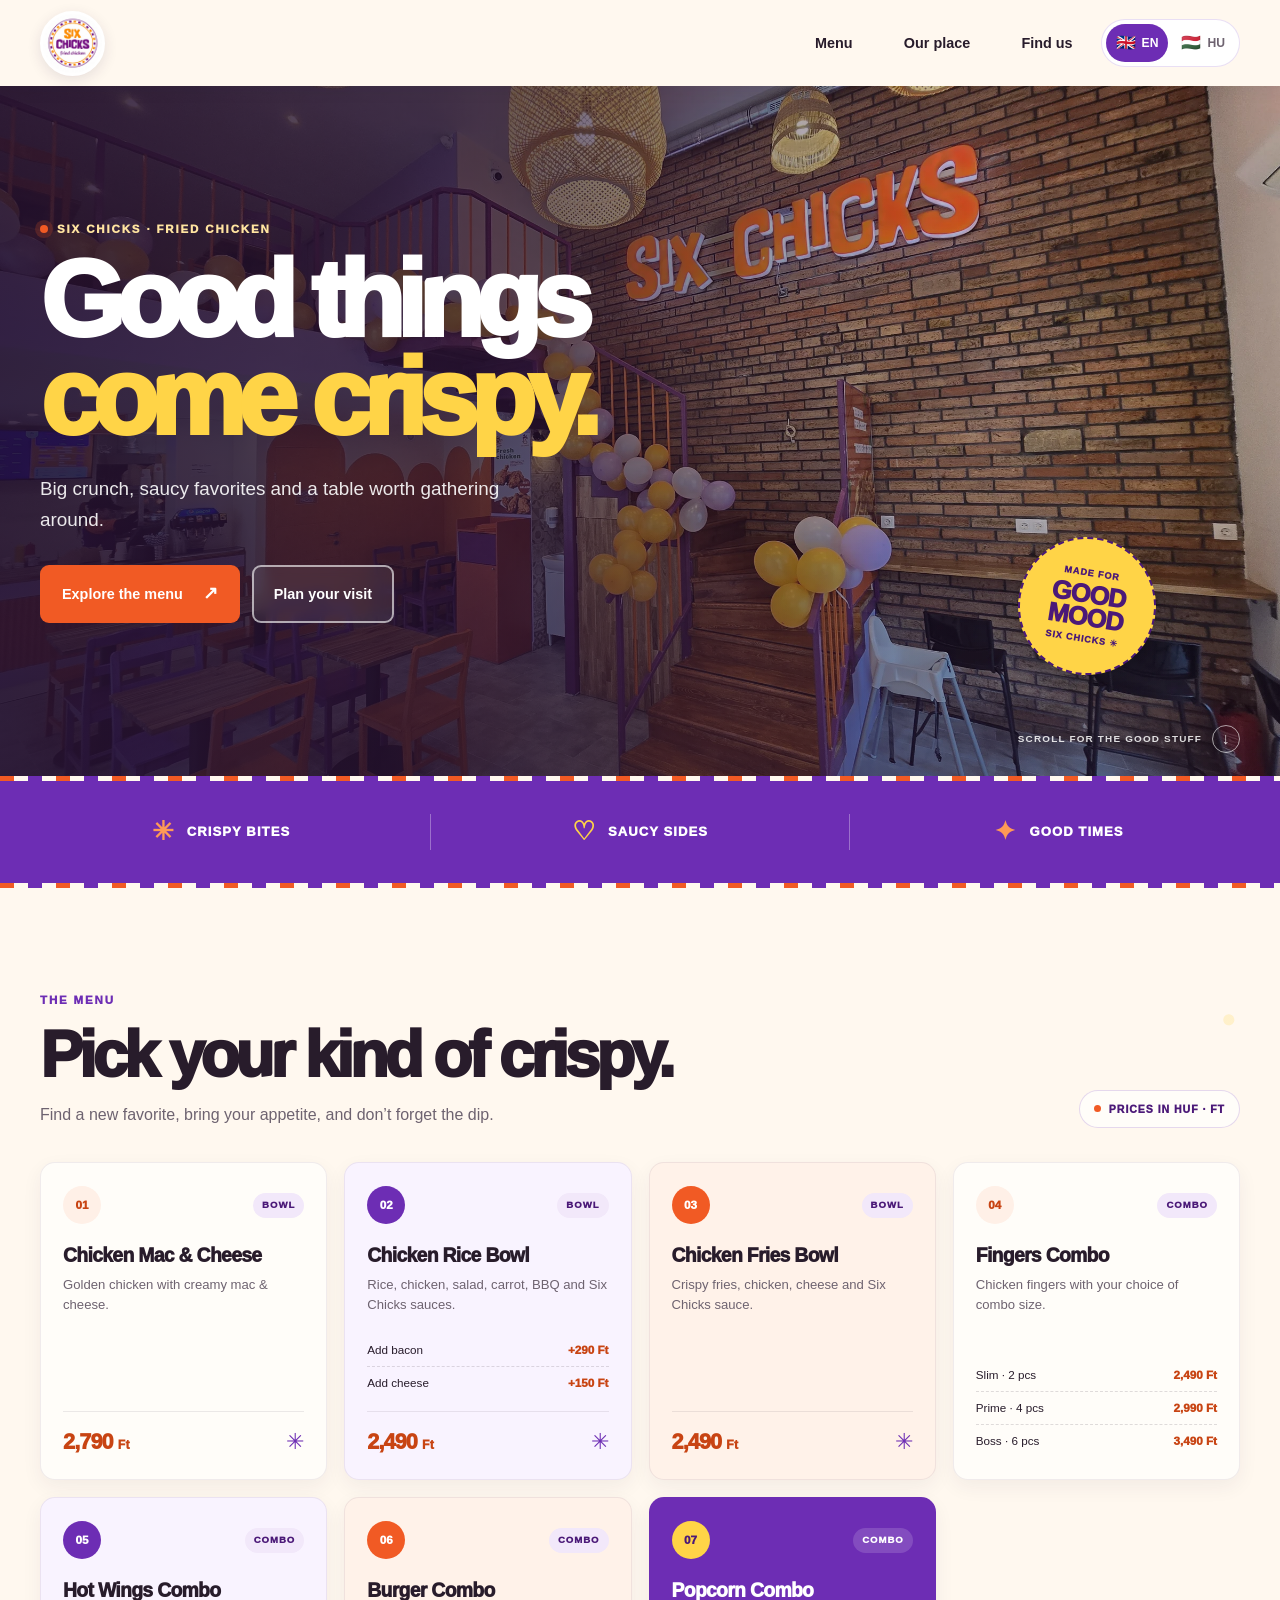
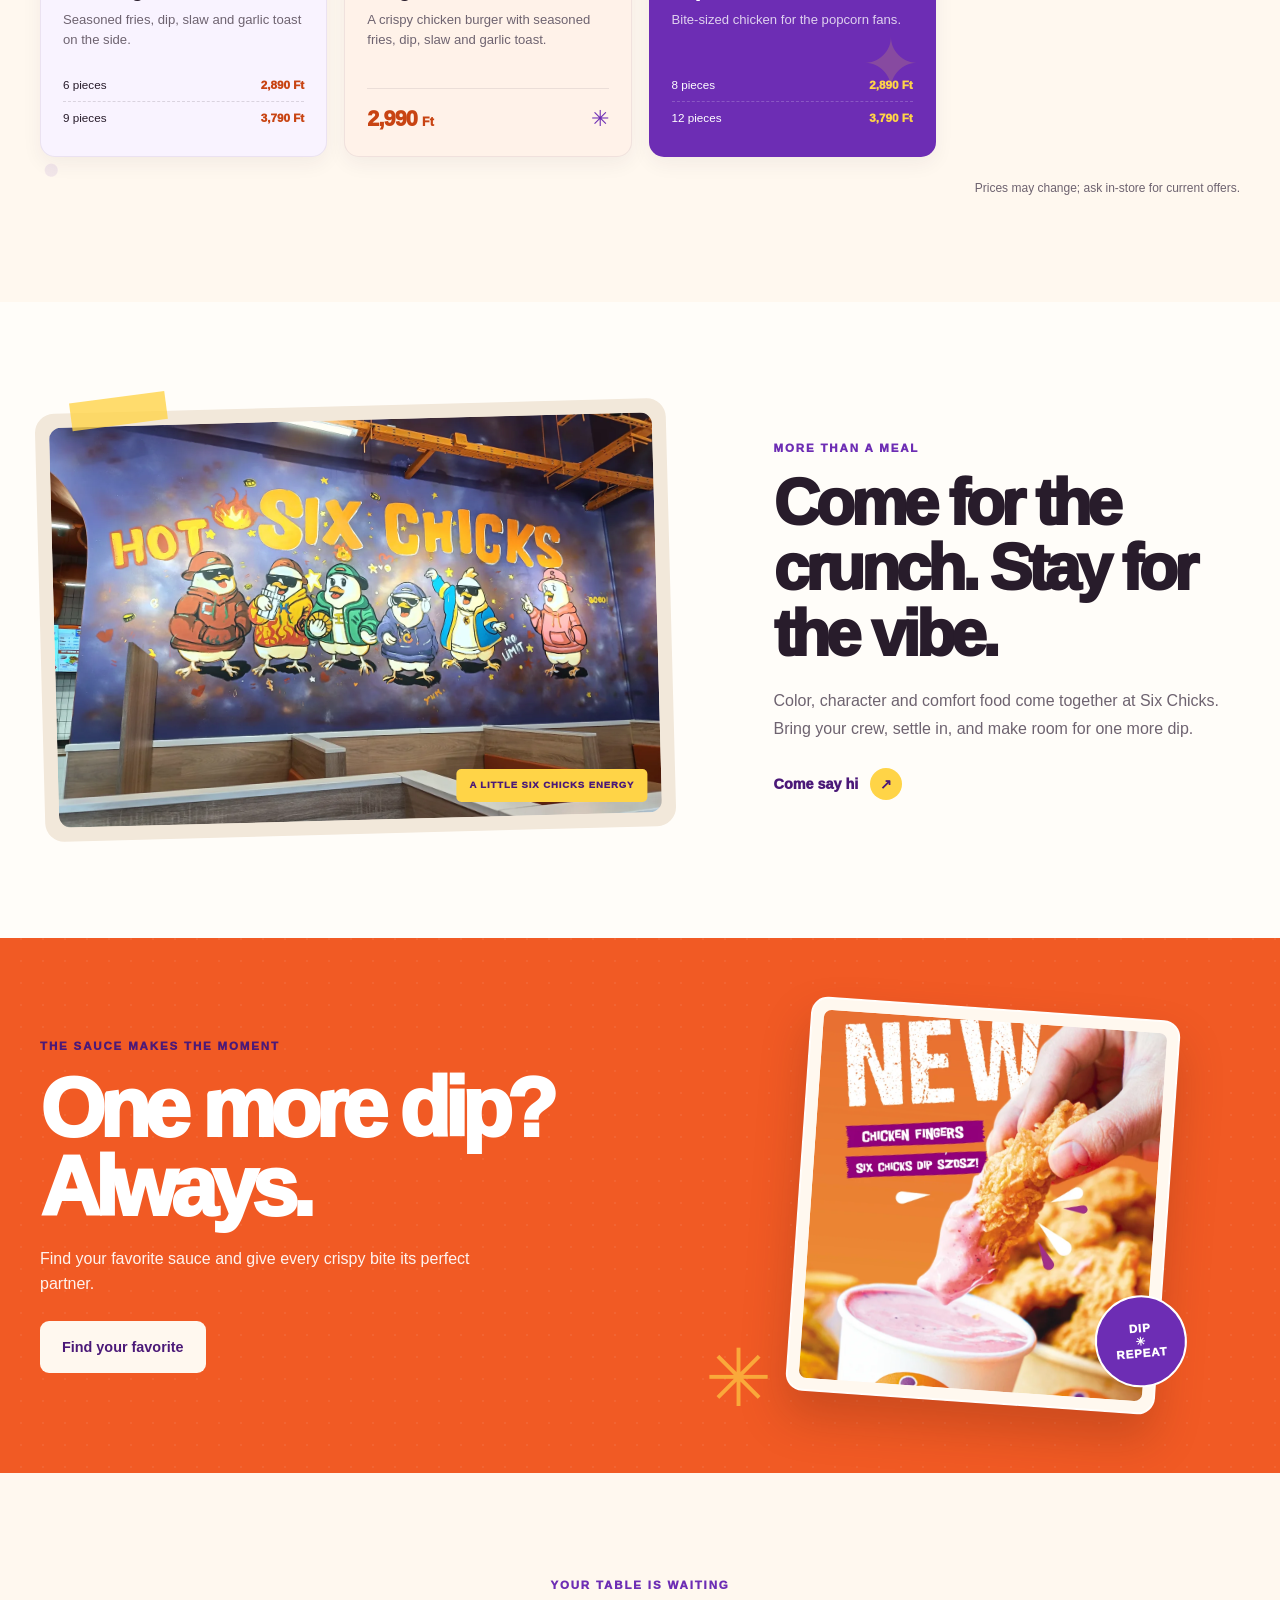
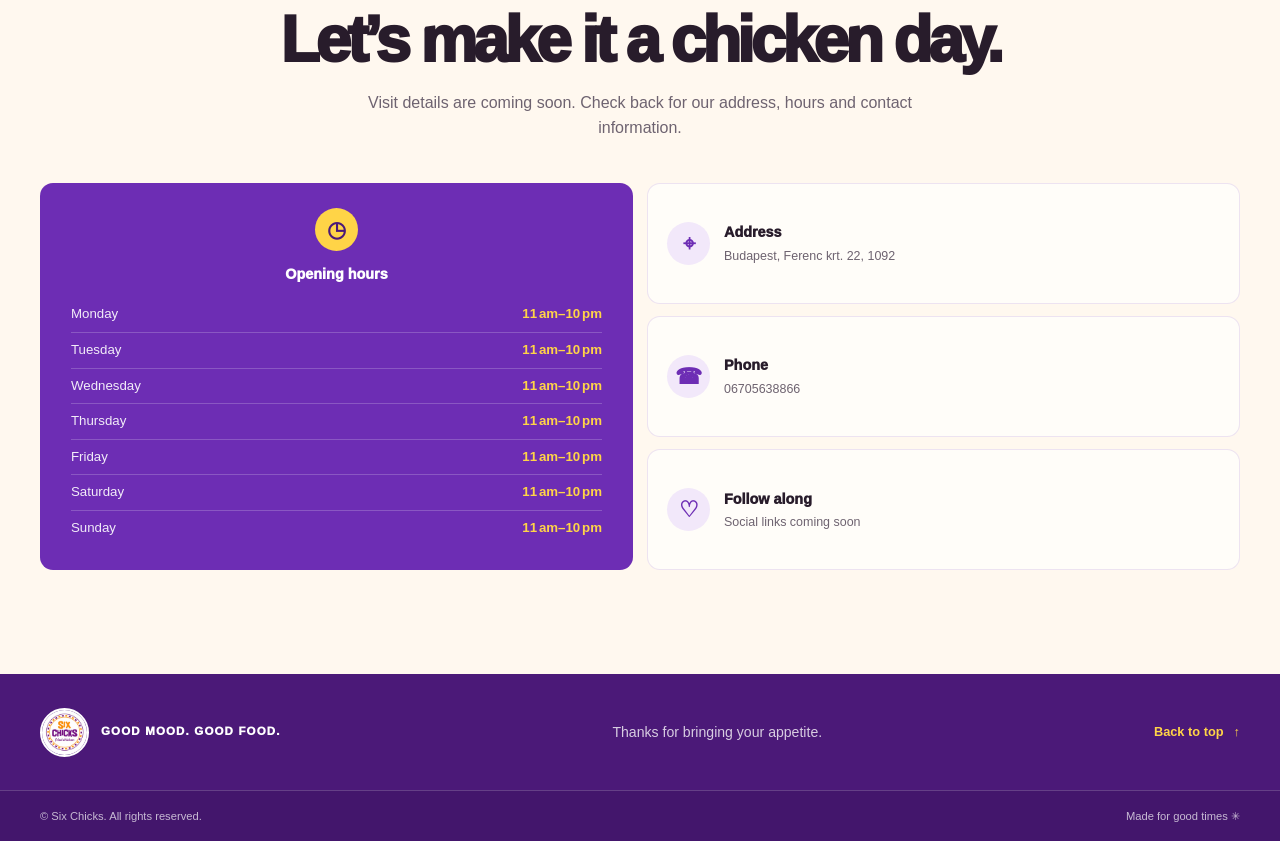
==== index.html @ 90fae73b "Add Six chicks' static website" ====
<!doctype html>
<html lang="en">
  <head>
    <meta charset="utf-8">
    <meta name="viewport" content="width=device-width, initial-scale=1">
    <meta
      name="description"
      content="Crispy chicken, saucy favorites and good times at Six Chicks. Explore our menu and plan your visit."
      data-i18n-content="metaDescription"
    >
    <meta name="theme-color" content="#fff8ef">
    <link rel="icon" href="favicon.ico" type="image/x-icon">
    <title data-i18n="pageTitle">Six Chicks — Fried chicken &amp; good times</title>
    <link rel="stylesheet" href="styles.css">
    <script src="script.js" defer></script>
  </head>
  <body>
    <a class="skip-link" href="#main" data-i18n="skipLink">Skip to content</a>

    <header class="site-header">
      <div class="header-inner page-width">
        <a class="brand" href="#home" aria-label="Six Chicks — home" data-i18n-aria="brandHome">
          <img src="logo_1.jpg" alt="Six Chicks fried chicken circular logo" data-i18n-alt="logoAlt">
        </a>

        <button
          class="nav-toggle"
          type="button"
          aria-controls="primary-nav"
          aria-expanded="false"
          aria-label="Open navigation"
          data-i18n-aria="openNavigation"
        >
          <span></span>
          <span></span>
          <span></span>
        </button>

        <nav class="primary-nav" id="primary-nav" aria-label="Main navigation" data-i18n-aria="mainNavigation">
          <a href="#menu" data-i18n="navMenu">Menu</a>
          <a href="#story" data-i18n="navStory">Our place</a>
          <a href="#visit" data-i18n="navVisit">Find us</a>
        </nav>

        <div class="language-switch" role="group" aria-label="Choose language" data-i18n-aria="languageGroup">
          <button class="language-button is-active" type="button" data-language="en" aria-pressed="true" aria-label="Switch language to English" data-i18n-aria="englishLabel">
            <span aria-hidden="true">🇬🇧</span>
            <span>EN</span>
          </button>
          <button class="language-button" type="button" data-language="hu" aria-pressed="false" aria-label="Váltás magyar nyelvre" data-i18n-aria="hungarianLabel">
            <span aria-hidden="true">🇭🇺</span>
            <span>HU</span>
          </button>
        </div>
      </div>
    </header>

    <main id="main">
      <section class="hero" id="home" aria-labelledby="hero-title">
        <img class="hero-photo" src="six-chicks-hero.webp" alt="" aria-hidden="true" fetchpriority="high">
        <div class="hero-shade" aria-hidden="true"></div>
        <div class="hero-content page-width">
          <p class="eyebrow hero-eyebrow">
            <span class="eyebrow-dot" aria-hidden="true"></span>
            <span data-i18n="heroEyebrow">SIX CHICKS · FRIED CHICKEN</span>
          </p>
          <h1 id="hero-title">
            <span data-i18n="heroTitleOne">Good things</span>
            <span class="hero-title-accent" data-i18n="heroTitleTwo">come crispy.</span>
          </h1>
          <p class="hero-description" data-i18n="heroDescription">
            Big crunch, saucy favorites and a table worth gathering around.
          </p>
          <div class="hero-actions">
            <a class="button button-orange" href="#menu">
              <span data-i18n="heroMenuButton">Explore the menu</span>
              <span class="button-arrow" aria-hidden="true">↗</span>
            </a>
            <a class="button button-glass" href="#visit" data-i18n="heroVisitButton">Plan your visit</a>
          </div>
          <div class="hero-stamp" aria-hidden="true">
            <span class="stamp-top" data-i18n="stampTop">MADE FOR</span>
            <span class="stamp-main" data-i18n="stampMain">GOOD<br>MOOD</span>
            <span class="stamp-bottom">SIX CHICKS ✳</span>
          </div>
        </div>
        <a class="hero-scroll" href="#highlights" aria-label="Scroll to highlights" data-i18n-aria="scrollHighlights">
          <span data-i18n="scrollText">SCROLL FOR THE GOOD STUFF</span>
          <span aria-hidden="true">↓</span>
        </a>
      </section>

      <section class="highlights" id="highlights" aria-label="Six Chicks highlights" data-i18n-aria="highlightsLabel">
        <div class="highlights-inner page-width">
          <div class="highlight-item">
            <span class="highlight-mark highlight-mark-orange" aria-hidden="true">✳</span>
            <span data-i18n="highlightOne">CRISPY BITES</span>
          </div>
          <span class="highlight-divider" aria-hidden="true"></span>
          <div class="highlight-item">
            <span class="highlight-mark" aria-hidden="true">♡</span>
            <span data-i18n="highlightTwo">SAUCY SIDES</span>
          </div>
          <span class="highlight-divider" aria-hidden="true"></span>
          <div class="highlight-item">
            <span class="highlight-mark highlight-mark-orange" aria-hidden="true">✦</span>
            <span data-i18n="highlightThree">GOOD TIMES</span>
          </div>
        </div>
      </section>

      <section class="menu-section section-pad" id="menu" aria-labelledby="menu-title">
        <div class="page-width">
          <div class="section-heading">
            <div>
              <p class="eyebrow eyebrow-purple" data-i18n="menuEyebrow">THE MENU</p>
              <h2 id="menu-title" data-i18n="menuTitle">Pick your kind of crispy.</h2>
              <p class="section-intro" data-i18n="menuIntro">Find a new favorite, bring your appetite, and don’t forget the dip.</p>
            </div>
            <span class="menu-price-note" data-i18n="priceNote">PRICES IN HUF · FT</span>
          </div>

          <div class="menu-grid">
            <article class="menu-card">
              <div class="menu-card-top">
                <span class="menu-card-number">01</span>
                <span class="menu-card-tag" data-i18n="bowlTag">BOWL</span>
              </div>
              <h3 data-i18n="macTitle">Chicken Mac &amp; Cheese</h3>
              <p class="menu-card-description" data-i18n="macDescription">Golden chicken with creamy mac &amp; cheese.</p>
              <div class="menu-card-bottom">
                <span class="menu-price">2,790 <small>Ft</small></span>
                <span class="menu-card-spark" aria-hidden="true">✳</span>
              </div>
            </article>

            <article class="menu-card menu-card-purple">
              <div class="menu-card-top">
                <span class="menu-card-number">02</span>
                <span class="menu-card-tag" data-i18n="bowlTag">BOWL</span>
              </div>
              <h3 data-i18n="riceTitle">Chicken Rice Bowl</h3>
              <p class="menu-card-description" data-i18n="riceDescription">Rice, chicken, salad, carrot and Six Chicks sauces.</p>
              <ul class="menu-extras" aria-label="Optional extras" data-i18n-aria="extrasLabel">
                <li><span data-i18n="baconExtra">Add bacon</span><strong>+290 Ft</strong></li>
                <li><span data-i18n="cheeseExtra">Add cheese</span><strong>+150 Ft</strong></li>
              </ul>
              <div class="menu-card-bottom">
                <span class="menu-price">2,490 <small>Ft</small></span>
                <span class="menu-card-spark" aria-hidden="true">✳</span>
              </div>
            </article>

            <article class="menu-card menu-card-orange">
              <div class="menu-card-top">
                <span class="menu-card-number">03</span>
                <span class="menu-card-tag" data-i18n="bowlTag">BOWL</span>
              </div>
              <h3 data-i18n="friesTitle">Chicken Fries Bowl</h3>
              <p class="menu-card-description" data-i18n="friesDescription">Crispy fries, chicken, cheese and Six Chicks sauce.</p>
              <div class="menu-card-bottom">
                <span class="menu-price">2,490 <small>Ft</small></span>
                <span class="menu-card-spark" aria-hidden="true">✳</span>
              </div>
            </article>

            <article class="menu-card">
              <div class="menu-card-top">
                <span class="menu-card-number">04</span>
                <span class="menu-card-tag" data-i18n="comboTag">COMBO</span>
              </div>
              <h3 data-i18n="fingersTitle">Fingers Combo</h3>
              <p class="menu-card-description" data-i18n="fingersDescription">Chicken fingers with your choice of combo size.</p>
              <ul class="menu-price-list">
                <li><span data-i18n="slimCombo">Slim · 2 pcs</span><strong>2,490 Ft</strong></li>
                <li><span data-i18n="primeCombo">Prime · 4 pcs</span><strong>2,990 Ft</strong></li>
                <li><span data-i18n="bossCombo">Boss · 6 pcs</span><strong>3,490 Ft</strong></li>
              </ul>
            </article>

            <article class="menu-card menu-card-purple">
              <div class="menu-card-top">
                <span class="menu-card-number">05</span>
                <span class="menu-card-tag" data-i18n="comboTag">COMBO</span>
              </div>
              <h3 data-i18n="wingsTitle">Hot Wings Combo</h3>
              <p class="menu-card-description" data-i18n="wingsDescription">Seasoned fries, dip, slaw and garlic toast on the side.</p>
              <ul class="menu-price-list">
                <li><span data-i18n="wingsSix">6 pieces</span><strong>2,890 Ft</strong></li>
                <li><span data-i18n="wingsNine">9 pieces</span><strong>3,790 Ft</strong></li>
              </ul>
            </article>

            <article class="menu-card menu-card-orange">
              <div class="menu-card-top">
                <span class="menu-card-number">06</span>
                <span class="menu-card-tag" data-i18n="comboTag">COMBO</span>
              </div>
              <h3 data-i18n="burgerTitle">Burger Combo</h3>
              <p class="menu-card-description" data-i18n="burgerDescription">A crispy chicken burger with seasoned fries, dip, slaw and garlic toast.</p>
              <div class="menu-card-bottom">
                <span class="menu-price">2,990 <small>Ft</small></span>
                <span class="menu-card-spark" aria-hidden="true">✳</span>
              </div>
            </article>

            <article class="menu-card menu-card-featured">
              <div class="menu-card-top">
                <span class="menu-card-number">07</span>
                <span class="menu-card-tag" data-i18n="comboTag">COMBO</span>
              </div>
              <h3 data-i18n="popcornTitle">Popcorn Combo</h3>
              <p class="menu-card-description" data-i18n="popcornDescription">Bite-sized chicken for the popcorn fans.</p>
              <ul class="menu-price-list">
                <li><span data-i18n="popcornEight">8 pieces</span><strong>2,890 Ft</strong></li>
                <li><span data-i18n="popcornTwelve">12 pieces</span><strong>3,790 Ft</strong></li>
              </ul>
              <span class="featured-star" aria-hidden="true">✦</span>
            </article>
          </div>
          <p class="menu-footnote" data-i18n="menuFootnote">Menu and prices are based on the supplied menu image and may change.</p>
        </div>
      </section>

      <section class="story-section section-pad" id="story" aria-labelledby="story-title">
        <div class="story-layout page-width">
          <div class="story-image-wrap">
            <img class="story-image" src="six-chicks-wallpaper.webp" alt="The Six Chicks character mural inside the restaurant" data-i18n-alt="storyImageAlt" loading="lazy">
            <span class="story-image-label" data-i18n="storyImageLabel">A LITTLE SIX CHICKS ENERGY</span>
          </div>
          <div class="story-copy">
            <p class="eyebrow eyebrow-purple" data-i18n="storyEyebrow">MORE THAN A MEAL</p>
            <h2 id="story-title" data-i18n="storyTitle">Come for the crunch. Stay for the vibe.</h2>
            <p data-i18n="storyDescription">Color, character and comfort food come together at Six Chicks. Bring your crew, settle in, and make room for one more dip.</p>
            <a class="text-link" href="#visit">
              <span data-i18n="storyLink">Come say hi</span>
              <span aria-hidden="true">↗</span>
            </a>
          </div>
        </div>
      </section>

      <section class="dip-section" aria-labelledby="dip-title">
        <div class="dip-inner page-width">
          <div class="dip-copy">
            <p class="eyebrow dip-eyebrow" data-i18n="dipEyebrow">THE SAUCE MAKES THE MOMENT</p>
            <h2 id="dip-title" data-i18n="dipTitle">One more dip?<br>Always.</h2>
            <p data-i18n="dipDescription">Find your favorite sauce and give every crispy bite its perfect partner.</p>
            <a class="button button-light" href="#menu" data-i18n="dipButton">Find your favorite</a>
          </div>
          <div class="dip-image-frame">
            <img src="six-chicks-dip.webp" alt="A crispy chicken finger dipped into sauce" data-i18n-alt="dipImageAlt" loading="lazy">
            <span class="dip-image-badge" aria-hidden="true">DIP<br>✳<br>REPEAT</span>
          </div>
          <span class="dip-decoration" aria-hidden="true">✳</span>
        </div>
      </section>

      <section class="visit-section section-pad" id="visit" aria-labelledby="visit-title">
        <div class="page-width">
          <div class="visit-heading">
            <p class="eyebrow eyebrow-purple" data-i18n="visitEyebrow">YOUR TABLE IS WAITING</p>
            <h2 id="visit-title" data-i18n="visitTitle">Let’s make it a chicken day.</h2>
            <p data-i18n="visitDescription">We’re getting the details ready. Check back soon or update these placeholders with your restaurant info.</p>
          </div>
          <div class="visit-grid">
            <article class="visit-card visit-card-highlight hours-card">
              <span class="visit-icon" aria-hidden="true">◷</span>
              <h3 data-i18n="hoursTitle">Opening hours</h3>
              <ul class="hours-list" aria-label="Opening hours" data-i18n-aria="hoursTitle">
                <li><span data-i18n="dayMonday">Monday</span><span data-i18n="dailyHours">11 am–10 pm</span></li>
                <li><span data-i18n="dayTuesday">Tuesday</span><span data-i18n="dailyHours">11 am–10 pm</span></li>
                <li><span data-i18n="dayWednesday">Wednesday</span><span data-i18n="dailyHours">11 am–10 pm</span></li>
                <li><span data-i18n="dayThursday">Thursday</span><span data-i18n="dailyHours">11 am–10 pm</span></li>
                <li><span data-i18n="dayFriday">Friday</span><span data-i18n="dailyHours">11 am–10 pm</span></li>
                <li><span data-i18n="daySaturday">Saturday</span><span data-i18n="dailyHours">11 am–10 pm</span></li>
                <li><span data-i18n="daySunday">Sunday</span><span data-i18n="dailyHours">11 am–10 pm</span></li>
              </ul>
            </article>
            <div class="visit-details">
              <article class="visit-card">
                <span class="visit-icon" aria-hidden="true">⌖</span>
                <h3 data-i18n="addressTitle">Address</h3>
                <p data-i18n="addressPlaceholder">Budapest, Ferenc krt. 22, 1092</p>
              </article>
              <article class="visit-card">
                <span class="visit-icon" aria-hidden="true">☎</span>
                <h3 data-i18n="phoneTitle">Phone</h3>
                <p><a class="contact-link" href="tel:+36705638866" data-i18n="phonePlaceholder">06705638866</a></p>
              </article>
              <article class="visit-card">
                <span class="visit-icon" aria-hidden="true">♡</span>
                <h3 data-i18n="socialTitle">Follow along</h3>
                <p data-i18n="socialPlaceholder">Social links coming soon</p>
              </article>
            </div>
          </div>
        </div>
      </section>
    </main>

    <footer class="site-footer">
      <div class="footer-main page-width">
        <a class="footer-brand" href="#home" aria-label="Six Chicks — back to top" data-i18n-aria="footerBrandHome">
          <img src="logo_1.jpg" alt="" aria-hidden="true" loading="lazy">
          <span data-i18n="footerBrand">GOOD MOOD. GOOD FOOD.</span>
        </a>
        <p data-i18n="footerMessage">Thanks for bringing your appetite.</p>
        <a class="back-to-top" href="#home"><span data-i18n="backToTop">Back to top</span><span aria-hidden="true">↑</span></a>
      </div>
      <div class="footer-bottom">
        <div class="page-width footer-bottom-inner">
          <span data-i18n="copyright">© Six Chicks. All rights reserved.</span>
          <span data-i18n="footerMadeWith">Made for good times ✳</span>
        </div>
      </div>
    </footer>
  </body>
</html>
---- styles.css ----
:root {
  color-scheme: light;
  --cream: #fff8ef;
  --cream-deep: #f2e8da;
  --paper: #fffdf9;
  --orange: #f15a24;
  --orange-deep: #c84413;
  --purple: #6d2db4;
  --purple-deep: #4b1978;
  --ink: #281c2b;
  --muted: #6e6370;
  --gold: #ffd447;
  --white: #fff;
  --shadow: 0 18px 48px rgb(62 34 55 / 10%);
  --page-width: 1200px;
}

* {
  box-sizing: border-box;
}

html {
  scroll-behavior: smooth;
  scroll-padding-top: 94px;
}

body {
  margin: 0;
  background: var(--cream);
  color: var(--ink);
  font-family: "Trebuchet MS", Arial, sans-serif;
  line-height: 1.55;
  -webkit-font-smoothing: antialiased;
}

img {
  display: block;
  max-width: 100%;
}

a {
  color: inherit;
}

button,
a {
  -webkit-tap-highlight-color: transparent;
}

button {
  font: inherit;
}

::selection {
  background: var(--gold);
  color: var(--ink);
}

.page-width {
  width: min(var(--page-width), calc(100% - 48px));
  margin-inline: auto;
}

.skip-link {
  position: fixed;
  z-index: 20;
  top: 12px;
  left: 12px;
  padding: 10px 16px;
  transform: translateY(-160%);
  border-radius: 999px;
  background: var(--purple-deep);
  color: var(--white);
  font-weight: 800;
  text-decoration: none;
}

.skip-link:focus {
  transform: translateY(0);
}

:focus-visible {
  outline: 3px solid var(--orange);
  outline-offset: 4px;
}

.site-header {
  position: sticky;
  z-index: 10;
  top: 0;
  background: rgb(255 248 239 / 95%);
  box-shadow: 0 2px 18px rgb(40 28 43 / 7%);
  backdrop-filter: blur(14px);
}

.header-inner {
  display: flex;
  min-height: 86px;
  align-items: center;
  justify-content: space-between;
  gap: 28px;
}

.brand {
  display: inline-flex;
  width: 65px;
  height: 65px;
  flex: 0 0 auto;
  overflow: hidden;
  align-items: center;
  justify-content: center;
  border: 3px solid var(--white);
  border-radius: 50%;
  background: var(--white);
  box-shadow: 0 4px 14px rgb(61 31 76 / 12%);
}

.brand img {
  width: 100%;
  height: 100%;
  border-radius: 50%;
  object-fit: cover;
}

.primary-nav {
  display: flex;
  align-items: center;
  gap: clamp(24px, 4vw, 54px);
  margin-left: auto;
}

.primary-nav a {
  position: relative;
  padding-block: 9px;
  color: var(--ink);
  font-size: 0.9rem;
  font-weight: 800;
  text-decoration: none;
  transition: color 160ms ease;
}

.primary-nav a::after {
  position: absolute;
  right: 0;
  bottom: 2px;
  left: 0;
  height: 2px;
  transform: scaleX(0);
  transform-origin: left;
  background: var(--orange);
  content: "";
  transition: transform 160ms ease;
}

.primary-nav a:hover {
  color: var(--purple);
}

.primary-nav a:hover::after {
  transform: scaleX(1);
}

.language-switch {
  display: flex;
  flex: 0 0 auto;
  align-items: center;
  gap: 3px;
  padding: 4px;
  border: 1px solid rgb(109 45 180 / 15%);
  border-radius: 999px;
  background: var(--white);
}

.language-button {
  display: inline-flex;
  min-width: 58px;
  min-height: 38px;
  align-items: center;
  justify-content: center;
  gap: 6px;
  padding: 6px 10px;
  border: 0;
  border-radius: 999px;
  background: transparent;
  color: var(--muted);
  cursor: pointer;
  font-size: 0.76rem;
  font-weight: 900;
  transition: background 160ms ease, color 160ms ease, transform 160ms ease;
}

.language-button > span:first-child {
  font-size: 1rem;
  line-height: 1;
}

.language-button:hover {
  color: var(--purple-deep);
}

.language-button.is-active {
  background: var(--purple);
  color: var(--white);
}

.language-button:active {
  transform: scale(0.96);
}

.nav-toggle {
  display: none;
}

.hero {
  position: relative;
  display: flex;
  min-height: min(690px, calc(100svh - 86px));
  overflow: hidden;
  align-items: center;
  background: var(--purple-deep);
  color: var(--white);
  isolation: isolate;
}

.hero-photo,
.hero-shade {
  position: absolute;
  z-index: -1;
  inset: 0;
  width: 100%;
  height: 100%;
}

.hero-photo {
  object-fit: cover;
  object-position: center 52%;
}

.hero-shade {
  background:
    linear-gradient(90deg, rgb(37 17 47 / 88%) 0%, rgb(37 17 47 / 75%) 34%, rgb(37 17 47 / 28%) 70%, rgb(37 17 47 / 8%) 100%),
    linear-gradient(0deg, rgb(37 17 47 / 35%), transparent 45%);
}

.hero-content {
  position: relative;
  padding-block: 112px 130px;
}

.eyebrow {
  margin: 0 0 15px;
  color: var(--orange-deep);
  font-size: 0.72rem;
  font-weight: 1000;
  letter-spacing: 0.16em;
  line-height: 1.4;
  text-transform: uppercase;
}

.hero-eyebrow {
  display: flex;
  align-items: center;
  gap: 9px;
  color: #ffe4a0;
}

.eyebrow-dot {
  width: 8px;
  height: 8px;
  border-radius: 50%;
  background: var(--orange);
  box-shadow: 0 0 0 5px rgb(241 90 36 / 20%);
}

.hero h1 {
  max-width: 740px;
  margin: 0;
  font-size: clamp(3.4rem, 8.4vw, 7.2rem);
  font-weight: 1000;
  letter-spacing: -0.075em;
  line-height: 0.91;
}

.hero h1 > span {
  display: block;
}

.hero-title-accent {
  color: var(--gold);
}

.hero-description {
  max-width: 465px;
  margin: 25px 0 0;
  color: rgb(255 255 255 / 90%);
  font-size: clamp(1rem, 1.6vw, 1.18rem);
  line-height: 1.65;
}

.hero-actions {
  display: flex;
  flex-wrap: wrap;
  gap: 12px;
  margin-top: 30px;
}

.button {
  display: inline-flex;
  min-height: 52px;
  align-items: center;
  justify-content: center;
  gap: 20px;
  padding: 13px 20px;
  border: 2px solid transparent;
  border-radius: 9px;
  font-size: 0.9rem;
  font-weight: 900;
  text-decoration: none;
  transition: transform 160ms ease, box-shadow 160ms ease, background 160ms ease;
}

.button:hover {
  transform: translateY(-2px);
  box-shadow: 0 10px 22px rgb(25 10 37 / 20%);
}

.button-orange {
  background: var(--orange);
  color: var(--white);
}

.button-orange:hover {
  background: var(--orange-deep);
}

.button-arrow {
  font-size: 1.1rem;
}

.button-glass {
  border-color: rgb(255 255 255 / 60%);
  background: rgb(255 255 255 / 8%);
  color: var(--white);
  backdrop-filter: blur(6px);
}

.button-glass:hover {
  background: rgb(255 255 255 / 18%);
}

.hero-stamp {
  position: absolute;
  right: 7%;
  bottom: 78px;
  display: flex;
  width: 138px;
  height: 138px;
  transform: rotate(9deg);
  flex-direction: column;
  align-items: center;
  justify-content: center;
  border: 2px dashed var(--purple-deep);
  border-radius: 50%;
  background: var(--gold);
  color: var(--purple-deep);
  text-align: center;
  box-shadow: 0 8px 25px rgb(0 0 0 / 20%);
}

.stamp-top,
.stamp-bottom {
  font-size: 0.57rem;
  font-weight: 1000;
  letter-spacing: 0.1em;
}

.stamp-main {
  margin: 3px 0;
  font-size: 1.6rem;
  font-weight: 1000;
  letter-spacing: -0.04em;
  line-height: 0.9;
  white-space: pre-line;
}

.hero-scroll {
  position: absolute;
  right: max(24px, calc((100vw - var(--page-width)) / 2));
  bottom: 23px;
  display: flex;
  align-items: center;
  gap: 10px;
  color: rgb(255 255 255 / 85%);
  font-size: 0.62rem;
  font-weight: 900;
  letter-spacing: 0.12em;
  text-decoration: none;
}

.hero-scroll span:last-child {
  display: grid;
  width: 28px;
  height: 28px;
  place-items: center;
  border: 1px solid rgb(255 255 255 / 60%);
  border-radius: 50%;
  font-size: 1rem;
}

.highlights {
  position: relative;
  background: var(--purple);
  color: var(--white);
}

.highlights::before,
.highlights::after {
  position: absolute;
  right: 0;
  left: 0;
  height: 5px;
  background: repeating-linear-gradient(90deg, var(--orange) 0 14px, var(--cream) 14px 28px, var(--purple) 28px 42px, var(--cream) 42px 56px);
  content: "";
}

.highlights::before {
  top: 0;
}

.highlights::after {
  bottom: 0;
}

.highlights-inner {
  display: grid;
  min-height: 112px;
  grid-template-columns: 1fr auto 1fr auto 1fr;
  align-items: center;
  gap: 28px;
  padding-block: 16px;
}

.highlight-item {
  display: flex;
  align-items: center;
  justify-content: center;
  gap: 12px;
  font-size: 0.82rem;
  font-weight: 1000;
  letter-spacing: 0.08em;
}

.highlight-mark {
  color: var(--gold);
  font-size: 1.6rem;
  line-height: 1;
}

.highlight-mark-orange {
  color: #ff9a56;
}

.highlight-divider {
  width: 1px;
  height: 36px;
  background: rgb(255 255 255 / 32%);
}

.section-pad {
  padding-block: 104px;
}

.menu-section {
  position: relative;
  overflow: hidden;
  background:
    radial-gradient(circle at 96% 13%, rgb(255 212 71 / 22%) 0 5px, transparent 6px),
    radial-gradient(circle at 4% 87%, rgb(109 45 180 / 9%) 0 6px, transparent 7px),
    var(--cream);
}

.section-heading {
  display: flex;
  align-items: end;
  justify-content: space-between;
  gap: 30px;
  margin-bottom: 34px;
}

.eyebrow-purple {
  color: var(--purple);
}

.section-heading h2,
.story-copy h2,
.visit-heading h2 {
  margin: 0;
  font-size: clamp(2.3rem, 5vw, 4.2rem);
  font-weight: 1000;
  letter-spacing: -0.065em;
  line-height: 1.02;
}

.section-intro {
  max-width: 530px;
  margin: 15px 0 0;
  color: var(--muted);
  font-size: 1rem;
}

.menu-price-note {
  display: inline-flex;
  flex: 0 0 auto;
  align-items: center;
  gap: 8px;
  padding: 10px 14px;
  border: 1px solid rgb(109 45 180 / 18%);
  border-radius: 999px;
  background: var(--paper);
  color: var(--purple-deep);
  font-size: 0.66rem;
  font-weight: 1000;
  letter-spacing: 0.09em;
}

.menu-price-note::before {
  width: 7px;
  height: 7px;
  border-radius: 50%;
  background: var(--orange);
  content: "";
}

.menu-grid {
  display: grid;
  grid-template-columns: repeat(4, minmax(0, 1fr));
  align-items: stretch;
  gap: 17px;
}

.menu-card {
  position: relative;
  display: flex;
  min-height: 260px;
  overflow: hidden;
  flex-direction: column;
  padding: 23px 22px 20px;
  border: 1px solid rgb(71 33 82 / 8%);
  border-radius: 15px;
  background: var(--paper);
  box-shadow: 0 7px 20px rgb(58 31 66 / 6%);
  transition: transform 180ms ease, box-shadow 180ms ease;
}

.menu-card:hover {
  transform: translateY(-5px);
  box-shadow: var(--shadow);
}

.menu-card-top {
  display: flex;
  align-items: center;
  justify-content: space-between;
  gap: 12px;
}

.menu-card-number {
  display: grid;
  width: 38px;
  height: 38px;
  place-items: center;
  border-radius: 50%;
  background: #fff0e7;
  color: var(--orange-deep);
  font-size: 0.73rem;
  font-weight: 1000;
}

.menu-card-tag {
  padding: 5px 9px;
  border-radius: 999px;
  background: #f2e8fa;
  color: var(--purple-deep);
  font-size: 0.6rem;
  font-weight: 1000;
  letter-spacing: 0.1em;
}

.menu-card h3 {
  margin: 21px 0 8px;
  font-size: 1.21rem;
  font-weight: 1000;
  letter-spacing: -0.035em;
  line-height: 1.12;
}

.menu-card-description {
  margin: 0 0 18px;
  color: var(--muted);
  font-size: 0.82rem;
  line-height: 1.55;
}

.menu-card-bottom {
  display: flex;
  align-items: center;
  justify-content: space-between;
  gap: 10px;
  margin-top: auto;
  padding-top: 13px;
  border-top: 1px solid rgb(40 28 43 / 9%);
}

.menu-price {
  color: var(--orange-deep);
  font-size: 1.35rem;
  font-weight: 1000;
  letter-spacing: -0.04em;
}

.menu-price small {
  font-size: 0.77rem;
  letter-spacing: 0;
}

.menu-card-spark {
  color: var(--purple);
  font-size: 1.4rem;
}

.menu-extras,
.menu-price-list {
  display: grid;
  gap: 0;
  margin: 0 0 2px;
  padding: 0;
  list-style: none;
}

.menu-extras {
  margin-top: auto;
  padding-bottom: 10px;
}

.menu-extras li,
.menu-price-list li {
  display: flex;
  align-items: baseline;
  justify-content: space-between;
  gap: 8px;
  padding-block: 7px;
  border-bottom: 1px dashed rgb(40 28 43 / 15%);
  font-size: 0.73rem;
}

.menu-extras li:last-child,
.menu-price-list li:last-child {
  border-bottom: 0;
}

.menu-extras strong,
.menu-price-list strong {
  flex: 0 0 auto;
  color: var(--orange-deep);
  font-size: 0.73rem;
  font-weight: 1000;
}

.menu-price-list {
  margin-top: auto;
}

.menu-card-purple {
  background: #f9f3ff;
}

.menu-card-purple .menu-card-number {
  background: var(--purple);
  color: var(--white);
}

.menu-card-orange {
  background: #fff2e9;
}

.menu-card-orange .menu-card-number {
  background: var(--orange);
  color: var(--white);
}

.menu-card-featured {
  border-color: rgb(109 45 180 / 20%);
  background: var(--purple);
  color: var(--white);
}

.menu-card-featured .menu-card-number {
  background: var(--gold);
  color: var(--purple-deep);
}

.menu-card-featured .menu-card-tag {
  background: rgb(255 255 255 / 15%);
  color: var(--white);
}

.menu-card-featured .menu-card-description {
  color: rgb(255 255 255 / 78%);
}

.menu-card-featured .menu-price-list li {
  border-color: rgb(255 255 255 / 20%);
}

.menu-card-featured .menu-price-list strong {
  color: var(--gold);
}

.featured-star {
  position: absolute;
  right: 15px;
  bottom: 57px;
  color: rgb(255 212 71 / 18%);
  font-size: 4.3rem;
  line-height: 1;
}

.menu-footnote {
  margin: 22px 0 0;
  color: var(--muted);
  font-size: 0.75rem;
  text-align: right;
}

.story-section {
  position: relative;
  background: var(--paper);
}

.story-layout {
  display: grid;
  grid-template-columns: minmax(0, 1.15fr) minmax(280px, 0.85fr);
  align-items: center;
  gap: clamp(40px, 8vw, 106px);
}

.story-image-wrap {
  position: relative;
  min-height: 400px;
  padding: 14px;
  border-radius: 19px;
  background: var(--cream-deep);
  transform: rotate(-1.5deg);
}

.story-image-wrap::before {
  position: absolute;
  z-index: 0;
  top: -15px;
  left: 36px;
  width: 96px;
  height: 28px;
  transform: rotate(-6deg);
  background: rgb(255 212 71 / 78%);
  content: "";
}

.story-image {
  width: 100%;
  height: 400px;
  border-radius: 12px;
  object-fit: cover;
  object-position: center;
}

.story-image-label {
  position: absolute;
  right: 28px;
  bottom: 27px;
  padding: 9px 13px;
  border-radius: 5px;
  background: var(--gold);
  color: var(--purple-deep);
  font-size: 0.6rem;
  font-weight: 1000;
  letter-spacing: 0.09em;
  transform: rotate(1.5deg);
}

.story-copy h2 {
  max-width: 560px;
  color: var(--ink);
}

.story-copy > p:not(.eyebrow) {
  max-width: 520px;
  margin: 20px 0 0;
  color: var(--muted);
  font-size: 1rem;
  line-height: 1.75;
}

.text-link {
  display: inline-flex;
  align-items: center;
  gap: 12px;
  margin-top: 25px;
  color: var(--purple-deep);
  font-size: 0.9rem;
  font-weight: 1000;
  text-decoration: none;
}

.text-link span:last-child {
  display: grid;
  width: 32px;
  height: 32px;
  place-items: center;
  border-radius: 50%;
  background: var(--gold);
  transition: transform 160ms ease;
}

.text-link:hover span:last-child {
  transform: translate(3px, -3px);
}

.dip-section {
  position: relative;
  overflow: hidden;
  background: var(--orange);
  color: var(--white);
}

.dip-section::before {
  position: absolute;
  inset: 0;
  background-image: radial-gradient(rgb(255 255 255 / 14%) 1.4px, transparent 1.4px);
  background-position: 10px 12px;
  background-size: 22px 22px;
  content: "";
  opacity: 0.45;
  pointer-events: none;
}

.dip-inner {
  position: relative;
  display: grid;
  min-height: 450px;
  grid-template-columns: 1fr 0.82fr;
  align-items: center;
  gap: 60px;
  padding-block: 70px;
}

.dip-copy {
  position: relative;
  z-index: 1;
  max-width: 540px;
}

.dip-eyebrow {
  color: var(--purple-deep);
}

.dip-copy h2 {
  margin: 0;
  color: var(--white);
  font-size: clamp(3rem, 6.5vw, 5.5rem);
  font-weight: 1000;
  letter-spacing: -0.07em;
  line-height: 0.95;
  white-space: pre-line;
}

.dip-copy > p:not(.eyebrow) {
  max-width: 440px;
  margin: 20px 0 24px;
  color: rgb(255 255 255 / 93%);
  font-size: 1rem;
}

.button-light {
  background: var(--cream);
  color: var(--purple-deep);
}

.button-light:hover {
  background: var(--white);
}

.dip-image-frame {
  position: relative;
  width: min(100%, 370px);
  height: 395px;
  justify-self: center;
  padding: 11px;
  transform: rotate(4deg);
  border: 2px solid rgb(255 255 255 / 75%);
  border-radius: 17px;
  background: var(--cream);
  box-shadow: 0 25px 45px rgb(95 31 15 / 25%);
}

.dip-image-frame img {
  width: 100%;
  height: 100%;
  border-radius: 8px;
  object-fit: cover;
  object-position: center 43%;
}

.dip-image-badge {
  position: absolute;
  right: -30px;
  bottom: 25px;
  display: grid;
  width: 92px;
  height: 92px;
  place-content: center;
  transform: rotate(-9deg);
  border: 2px solid var(--white);
  border-radius: 50%;
  background: var(--purple);
  color: var(--white);
  font-size: 0.72rem;
  font-weight: 1000;
  letter-spacing: 0.08em;
  line-height: 1.1;
  text-align: center;
}

.dip-decoration {
  position: absolute;
  right: 39%;
  bottom: 32px;
  color: rgb(255 212 71 / 65%);
  font-size: 5rem;
}

.visit-section {
  background: var(--cream);
}

.visit-heading {
  max-width: 770px;
  margin: 0 auto 42px;
  text-align: center;
}

.visit-heading h2 {
  color: var(--ink);
}

.visit-heading > p:last-child {
  max-width: 580px;
  margin: 18px auto 0;
  color: var(--muted);
}

.visit-grid {
  display: grid;
  grid-template-columns: minmax(0, 1fr) minmax(0, 1fr);
  gap: 14px;
}

.visit-details {
  display: grid;
  grid-template-columns: 1fr;
  gap: 12px;
}

.visit-details .visit-card {
  display: grid;
  min-height: 94px;
  grid-template-columns: 43px minmax(0, 1fr);
  grid-template-rows: auto auto;
  align-content: center;
  align-items: center;
  column-gap: 14px;
  padding: 16px 19px;
  text-align: left;
}

.visit-details .visit-icon {
  grid-row: 1 / span 2;
  margin: 0;
}

.visit-details .visit-card h3 {
  align-self: end;
}

.visit-details .visit-card p {
  align-self: start;
  margin-top: 3px;
}

.visit-card {
  min-height: 110px;
  padding: 24px 21px;
  border: 1px solid rgb(109 45 180 / 12%);
  border-radius: 13px;
  background: var(--paper);
  text-align: center;
}

.visit-card-highlight {
  background: var(--purple);
  color: var(--white);
}

.visit-icon {
  display: grid;
  width: 43px;
  height: 43px;
  margin: 0 auto 12px;
  place-items: center;
  border-radius: 50%;
  background: #f2e8fa;
  color: var(--purple);
  font-size: 1.35rem;
  font-weight: 900;
}

.visit-card-highlight .visit-icon {
  background: var(--gold);
  color: var(--purple-deep);
}

.visit-card h3 {
  margin: 0;
  font-size: 0.9rem;
  font-weight: 1000;
}

.visit-card p {
  margin: 8px 0 0;
  color: var(--muted);
  font-size: 0.78rem;
}

.contact-link {
  color: inherit;
  text-decoration-color: transparent;
  text-underline-offset: 3px;
  transition: text-decoration-color 160ms ease;
}

.contact-link:hover {
  text-decoration-color: currentColor;
}

.visit-card-highlight p {
  color: rgb(255 255 255 / 82%);
}

.hours-card {
  padding: 24px 30px;
}

.hours-list {
  display: grid;
  gap: 0;
  margin: 12px 0 0;
  padding: 0;
  list-style: none;
}

.hours-list li {
  display: flex;
  align-items: center;
  justify-content: space-between;
  gap: 14px;
  padding: 7px 0;
  border-bottom: 1px solid rgb(255 255 255 / 20%);
  color: rgb(255 255 255 / 91%);
  font-size: 0.83rem;
}

.hours-list li:last-child {
  border-bottom: 0;
}

.hours-list li span:last-child {
  flex: 0 0 auto;
  color: var(--gold);
  font-weight: 900;
}

.site-footer {
  background: var(--purple-deep);
  color: var(--white);
}

.footer-main {
  display: flex;
  min-height: 116px;
  align-items: center;
  justify-content: space-between;
  gap: 24px;
  padding-block: 20px;
}

.footer-brand {
  display: inline-flex;
  align-items: center;
  gap: 12px;
  color: var(--white);
  font-size: 0.72rem;
  font-weight: 1000;
  letter-spacing: 0.1em;
  text-decoration: none;
}

.footer-brand img {
  width: 49px;
  height: 49px;
  border: 2px solid var(--white);
  border-radius: 50%;
  background: var(--white);
  object-fit: cover;
}

.footer-main > p {
  margin: 0;
  color: rgb(255 255 255 / 78%);
  font-size: 0.88rem;
}

.back-to-top {
  display: inline-flex;
  align-items: center;
  gap: 10px;
  color: var(--gold);
  font-size: 0.8rem;
  font-weight: 900;
  text-decoration: none;
}

.footer-bottom {
  border-top: 1px solid rgb(255 255 255 / 18%);
  background: rgb(0 0 0 / 10%);
}

.footer-bottom-inner {
  display: flex;
  min-height: 50px;
  align-items: center;
  justify-content: space-between;
  gap: 16px;
  color: rgb(255 255 255 / 70%);
  font-size: 0.7rem;
}

@media (max-width: 1000px) {
  .menu-grid {
    grid-template-columns: repeat(3, minmax(0, 1fr));
  }

  .visit-grid {
    grid-template-columns: repeat(2, minmax(0, 1fr));
  }

  .hero-stamp {
    right: 3%;
  }
}

@media (max-width: 760px) {
  html {
    scroll-padding-top: 78px;
  }

  .page-width {
    width: min(100% - 36px, var(--page-width));
  }

  .header-inner {
    min-height: 72px;
    gap: 12px;
  }

  .brand {
    width: 54px;
    height: 54px;
  }

  .nav-toggle {
    display: flex;
    width: 42px;
    height: 42px;
    flex: 0 0 auto;
    flex-direction: column;
    align-items: center;
    justify-content: center;
    gap: 5px;
    margin-left: auto;
    padding: 0;
    border: 0;
    border-radius: 50%;
    background: transparent;
    cursor: pointer;
  }

  .nav-toggle span {
    width: 20px;
    height: 2px;
    border-radius: 2px;
    background: var(--purple-deep);
    transition: transform 160ms ease, opacity 160ms ease;
  }

  .site-header.is-menu-open .nav-toggle span:first-child {
    transform: translateY(7px) rotate(45deg);
  }

  .site-header.is-menu-open .nav-toggle span:nth-child(2) {
    opacity: 0;
  }

  .site-header.is-menu-open .nav-toggle span:last-child {
    transform: translateY(-7px) rotate(-45deg);
  }

  .primary-nav {
    position: absolute;
    top: 100%;
    right: 0;
    left: 0;
    display: none;
    align-items: stretch;
    gap: 0;
    margin: 0;
    padding: 8px 18px 17px;
    border-top: 1px solid rgb(109 45 180 / 12%);
    background: var(--cream);
    box-shadow: 0 15px 20px rgb(40 28 43 / 8%);
  }

  .site-header.is-menu-open .primary-nav {
    display: flex;
    flex-direction: column;
  }

  .primary-nav a {
    padding: 13px 10px;
    border-bottom: 1px solid rgb(109 45 180 / 10%);
  }

  .primary-nav a::after {
    display: none;
  }

  .language-switch {
    gap: 1px;
    padding: 3px;
  }

  .language-button {
    min-width: 49px;
    min-height: 36px;
    gap: 4px;
    padding-inline: 7px;
    font-size: 0.69rem;
  }

  .hero {
    min-height: 630px;
    min-height: min(730px, calc(100svh - 72px));
    align-items: flex-end;
  }

  .hero-photo {
    object-position: 60% center;
  }

  .hero-shade {
    background:
      linear-gradient(0deg, rgb(37 17 47 / 91%) 0%, rgb(37 17 47 / 79%) 45%, rgb(37 17 47 / 28%) 100%),
      linear-gradient(90deg, rgb(37 17 47 / 20%), transparent 75%);
  }

  .hero-content {
    padding-top: 180px;
    padding-bottom: 104px;
  }

  .hero h1 {
    max-width: 600px;
    font-size: clamp(3.4rem, 12vw, 6rem);
  }

  .hero-description {
    max-width: 430px;
    margin-top: 19px;
    font-size: 1rem;
  }

  .hero-stamp {
    top: 34px;
    right: 26px;
    bottom: auto;
    width: 108px;
    height: 108px;
  }

  .stamp-main {
    font-size: 1.25rem;
  }

  .stamp-top,
  .stamp-bottom {
    font-size: 0.48rem;
  }

  .hero-scroll {
    right: 18px;
    bottom: 15px;
    font-size: 0.54rem;
  }

  .highlights-inner {
    min-height: 90px;
    gap: 14px;
  }

  .highlight-item {
    flex-direction: column;
    gap: 5px;
    font-size: 0.62rem;
    text-align: center;
  }

  .highlight-mark {
    font-size: 1.25rem;
  }

  .highlight-divider {
    height: 43px;
  }

  .section-pad {
    padding-block: 76px;
  }

  .section-heading {
    align-items: flex-start;
    flex-direction: column;
    gap: 18px;
    margin-bottom: 25px;
  }

  .section-heading h2,
  .story-copy h2,
  .visit-heading h2 {
    font-size: clamp(2.35rem, 9vw, 3.6rem);
  }

  .menu-grid {
    grid-template-columns: repeat(2, minmax(0, 1fr));
    gap: 12px;
  }

  .menu-card {
    min-height: 250px;
    padding: 17px 15px 16px;
    border-radius: 12px;
  }

  .menu-card h3 {
    margin-top: 17px;
    font-size: 1.05rem;
  }

  .menu-card-description {
    font-size: 0.76rem;
  }

  .menu-card-number {
    width: 33px;
    height: 33px;
    font-size: 0.65rem;
  }

  .menu-card-tag {
    padding: 5px 7px;
    font-size: 0.54rem;
  }

  .menu-price {
    font-size: 1.2rem;
  }

  .menu-extras li,
  .menu-price-list li {
    font-size: 0.68rem;
  }

  .menu-extras strong,
  .menu-price-list strong {
    font-size: 0.66rem;
  }

  .menu-footnote {
    text-align: left;
  }

  .story-layout {
    grid-template-columns: 1fr;
    gap: 43px;
  }

  .story-image-wrap {
    min-height: 300px;
  }

  .story-image {
    height: clamp(260px, 70vw, 430px);
  }

  .story-copy {
    padding-inline: 2px;
  }

  .dip-inner {
    min-height: auto;
    grid-template-columns: 1fr 0.8fr;
    gap: 18px;
    padding-block: 66px;
  }

  .dip-copy h2 {
    font-size: clamp(2.8rem, 10vw, 4.7rem);
  }

  .dip-copy > p:not(.eyebrow) {
    font-size: 0.9rem;
  }

  .dip-image-frame {
    width: min(100%, 280px);
    height: 320px;
  }

  .dip-image-badge {
    right: -12px;
    width: 75px;
    height: 75px;
    font-size: 0.62rem;
  }

  .dip-decoration {
    right: 36%;
    bottom: 14px;
    font-size: 3.5rem;
  }

  .visit-heading {
    margin-bottom: 30px;
  }

  .visit-grid {
    grid-template-columns: 1fr;
    gap: 10px;
  }

  .visit-details {
    grid-template-columns: repeat(3, minmax(0, 1fr));
  }

  .visit-card {
    min-height: 110px;
    padding: 19px 13px;
  }

  .hours-card {
    padding: 20px 26px;
  }
}

@media (max-width: 520px) {
  .page-width {
    width: calc(100% - 30px);
  }

  .hero {
    min-height: min(690px, calc(100svh - 72px));
  }

  .hero-content {
    padding-top: 155px;
    padding-bottom: 96px;
  }

  .hero h1 {
    font-size: clamp(3.1rem, 13.4vw, 4.6rem);
  }

  .hero-actions {
    align-items: stretch;
    flex-direction: column;
    max-width: 310px;
    margin-top: 23px;
  }

  .button {
    min-height: 49px;
  }

  .hero-stamp {
    top: 23px;
    right: 17px;
    width: 92px;
    height: 92px;
  }

  .stamp-main {
    font-size: 1.05rem;
  }

  .stamp-top,
  .stamp-bottom {
    font-size: 0.42rem;
  }

  .hero-scroll {
    right: 15px;
    bottom: 13px;
    gap: 6px;
    font-size: 0.48rem;
  }

  .hero-scroll span:last-child {
    width: 24px;
    height: 24px;
  }

  .highlight-item {
    font-size: 0.52rem;
    letter-spacing: 0.04em;
  }

  .highlights-inner {
    width: calc(100% - 24px);
    gap: 8px;
  }

  .menu-grid {
    grid-template-columns: 1fr;
  }

  .menu-card {
    min-height: 0;
    padding: 19px;
  }

  .menu-card h3 {
    margin-top: 15px;
    font-size: 1.16rem;
  }

  .menu-card-description {
    max-width: 370px;
    margin-bottom: 13px;
    font-size: 0.82rem;
  }

  .menu-card-bottom {
    padding-top: 10px;
  }

  .menu-extras li,
  .menu-price-list li {
    padding-block: 8px;
    font-size: 0.76rem;
  }

  .menu-extras strong,
  .menu-price-list strong {
    font-size: 0.74rem;
  }

  .story-image-wrap {
    min-height: 250px;
    padding: 10px;
  }

  .story-image {
    height: 270px;
  }

  .story-image-label {
    right: 20px;
    bottom: 20px;
    font-size: 0.52rem;
  }

  .dip-inner {
    grid-template-columns: 1fr;
    gap: 34px;
  }

  .dip-copy {
    max-width: 420px;
  }

  .dip-image-frame {
    width: min(78%, 300px);
    height: 340px;
    justify-self: center;
  }

  .dip-decoration {
    right: 17px;
    bottom: 21px;
  }

  .visit-grid {
    grid-template-columns: 1fr;
  }

  .visit-details {
    grid-template-columns: repeat(2, minmax(0, 1fr));
  }

  .visit-card {
    min-height: 160px;
    padding: 16px 10px;
  }

  .visit-card h3 {
    font-size: 0.82rem;
  }

  .visit-card p {
    font-size: 0.72rem;
  }

  .visit-details .visit-card:last-child {
    grid-column: 1 / -1;
  }

  .hours-card {
    padding: 20px 18px;
  }

  .hours-list li {
    font-size: 0.78rem;
  }

  .visit-details .visit-card {
    padding: 14px 12px;
    column-gap: 9px;
  }

  .footer-main {
    min-height: 0;
    flex-wrap: wrap;
    justify-content: space-between;
    gap: 15px;
    padding-block: 24px;
  }

  .footer-main > p {
    order: 3;
    width: 100%;
    font-size: 0.8rem;
  }

  .footer-brand {
    font-size: 0.59rem;
  }

  .footer-brand img {
    width: 43px;
    height: 43px;
  }

  .back-to-top {
    font-size: 0.72rem;
  }

  .footer-bottom-inner {
    min-height: 55px;
    flex-wrap: wrap;
    justify-content: center;
    gap: 2px 14px;
    padding-block: 9px;
    text-align: center;
  }
}

@media (max-width: 380px) {
  .visit-details {
    grid-template-columns: 1fr;
  }

  .visit-details .visit-card:last-child {
    grid-column: auto;
  }
}

@media (prefers-reduced-motion: reduce) {
  *,
  *::before,
  *::after {
    scroll-behavior: auto !important;
    transition-duration: 0.01ms !important;
    animation-duration: 0.01ms !important;
    animation-iteration-count: 1 !important;
  }
}
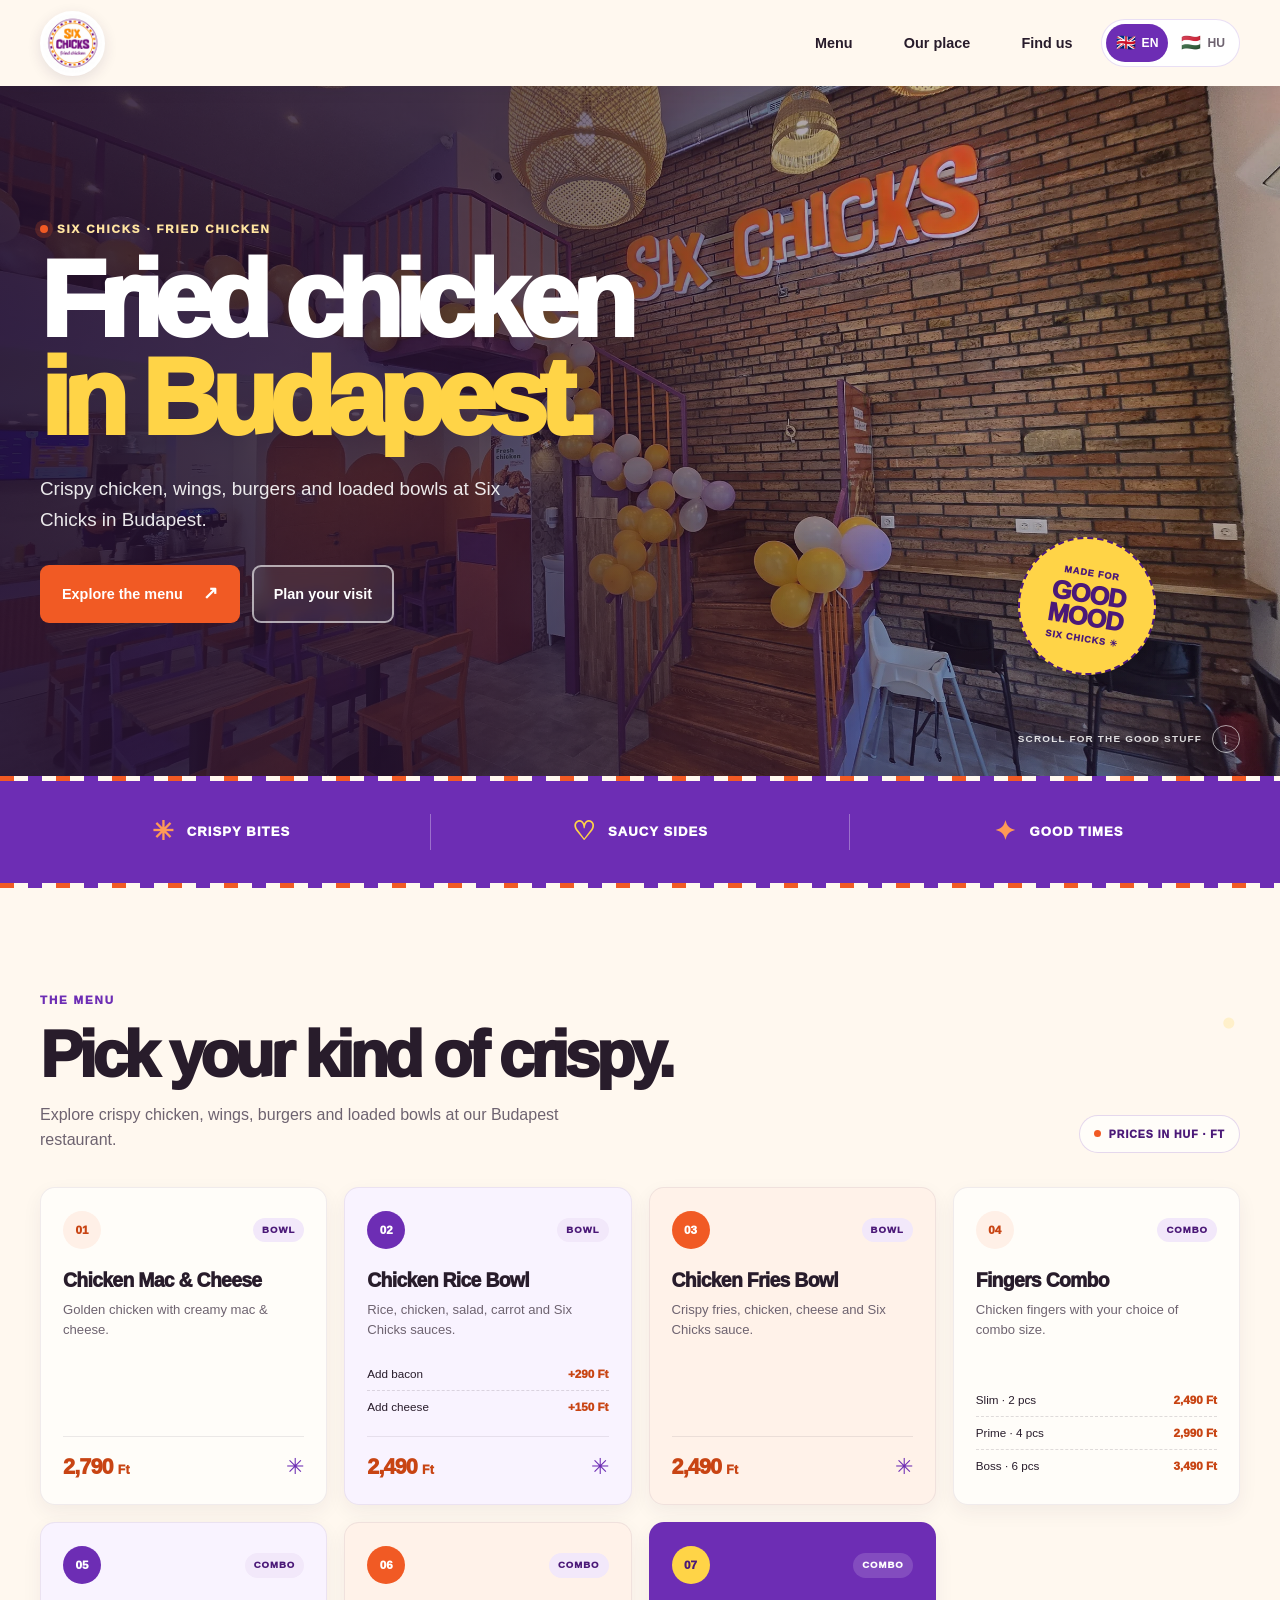
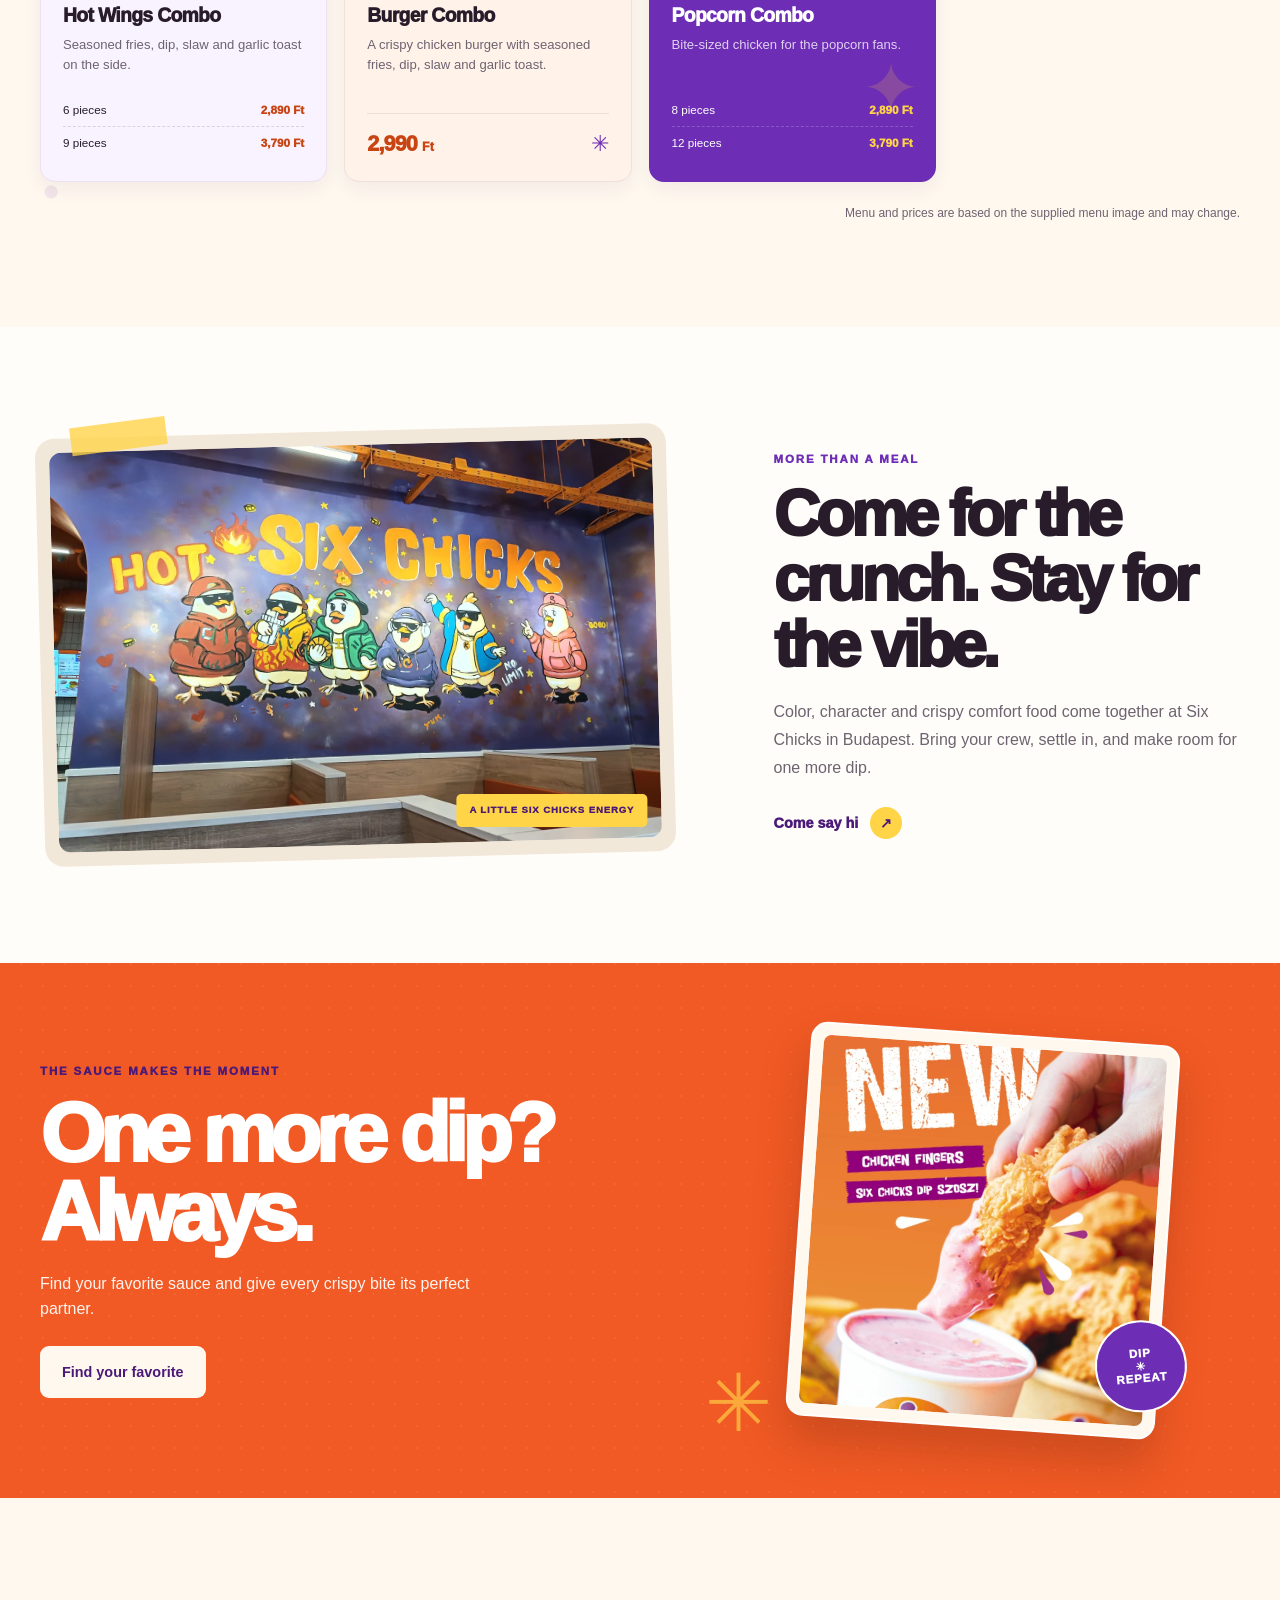
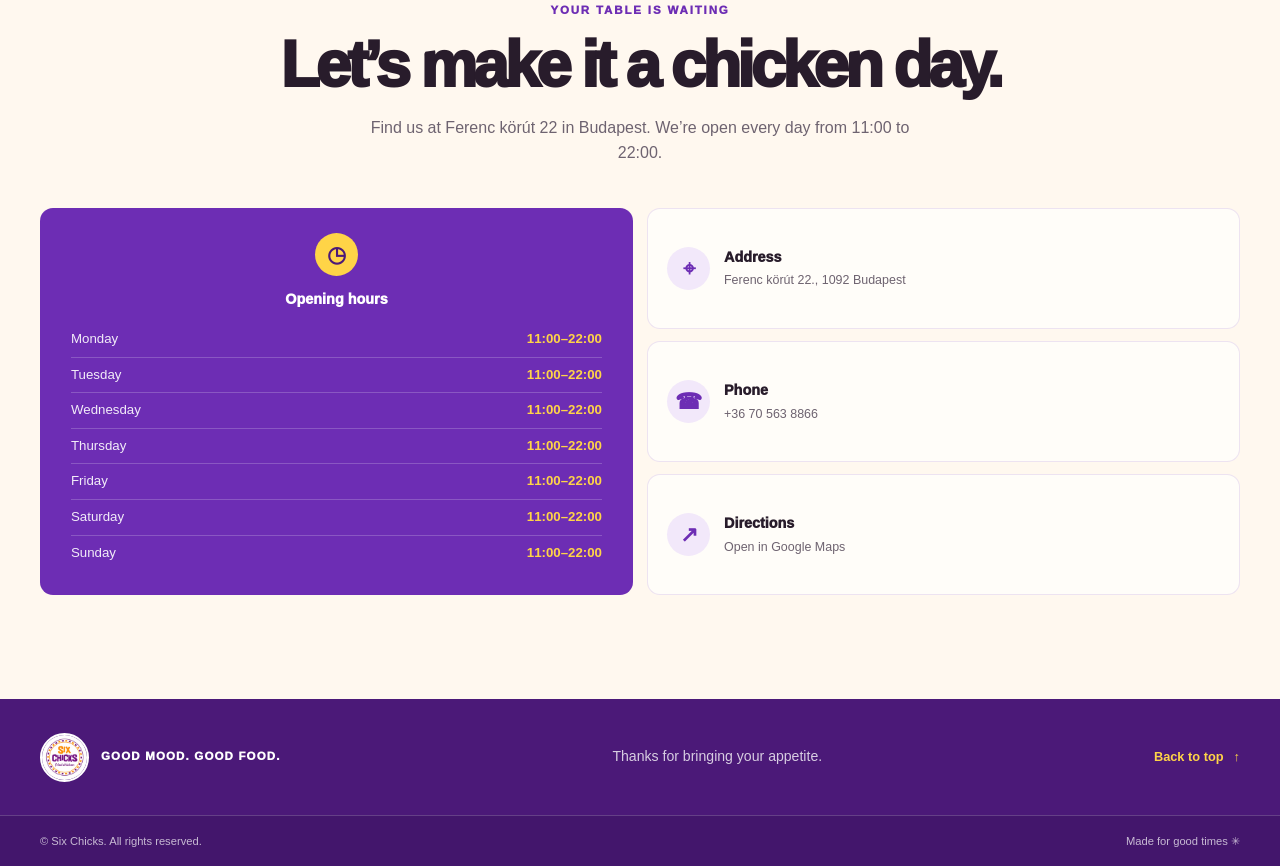
==== commit 2f2043c3: "Improve SEO with localized pages and structured data" ====
--- a/index.html
+++ b/index.html
@@ -5,12 +5,68 @@
     <meta name="viewport" content="width=device-width, initial-scale=1">
     <meta
       name="description"
-      content="Crispy chicken, saucy favorites and good times at Six Chicks. Explore our menu and plan your visit."
+      content="Enjoy crispy chicken, wings, burgers and loaded bowls at Six Chicks in Budapest. Explore the menu, check daily 11:00–22:00 hours and get directions."
       data-i18n-content="metaDescription"
     >
     <meta name="theme-color" content="#fff8ef">
     <link rel="icon" href="favicon.ico" type="image/x-icon">
-    <title data-i18n="pageTitle">Six Chicks — Fried chicken &amp; good times</title>
+    <title data-i18n="pageTitle">Six Chicks | Fried Chicken Restaurant in Budapest</title>
+    <link rel="canonical" href="https://sixchicks.hu/">
+    <link rel="alternate" hreflang="en" href="https://sixchicks.hu/">
+    <link rel="alternate" hreflang="hu" href="https://sixchicks.hu/hu/">
+    <link rel="alternate" hreflang="x-default" href="https://sixchicks.hu/">
+    <meta property="og:type" content="website">
+    <meta property="og:site_name" content="Six Chicks">
+    <meta property="og:locale" content="en_GB">
+    <meta property="og:locale:alternate" content="hu_HU">
+    <meta property="og:title" content="Six Chicks | Fried Chicken Restaurant in Budapest">
+    <meta property="og:description" content="Enjoy crispy chicken, wings, burgers and loaded bowls at Six Chicks in Budapest. Explore the menu, check daily 11:00–22:00 hours and get directions.">
+    <meta property="og:url" content="https://sixchicks.hu/">
+    <meta property="og:image" content="https://sixchicks.hu/six-chicks-hero.webp">
+    <meta property="og:image:type" content="image/webp">
+    <meta property="og:image:width" content="2400">
+    <meta property="og:image:height" content="1351">
+    <meta property="og:image:alt" content="Six Chicks fried chicken restaurant in Budapest">
+    <meta name="twitter:card" content="summary_large_image">
+    <meta name="twitter:title" content="Six Chicks | Fried Chicken Restaurant in Budapest">
+    <meta name="twitter:description" content="Enjoy crispy chicken, wings, burgers and loaded bowls at Six Chicks in Budapest.">
+    <meta name="twitter:image" content="https://sixchicks.hu/six-chicks-hero.webp">
+    <meta name="twitter:image:alt" content="Six Chicks fried chicken restaurant in Budapest">
+    <script type="application/ld+json">
+      {
+        "@context": "https://schema.org",
+        "@type": "Restaurant",
+        "name": "Six Chicks",
+        "url": "https://sixchicks.hu/",
+        "image": "https://sixchicks.hu/six-chicks-hero.webp",
+        "logo": "https://sixchicks.hu/logo_1.jpg",
+        "inLanguage": "en",
+        "servesCuisine": "Fried chicken",
+        "priceRange": "Ft 2,490–3,790",
+        "telephone": "+36705638866",
+        "address": {
+          "@type": "PostalAddress",
+          "streetAddress": "Ferenc körút 22.",
+          "addressLocality": "Budapest",
+          "postalCode": "1092",
+          "addressCountry": "HU"
+        },
+        "openingHoursSpecification": {
+          "@type": "OpeningHoursSpecification",
+          "dayOfWeek": [
+            "https://schema.org/Monday",
+            "https://schema.org/Tuesday",
+            "https://schema.org/Wednesday",
+            "https://schema.org/Thursday",
+            "https://schema.org/Friday",
+            "https://schema.org/Saturday",
+            "https://schema.org/Sunday"
+          ],
+          "opens": "11:00",
+          "closes": "22:00"
+        }
+      }
+    </script>
     <link rel="stylesheet" href="styles.css">
     <script src="script.js" defer></script>
   </head>
@@ -29,6 +85,8 @@
           aria-controls="primary-nav"
           aria-expanded="false"
           aria-label="Open navigation"
+          data-open-label="Open navigation"
+          data-close-label="Close navigation"
           data-i18n-aria="openNavigation"
         >
           <span></span>
@@ -43,14 +101,14 @@
         </nav>
 
         <div class="language-switch" role="group" aria-label="Choose language" data-i18n-aria="languageGroup">
-          <button class="language-button is-active" type="button" data-language="en" aria-pressed="true" aria-label="Switch language to English" data-i18n-aria="englishLabel">
+          <a class="language-button is-active" href="./" lang="en" aria-current="page" aria-label="English">
             <span aria-hidden="true">🇬🇧</span>
             <span>EN</span>
-          </button>
-          <button class="language-button" type="button" data-language="hu" aria-pressed="false" aria-label="Váltás magyar nyelvre" data-i18n-aria="hungarianLabel">
+          </a>
+          <a class="language-button" href="hu/" lang="hu" hreflang="hu" aria-label="Magyar">
             <span aria-hidden="true">🇭🇺</span>
             <span>HU</span>
-          </button>
+          </a>
         </div>
       </div>
     </header>
@@ -65,11 +123,11 @@
             <span data-i18n="heroEyebrow">SIX CHICKS · FRIED CHICKEN</span>
           </p>
           <h1 id="hero-title">
-            <span data-i18n="heroTitleOne">Good things</span>
-            <span class="hero-title-accent" data-i18n="heroTitleTwo">come crispy.</span>
+            <span data-i18n="heroTitleOne">Fried chicken</span>
+            <span class="hero-title-accent" data-i18n="heroTitleTwo">in Budapest.</span>
           </h1>
           <p class="hero-description" data-i18n="heroDescription">
-            Big crunch, saucy favorites and a table worth gathering around.
+            Crispy chicken, wings, burgers and loaded bowls at Six Chicks in Budapest.
           </p>
           <div class="hero-actions">
             <a class="button button-orange" href="#menu">
@@ -115,7 +173,7 @@
             <div>
               <p class="eyebrow eyebrow-purple" data-i18n="menuEyebrow">THE MENU</p>
               <h2 id="menu-title" data-i18n="menuTitle">Pick your kind of crispy.</h2>
-              <p class="section-intro" data-i18n="menuIntro">Find a new favorite, bring your appetite, and don’t forget the dip.</p>
+              <p class="section-intro" data-i18n="menuIntro">Explore crispy chicken, wings, burgers and loaded bowls at our Budapest restaurant.</p>
             </div>
             <span class="menu-price-note" data-i18n="priceNote">PRICES IN HUF · FT</span>
           </div>
@@ -231,7 +289,7 @@
           <div class="story-copy">
             <p class="eyebrow eyebrow-purple" data-i18n="storyEyebrow">MORE THAN A MEAL</p>
             <h2 id="story-title" data-i18n="storyTitle">Come for the crunch. Stay for the vibe.</h2>
-            <p data-i18n="storyDescription">Color, character and comfort food come together at Six Chicks. Bring your crew, settle in, and make room for one more dip.</p>
+            <p data-i18n="storyDescription">Color, character and crispy comfort food come together at Six Chicks in Budapest. Bring your crew, settle in, and make room for one more dip.</p>
             <a class="text-link" href="#visit">
               <span data-i18n="storyLink">Come say hi</span>
               <span aria-hidden="true">↗</span>
@@ -261,37 +319,37 @@
           <div class="visit-heading">
             <p class="eyebrow eyebrow-purple" data-i18n="visitEyebrow">YOUR TABLE IS WAITING</p>
             <h2 id="visit-title" data-i18n="visitTitle">Let’s make it a chicken day.</h2>
-            <p data-i18n="visitDescription">We’re getting the details ready. Check back soon or update these placeholders with your restaurant info.</p>
+            <p data-i18n="visitDescription">Find us at Ferenc körút 22 in Budapest. We’re open every day from 11:00 to 22:00.</p>
           </div>
           <div class="visit-grid">
             <article class="visit-card visit-card-highlight hours-card">
               <span class="visit-icon" aria-hidden="true">◷</span>
               <h3 data-i18n="hoursTitle">Opening hours</h3>
               <ul class="hours-list" aria-label="Opening hours" data-i18n-aria="hoursTitle">
-                <li><span data-i18n="dayMonday">Monday</span><span data-i18n="dailyHours">11 am–10 pm</span></li>
-                <li><span data-i18n="dayTuesday">Tuesday</span><span data-i18n="dailyHours">11 am–10 pm</span></li>
-                <li><span data-i18n="dayWednesday">Wednesday</span><span data-i18n="dailyHours">11 am–10 pm</span></li>
-                <li><span data-i18n="dayThursday">Thursday</span><span data-i18n="dailyHours">11 am–10 pm</span></li>
-                <li><span data-i18n="dayFriday">Friday</span><span data-i18n="dailyHours">11 am–10 pm</span></li>
-                <li><span data-i18n="daySaturday">Saturday</span><span data-i18n="dailyHours">11 am–10 pm</span></li>
-                <li><span data-i18n="daySunday">Sunday</span><span data-i18n="dailyHours">11 am–10 pm</span></li>
+                <li><span data-i18n="dayMonday">Monday</span><span data-i18n="dailyHours">11:00–22:00</span></li>
+                <li><span data-i18n="dayTuesday">Tuesday</span><span data-i18n="dailyHours">11:00–22:00</span></li>
+                <li><span data-i18n="dayWednesday">Wednesday</span><span data-i18n="dailyHours">11:00–22:00</span></li>
+                <li><span data-i18n="dayThursday">Thursday</span><span data-i18n="dailyHours">11:00–22:00</span></li>
+                <li><span data-i18n="dayFriday">Friday</span><span data-i18n="dailyHours">11:00–22:00</span></li>
+                <li><span data-i18n="daySaturday">Saturday</span><span data-i18n="dailyHours">11:00–22:00</span></li>
+                <li><span data-i18n="daySunday">Sunday</span><span data-i18n="dailyHours">11:00–22:00</span></li>
               </ul>
             </article>
             <div class="visit-details">
               <article class="visit-card">
                 <span class="visit-icon" aria-hidden="true">⌖</span>
                 <h3 data-i18n="addressTitle">Address</h3>
-                <p data-i18n="addressPlaceholder">Budapest, Ferenc krt. 22, 1092</p>
+                <p data-i18n="addressPlaceholder">Ferenc körút 22., 1092 Budapest</p>
               </article>
               <article class="visit-card">
                 <span class="visit-icon" aria-hidden="true">☎</span>
                 <h3 data-i18n="phoneTitle">Phone</h3>
-                <p><a class="contact-link" href="tel:+36705638866" data-i18n="phonePlaceholder">06705638866</a></p>
+                <p><a class="contact-link" href="tel:+36705638866" data-i18n="phonePlaceholder">+36 70 563 8866</a></p>
               </article>
               <article class="visit-card">
-                <span class="visit-icon" aria-hidden="true">♡</span>
-                <h3 data-i18n="socialTitle">Follow along</h3>
-                <p data-i18n="socialPlaceholder">Social links coming soon</p>
+                <span class="visit-icon" aria-hidden="true">↗</span>
+                <h3 data-i18n="directionsTitle">Directions</h3>
+                <p><a class="contact-link" href="https://www.google.com/maps/dir/?api=1&amp;destination=Six+Chicks%2C+Ferenc+k%C3%B6r%C3%BAt+22%2C+1092+Budapest%2C+Hungary" target="_blank" rel="noopener noreferrer" data-i18n="directionsLink">Open in Google Maps</a></p>
               </article>
             </div>
           </div>
--- a/styles.css
+++ b/styles.css
@@ -186,6 +186,7 @@
   cursor: pointer;
   font-size: 0.76rem;
   font-weight: 900;
+  text-decoration: none;
   transition: background 160ms ease, color 160ms ease, transform 160ms ease;
 }
 
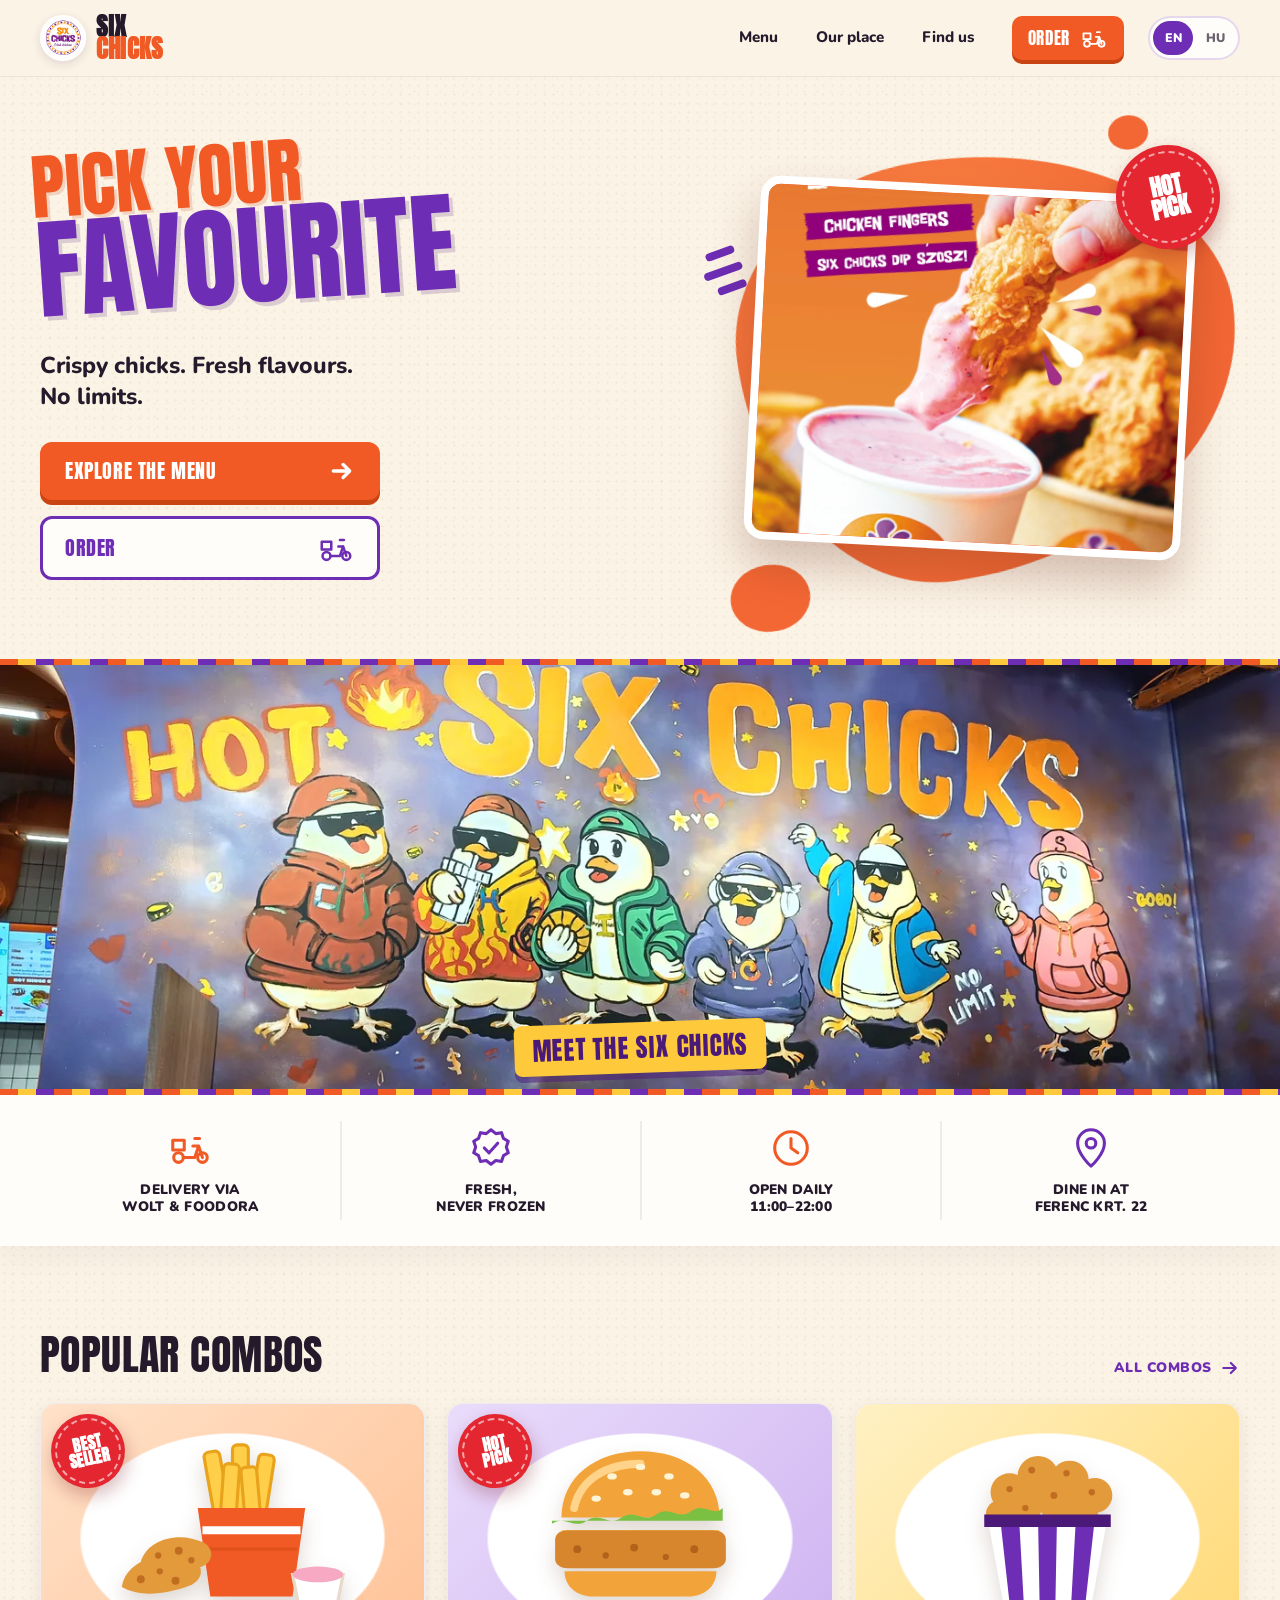
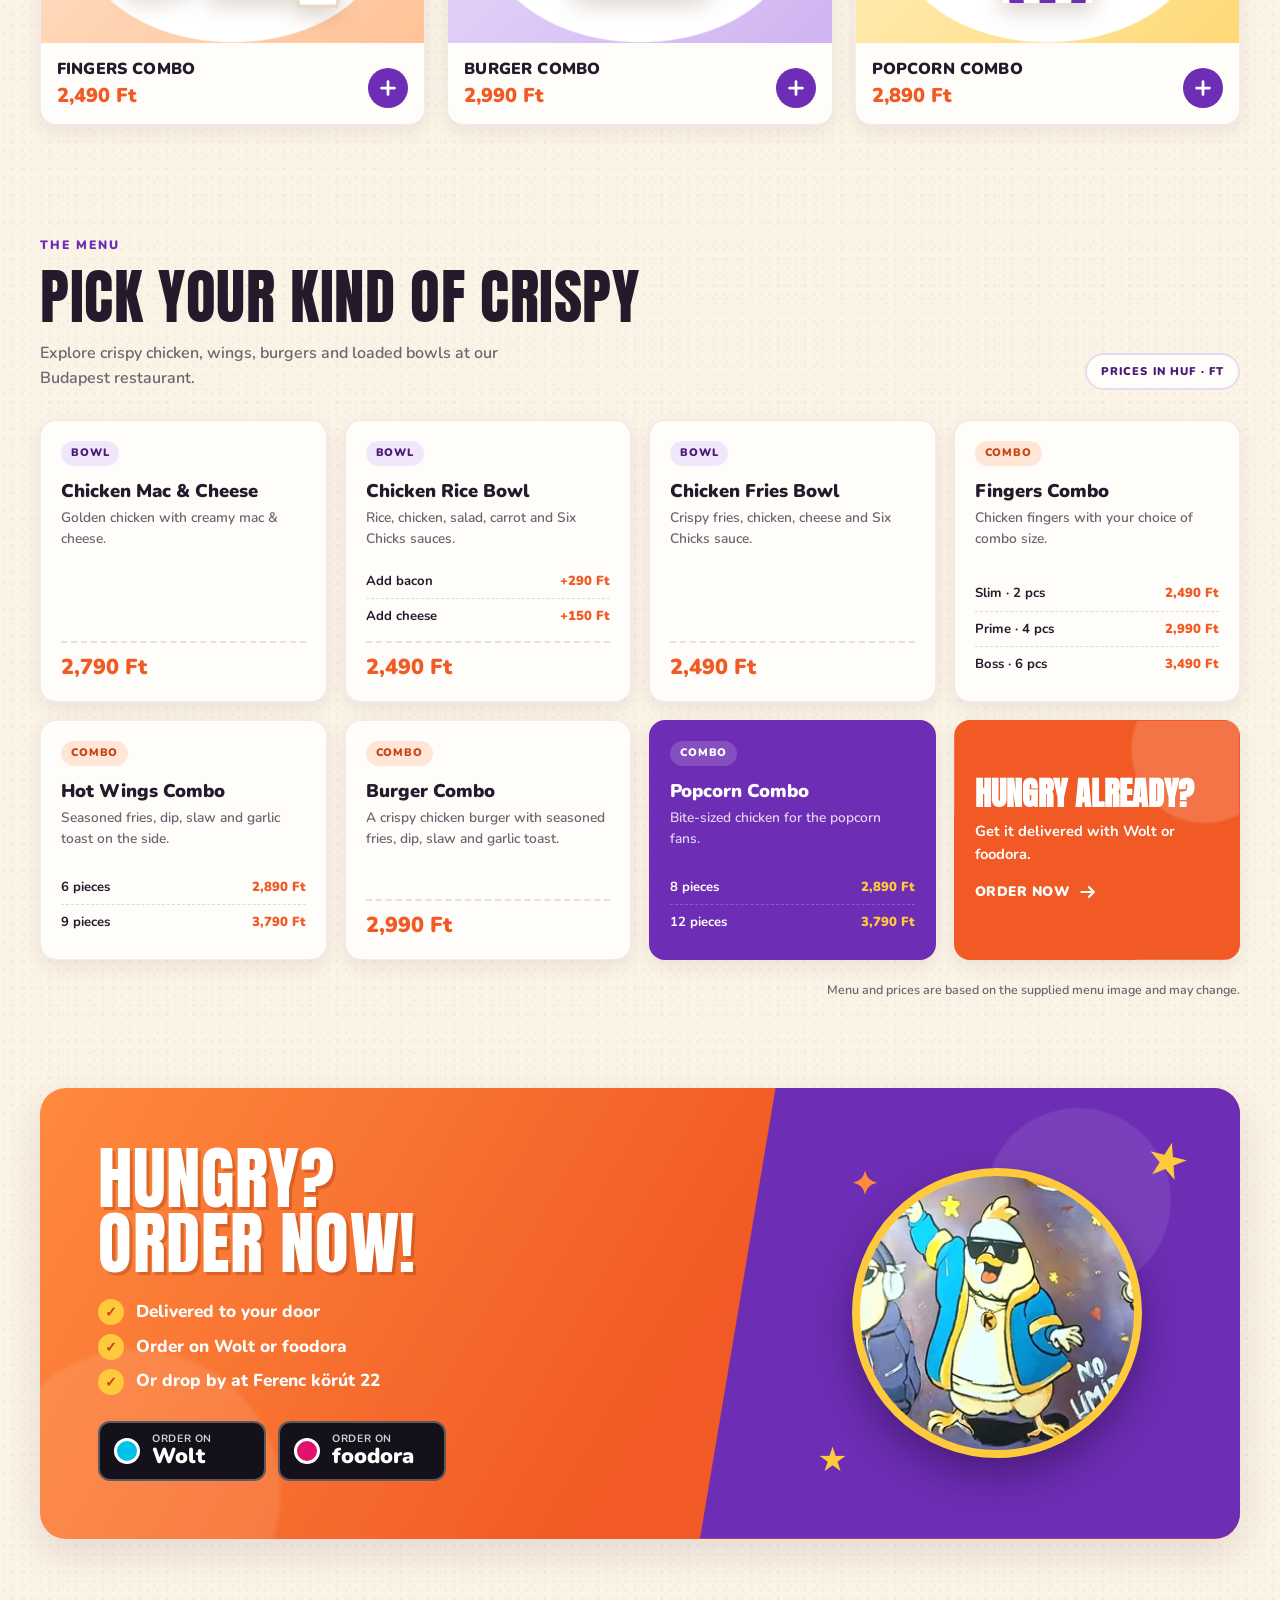
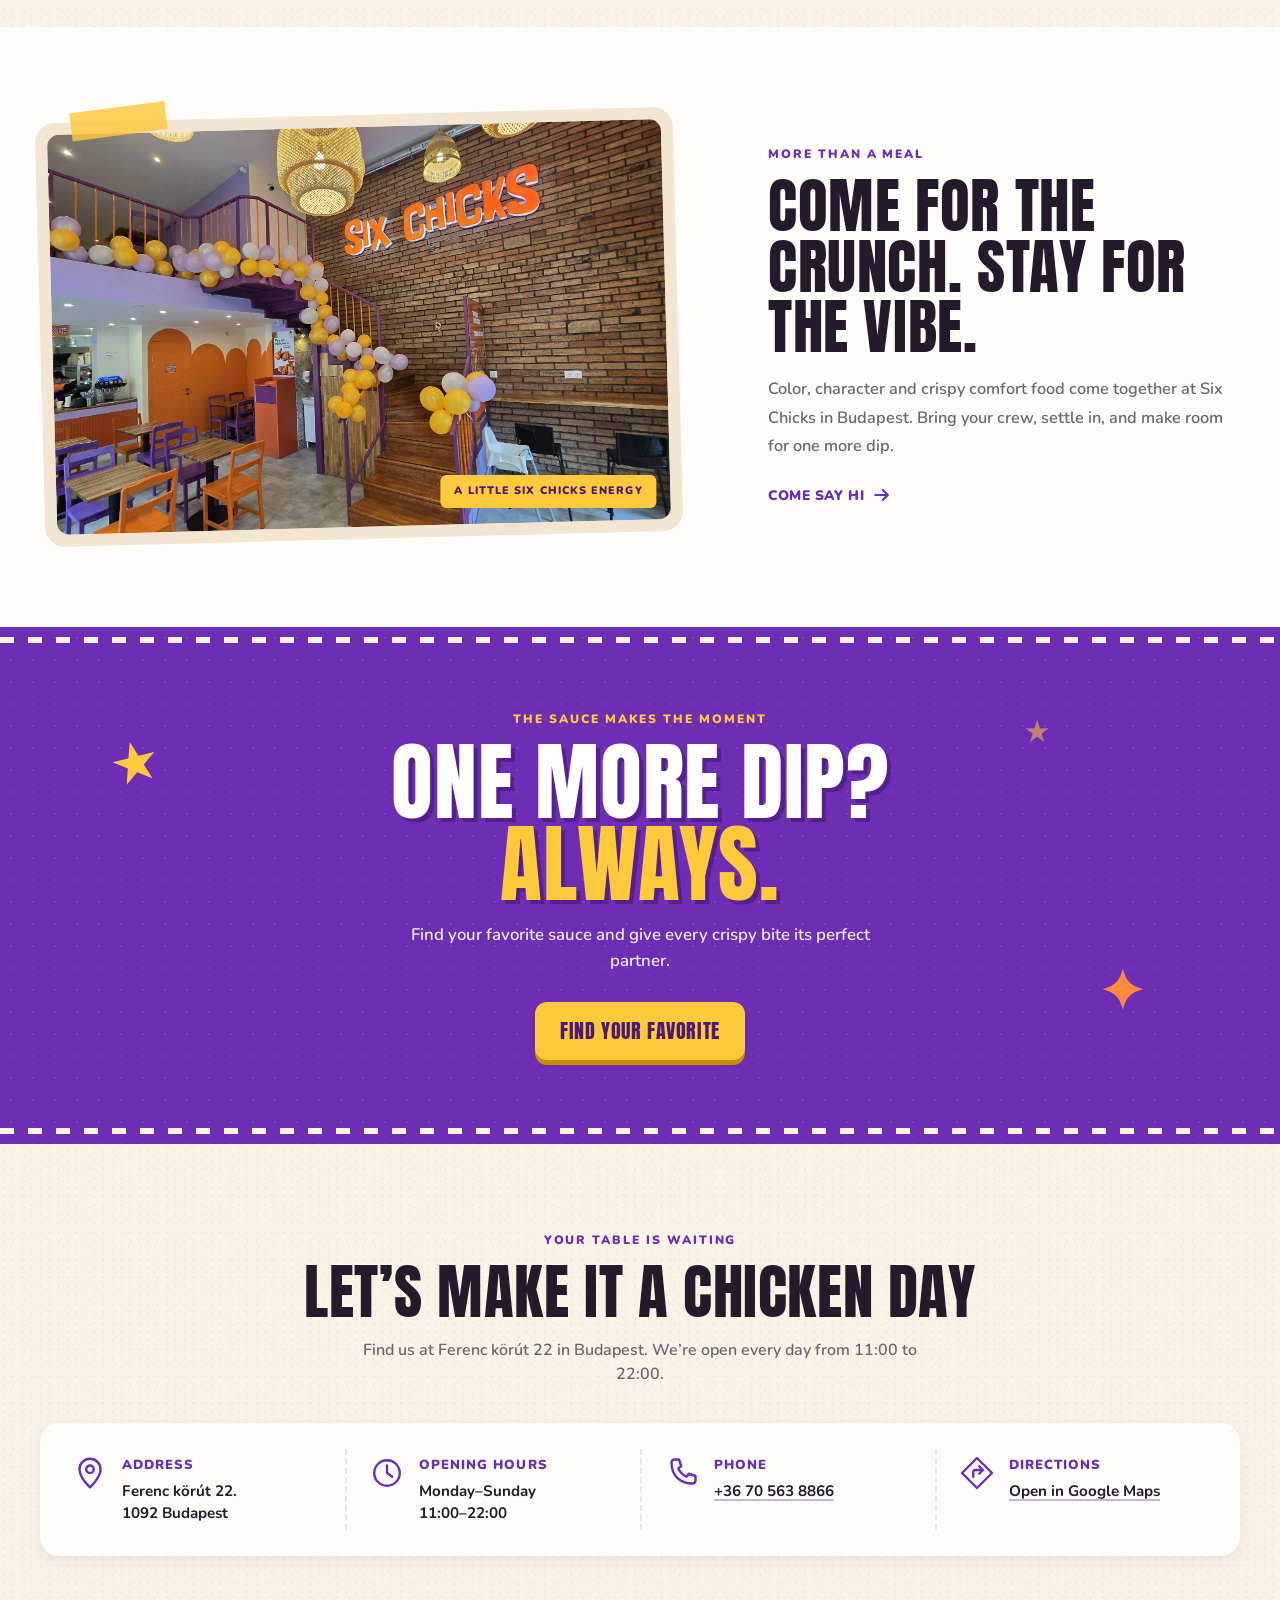
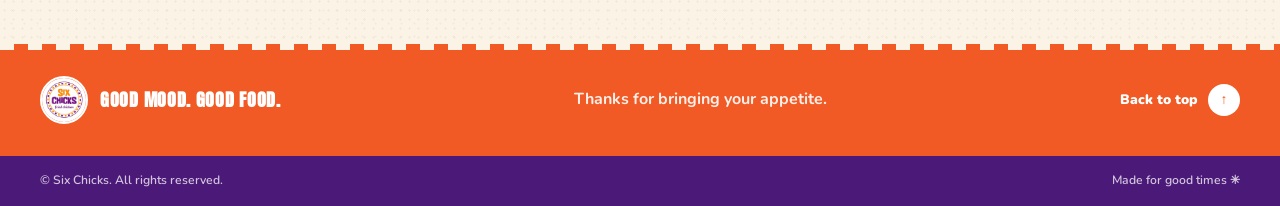
==== commit f91955e7: "Redesign landing page based on the app main menu concept - New cream/orange/purple look with Anton +" ====
--- a/index.html
+++ b/index.html
@@ -6,11 +6,10 @@
     <meta
       name="description"
       content="Enjoy crispy chicken, wings, burgers and loaded bowls at Six Chicks in Budapest. Explore the menu, check daily 11:00–22:00 hours and get directions."
-      data-i18n-content="metaDescription"
     >
     <meta name="theme-color" content="#fff8ef">
     <link rel="icon" href="favicon.ico" type="image/x-icon">
-    <title data-i18n="pageTitle">Six Chicks | Fried Chicken Restaurant in Budapest</title>
+    <title>Six Chicks | Fried Chicken Restaurant in Budapest</title>
     <link rel="canonical" href="https://sixchicks.hu/">
     <link rel="alternate" hreflang="en" href="https://sixchicks.hu/">
     <link rel="alternate" hreflang="hu" href="https://sixchicks.hu/hu/">
@@ -64,20 +63,55 @@
           ],
           "opens": "11:00",
           "closes": "22:00"
+        },
+        "hasMenu": "https://sixchicks.hu/#menu",
+        "potentialAction": {
+          "@type": "OrderAction",
+          "target": [
+            {
+              "@type": "EntryPoint",
+              "urlTemplate": "https://wolt.com/en/hun/budapest/restaurant/six-chicks",
+              "actionPlatform": ["https://schema.org/DesktopWebPlatform", "https://schema.org/MobileWebPlatform"]
+            },
+            {
+              "@type": "EntryPoint",
+              "urlTemplate": "https://www.foodora.hu/restaurant/c2vm/six-chicks",
+              "actionPlatform": ["https://schema.org/DesktopWebPlatform", "https://schema.org/MobileWebPlatform"]
+            }
+          ]
         }
       }
     </script>
+    <link rel="preconnect" href="https://fonts.googleapis.com">
+    <link rel="preconnect" href="https://fonts.gstatic.com" crossorigin>
+    <link rel="stylesheet" href="https://fonts.googleapis.com/css2?family=Anton&amp;family=Nunito:wght@600;700;800;900&amp;display=swap">
     <link rel="stylesheet" href="styles.css">
     <script src="script.js" defer></script>
   </head>
   <body>
-    <a class="skip-link" href="#main" data-i18n="skipLink">Skip to content</a>
+    <a class="skip-link" href="#main">Skip to content</a>
 
     <header class="site-header">
       <div class="header-inner page-width">
-        <a class="brand" href="#home" aria-label="Six Chicks — home" data-i18n-aria="brandHome">
-          <img src="logo_1.jpg" alt="Six Chicks fried chicken circular logo" data-i18n-alt="logoAlt">
+        <a class="brand" href="#home" aria-label="Six Chicks — home">
+          <img class="brand-logo" src="logo_1.jpg" alt="Six Chicks fried chicken circular logo" width="48" height="48">
+          <span class="brand-word" aria-hidden="true"><span>Six</span><span>Chicks</span></span>
         </a>
+
+        <nav class="primary-nav" id="primary-nav" aria-label="Main navigation">
+          <a href="#menu">Menu</a>
+          <a href="#story">Our place</a>
+          <a href="#visit">Find us</a>
+          <a class="nav-order" href="#order">
+            <span>Order</span>
+            <svg viewBox="0 0 48 48" aria-hidden="true"><circle cx="12" cy="34" r="5"/><circle cx="37" cy="34" r="5"/><path d="M17 34h12l4-12h-6M33 22l4 12M6 16h12v10H6zM29 14h5"/></svg>
+          </a>
+        </nav>
+
+        <div class="language-switch" role="group" aria-label="Choose language">
+          <a class="language-button is-active" href="./" lang="en" aria-current="page" aria-label="English">EN</a>
+          <a class="language-button" href="hu/" lang="hu" hreflang="hu" aria-label="Magyar">HU</a>
+        </div>
 
         <button
           class="nav-toggle"
@@ -87,82 +121,176 @@
           aria-label="Open navigation"
           data-open-label="Open navigation"
           data-close-label="Close navigation"
-          data-i18n-aria="openNavigation"
         >
           <span></span>
           <span></span>
           <span></span>
         </button>
-
-        <nav class="primary-nav" id="primary-nav" aria-label="Main navigation" data-i18n-aria="mainNavigation">
-          <a href="#menu" data-i18n="navMenu">Menu</a>
-          <a href="#story" data-i18n="navStory">Our place</a>
-          <a href="#visit" data-i18n="navVisit">Find us</a>
-        </nav>
-
-        <div class="language-switch" role="group" aria-label="Choose language" data-i18n-aria="languageGroup">
-          <a class="language-button is-active" href="./" lang="en" aria-current="page" aria-label="English">
-            <span aria-hidden="true">🇬🇧</span>
-            <span>EN</span>
-          </a>
-          <a class="language-button" href="hu/" lang="hu" hreflang="hu" aria-label="Magyar">
-            <span aria-hidden="true">🇭🇺</span>
-            <span>HU</span>
-          </a>
-        </div>
       </div>
     </header>
 
     <main id="main">
       <section class="hero" id="home" aria-labelledby="hero-title">
-        <img class="hero-photo" src="six-chicks-hero.webp" alt="" aria-hidden="true" fetchpriority="high">
-        <div class="hero-shade" aria-hidden="true"></div>
-        <div class="hero-content page-width">
-          <p class="eyebrow hero-eyebrow">
-            <span class="eyebrow-dot" aria-hidden="true"></span>
-            <span data-i18n="heroEyebrow">SIX CHICKS · FRIED CHICKEN</span>
-          </p>
-          <h1 id="hero-title">
-            <span data-i18n="heroTitleOne">Fried chicken</span>
-            <span class="hero-title-accent" data-i18n="heroTitleTwo">in Budapest.</span>
-          </h1>
-          <p class="hero-description" data-i18n="heroDescription">
-            Crispy chicken, wings, burgers and loaded bowls at Six Chicks in Budapest.
-          </p>
-          <div class="hero-actions">
-            <a class="button button-orange" href="#menu">
-              <span data-i18n="heroMenuButton">Explore the menu</span>
-              <span class="button-arrow" aria-hidden="true">↗</span>
+        <div class="hero-inner page-width">
+          <div class="hero-copy">
+            <h1 id="hero-title">
+              <span class="hero-line-small">Pick your</span>
+              <span class="hero-line-big">favourite</span>
+            </h1>
+            <p class="hero-description">Crispy chicks. Fresh flavours.<br>No limits.</p>
+            <div class="hero-actions">
+              <a class="button button-orange" href="#menu">
+                <span>Explore the menu</span>
+                <svg class="button-icon" viewBox="0 0 24 24" aria-hidden="true"><path d="M4 12h15M13 6l6 6-6 6"/></svg>
+              </a>
+              <a class="button button-outline" href="#order">
+                <span>Order</span>
+                <svg class="button-icon button-icon-wide" viewBox="0 0 48 48" aria-hidden="true"><circle cx="12" cy="34" r="5"/><circle cx="37" cy="34" r="5"/><path d="M17 34h12l4-12h-6M33 22l4 12M6 16h12v10H6zM29 14h5"/></svg>
+              </a>
+            </div>
+          </div>
+
+          <div class="hero-visual">
+            <span class="hero-splash" aria-hidden="true"></span>
+            <span class="hero-dashes" aria-hidden="true"><span></span><span></span><span></span></span>
+            <div class="hero-frame">
+              <img src="six-chicks-dip.webp" alt="A crispy chicken finger dipped into Six Chicks sauce" width="850" height="1420" fetchpriority="high">
+            </div>
+            <span class="sticker sticker-hot hero-sticker" aria-hidden="true">Hot<br>pick</span>
+          </div>
+        </div>
+      </section>
+
+      <section class="chicks-banner" aria-labelledby="chicks-title">
+        <img src="six-chicks-wallpaper.webp" alt="The six Six Chicks characters painted on the restaurant wall" width="1400" height="1050" loading="lazy">
+        <h2 class="chicks-caption" id="chicks-title">Meet the six chicks</h2>
+      </section>
+
+      <section class="features" aria-label="Why Six Chicks">
+        <ul class="features-list page-width">
+          <li class="feature">
+            <svg class="feature-icon" viewBox="0 0 48 48" aria-hidden="true"><circle cx="12" cy="34" r="5"/><circle cx="37" cy="34" r="5"/><path d="M17 34h12l4-12h-6M33 22l4 12M6 16h12v10H6zM29 14h5"/></svg>
+            <span>Delivery via<br>Wolt &amp; foodora</span>
+          </li>
+          <li class="feature feature-purple">
+            <svg class="feature-icon" viewBox="0 0 48 48" aria-hidden="true"><path d="M24 5l5 4 6-1 2 6 5 3-2 6 2 6-5 3-2 6-6-1-5 4-5-4-6 1-2-6-5-3 2-6-2-6 5-3 2-6 6 1z"/><path d="M17 24l5 5 9-10"/></svg>
+            <span>Fresh,<br>never frozen</span>
+          </li>
+          <li class="feature">
+            <svg class="feature-icon" viewBox="0 0 48 48" aria-hidden="true"><circle cx="24" cy="24" r="17"/><path d="M24 14v10l7 5"/></svg>
+            <span>Open daily<br>11:00–22:00</span>
+          </li>
+          <li class="feature feature-purple">
+            <svg class="feature-icon" viewBox="0 0 48 48" aria-hidden="true"><path d="M24 43s14-12.5 14-24a14 14 0 0 0-28 0c0 11.5 14 24 14 24z"/><circle cx="24" cy="19" r="5"/></svg>
+            <span>Dine in at<br>Ferenc krt. 22</span>
+          </li>
+        </ul>
+      </section>
+
+      <section class="combos section-pad" id="combos" aria-labelledby="combos-title">
+        <div class="page-width">
+          <div class="combos-heading">
+            <h2 id="combos-title">Popular combos</h2>
+            <a class="link-arrow" href="#menu">
+              <span>All combos</span>
+              <svg viewBox="0 0 24 24" aria-hidden="true"><path d="M4 12h15M13 6l6 6-6 6"/></svg>
             </a>
-            <a class="button button-glass" href="#visit" data-i18n="heroVisitButton">Plan your visit</a>
-          </div>
-          <div class="hero-stamp" aria-hidden="true">
-            <span class="stamp-top" data-i18n="stampTop">MADE FOR</span>
-            <span class="stamp-main" data-i18n="stampMain">GOOD<br>MOOD</span>
-            <span class="stamp-bottom">SIX CHICKS ✳</span>
-          </div>
-        </div>
-        <a class="hero-scroll" href="#highlights" aria-label="Scroll to highlights" data-i18n-aria="scrollHighlights">
-          <span data-i18n="scrollText">SCROLL FOR THE GOOD STUFF</span>
-          <span aria-hidden="true">↓</span>
-        </a>
-      </section>
-
-      <section class="highlights" id="highlights" aria-label="Six Chicks highlights" data-i18n-aria="highlightsLabel">
-        <div class="highlights-inner page-width">
-          <div class="highlight-item">
-            <span class="highlight-mark highlight-mark-orange" aria-hidden="true">✳</span>
-            <span data-i18n="highlightOne">CRISPY BITES</span>
-          </div>
-          <span class="highlight-divider" aria-hidden="true"></span>
-          <div class="highlight-item">
-            <span class="highlight-mark" aria-hidden="true">♡</span>
-            <span data-i18n="highlightTwo">SAUCY SIDES</span>
-          </div>
-          <span class="highlight-divider" aria-hidden="true"></span>
-          <div class="highlight-item">
-            <span class="highlight-mark highlight-mark-orange" aria-hidden="true">✦</span>
-            <span data-i18n="highlightThree">GOOD TIMES</span>
+          </div>
+
+          <ul class="combo-track" data-carousel>
+            <li class="combo-card">
+              <div class="combo-media combo-media-orange">
+                <svg class="combo-art" viewBox="0 0 160 120" aria-hidden="true">
+                  <g fill="#ffcf4a" stroke="#e8a21c" stroke-width="2">
+                    <rect x="66" y="14" width="10" height="52" rx="3" transform="rotate(-10 71 40)"/>
+                    <rect x="80" y="10" width="10" height="56" rx="3"/>
+                    <rect x="93" y="16" width="10" height="50" rx="3" transform="rotate(9 98 41)"/>
+                    <rect x="73" y="22" width="10" height="46" rx="3" transform="rotate(4 78 45)"/>
+                    <rect x="87" y="24" width="10" height="44" rx="3" transform="rotate(-5 92 46)"/>
+                  </g>
+                  <path d="M58 50h68l-8 56H66z" fill="#f15a24"/>
+                  <path d="M61 64h62" stroke="#fff" stroke-width="5"/>
+                  <path d="M63 76h58" stroke="#c84413" stroke-width="2" opacity=".4"/>
+                  <g fill="#e39a3b">
+                    <path d="M10 100c2-15 22-24 42-19 10 3 11 14 1 18-13 5-31 8-43 1z"/>
+                    <path d="M22 84c4-14 24-20 40-12 8 5 5 15-5 16-12 2-25 4-35-4z"/>
+                  </g>
+                  <g fill="#c06d22">
+                    <circle cx="22" cy="95" r="2.5"/><circle cx="34" cy="90" r="2"/><circle cx="44" cy="96" r="2.5"/>
+                    <circle cx="33" cy="80" r="2"/><circle cx="46" cy="77" r="2.5"/><circle cx="54" cy="83" r="2"/>
+                  </g>
+                  <path d="M118 92h32l-4 20h-24z" fill="#fff" stroke="#e8d9c8" stroke-width="2"/>
+                  <ellipse cx="134" cy="92" rx="16" ry="5" fill="#f7a8c2"/>
+                </svg>
+                <span class="sticker sticker-hot combo-sticker" aria-hidden="true">Best<br>seller</span>
+              </div>
+              <div class="combo-body">
+                <h3>Fingers Combo</h3>
+                <p class="combo-price">2,490 Ft</p>
+                <a class="combo-add" href="#order" aria-label="Order the Fingers Combo">
+                  <svg viewBox="0 0 24 24" aria-hidden="true"><path d="M12 5v14M5 12h14"/></svg>
+                </a>
+              </div>
+            </li>
+            <li class="combo-card">
+              <div class="combo-media combo-media-purple">
+                <svg class="combo-art" viewBox="0 0 160 120" aria-hidden="true">
+                  <path d="M30 56c0-26 22-42 50-42s50 16 50 42z" fill="#f2a33a"/>
+                  <path d="M38 50c4-18 20-28 42-28" stroke="#ffd48a" stroke-width="5" stroke-linecap="round" fill="none"/>
+                  <g fill="#fff4d6">
+                    <ellipse cx="62" cy="30" rx="3" ry="2"/><ellipse cx="80" cy="24" rx="3" ry="2"/><ellipse cx="98" cy="30" rx="3" ry="2"/>
+                    <ellipse cx="72" cy="40" rx="3" ry="2"/><ellipse cx="90" cy="40" rx="3" ry="2"/><ellipse cx="108" cy="42" rx="3" ry="2"/>
+                    <ellipse cx="52" cy="44" rx="3" ry="2"/>
+                  </g>
+                  <path d="M24 60c8-6 14 4 22-2s14 4 22-2 14 4 22-2 14 4 22-2 14 4 20-2v8H24z" fill="#7bc043"/>
+                  <path d="M30 64h100l-6 10H36z" fill="#ffc93c"/>
+                  <path d="M26 70c0-4 4-6 8-6h92c4 0 8 2 8 6v12c0 4-4 6-8 6H34c-4 0-8-2-8-6z" fill="#d8862e"/>
+                  <g fill="#b2621b">
+                    <circle cx="40" cy="76" r="2.5"/><circle cx="58" cy="80" r="2"/><circle cx="76" cy="75" r="2.5"/>
+                    <circle cx="96" cy="81" r="2"/><circle cx="114" cy="76" r="2.5"/>
+                  </g>
+                  <path d="M32 90h96c0 10-8 16-18 16H50c-10 0-18-6-18-16z" fill="#f2a33a"/>
+                </svg>
+                <span class="sticker sticker-hot combo-sticker" aria-hidden="true">Hot<br>pick</span>
+              </div>
+              <div class="combo-body">
+                <h3>Burger Combo</h3>
+                <p class="combo-price">2,990 Ft</p>
+                <a class="combo-add" href="#order" aria-label="Order the Burger Combo">
+                  <svg viewBox="0 0 24 24" aria-hidden="true"><path d="M12 5v14M5 12h14"/></svg>
+                </a>
+              </div>
+            </li>
+            <li class="combo-card">
+              <div class="combo-media combo-media-gold">
+                <svg class="combo-art" viewBox="0 0 160 120" aria-hidden="true">
+                  <g fill="#e39a3b">
+                    <circle cx="56" cy="40" r="12"/><circle cx="74" cy="30" r="13"/><circle cx="94" cy="32" r="12"/>
+                    <circle cx="110" cy="42" r="11"/><circle cx="66" cy="48" r="11"/><circle cx="86" cy="46" r="12"/>
+                    <circle cx="102" cy="52" r="10"/><circle cx="50" cy="54" r="9"/>
+                  </g>
+                  <g fill="#c06d22">
+                    <circle cx="70" cy="26" r="2.2"/><circle cx="92" cy="28" r="2"/><circle cx="56" cy="38" r="2"/>
+                    <circle cx="84" cy="42" r="2.2"/><circle cx="108" cy="40" r="2"/><circle cx="66" cy="50" r="2"/>
+                  </g>
+                  <path d="M42 56h76l-10 54H52z" fill="#fff"/>
+                  <path d="M50 56h12l3 54h-9zM74 56h12l-1 54h-10zM98 56h12l-6 54h-9z" fill="#6d2db4"/>
+                  <path d="M40 54h80v8H40z" fill="#4b1978"/>
+                </svg>
+              </div>
+              <div class="combo-body">
+                <h3>Popcorn Combo</h3>
+                <p class="combo-price">2,890 Ft</p>
+                <a class="combo-add" href="#order" aria-label="Order the Popcorn Combo">
+                  <svg viewBox="0 0 24 24" aria-hidden="true"><path d="M12 5v14M5 12h14"/></svg>
+                </a>
+              </div>
+            </li>
+          </ul>
+          <div class="combo-dots" data-carousel-dots>
+            <button type="button" aria-label="Show combo 1" aria-current="true"></button>
+            <button type="button" aria-label="Show combo 2"></button>
+            <button type="button" aria-label="Show combo 3"></button>
           </div>
         </div>
       </section>
@@ -171,128 +299,134 @@
         <div class="page-width">
           <div class="section-heading">
             <div>
-              <p class="eyebrow eyebrow-purple" data-i18n="menuEyebrow">THE MENU</p>
-              <h2 id="menu-title" data-i18n="menuTitle">Pick your kind of crispy.</h2>
-              <p class="section-intro" data-i18n="menuIntro">Explore crispy chicken, wings, burgers and loaded bowls at our Budapest restaurant.</p>
+              <p class="eyebrow">The menu</p>
+              <h2 id="menu-title">Pick your kind of crispy</h2>
+              <p class="section-intro">Explore crispy chicken, wings, burgers and loaded bowls at our Budapest restaurant.</p>
             </div>
-            <span class="menu-price-note" data-i18n="priceNote">PRICES IN HUF · FT</span>
+            <span class="menu-price-note">Prices in HUF · Ft</span>
           </div>
 
           <div class="menu-grid">
             <article class="menu-card">
-              <div class="menu-card-top">
-                <span class="menu-card-number">01</span>
-                <span class="menu-card-tag" data-i18n="bowlTag">BOWL</span>
-              </div>
-              <h3 data-i18n="macTitle">Chicken Mac &amp; Cheese</h3>
-              <p class="menu-card-description" data-i18n="macDescription">Golden chicken with creamy mac &amp; cheese.</p>
-              <div class="menu-card-bottom">
-                <span class="menu-price">2,790 <small>Ft</small></span>
-                <span class="menu-card-spark" aria-hidden="true">✳</span>
-              </div>
-            </article>
-
-            <article class="menu-card menu-card-purple">
-              <div class="menu-card-top">
-                <span class="menu-card-number">02</span>
-                <span class="menu-card-tag" data-i18n="bowlTag">BOWL</span>
-              </div>
-              <h3 data-i18n="riceTitle">Chicken Rice Bowl</h3>
-              <p class="menu-card-description" data-i18n="riceDescription">Rice, chicken, salad, carrot and Six Chicks sauces.</p>
-              <ul class="menu-extras" aria-label="Optional extras" data-i18n-aria="extrasLabel">
-                <li><span data-i18n="baconExtra">Add bacon</span><strong>+290 Ft</strong></li>
-                <li><span data-i18n="cheeseExtra">Add cheese</span><strong>+150 Ft</strong></li>
+              <span class="menu-card-tag">Bowl</span>
+              <h3>Chicken Mac &amp; Cheese</h3>
+              <p class="menu-card-description">Golden chicken with creamy mac &amp; cheese.</p>
+              <p class="menu-price">2,790 Ft</p>
+            </article>
+
+            <article class="menu-card">
+              <span class="menu-card-tag">Bowl</span>
+              <h3>Chicken Rice Bowl</h3>
+              <p class="menu-card-description">Rice, chicken, salad, carrot and Six Chicks sauces.</p>
+              <ul class="menu-price-list" aria-label="Optional extras">
+                <li><span>Add bacon</span><strong>+290 Ft</strong></li>
+                <li><span>Add cheese</span><strong>+150 Ft</strong></li>
               </ul>
-              <div class="menu-card-bottom">
-                <span class="menu-price">2,490 <small>Ft</small></span>
-                <span class="menu-card-spark" aria-hidden="true">✳</span>
-              </div>
-            </article>
-
-            <article class="menu-card menu-card-orange">
-              <div class="menu-card-top">
-                <span class="menu-card-number">03</span>
-                <span class="menu-card-tag" data-i18n="bowlTag">BOWL</span>
-              </div>
-              <h3 data-i18n="friesTitle">Chicken Fries Bowl</h3>
-              <p class="menu-card-description" data-i18n="friesDescription">Crispy fries, chicken, cheese and Six Chicks sauce.</p>
-              <div class="menu-card-bottom">
-                <span class="menu-price">2,490 <small>Ft</small></span>
-                <span class="menu-card-spark" aria-hidden="true">✳</span>
-              </div>
+              <p class="menu-price">2,490 Ft</p>
             </article>
 
             <article class="menu-card">
-              <div class="menu-card-top">
-                <span class="menu-card-number">04</span>
-                <span class="menu-card-tag" data-i18n="comboTag">COMBO</span>
-              </div>
-              <h3 data-i18n="fingersTitle">Fingers Combo</h3>
-              <p class="menu-card-description" data-i18n="fingersDescription">Chicken fingers with your choice of combo size.</p>
+              <span class="menu-card-tag">Bowl</span>
+              <h3>Chicken Fries Bowl</h3>
+              <p class="menu-card-description">Crispy fries, chicken, cheese and Six Chicks sauce.</p>
+              <p class="menu-price">2,490 Ft</p>
+            </article>
+
+            <article class="menu-card">
+              <span class="menu-card-tag menu-card-tag-orange">Combo</span>
+              <h3>Fingers Combo</h3>
+              <p class="menu-card-description">Chicken fingers with your choice of combo size.</p>
               <ul class="menu-price-list">
-                <li><span data-i18n="slimCombo">Slim · 2 pcs</span><strong>2,490 Ft</strong></li>
-                <li><span data-i18n="primeCombo">Prime · 4 pcs</span><strong>2,990 Ft</strong></li>
-                <li><span data-i18n="bossCombo">Boss · 6 pcs</span><strong>3,490 Ft</strong></li>
+                <li><span>Slim · 2 pcs</span><strong>2,490 Ft</strong></li>
+                <li><span>Prime · 4 pcs</span><strong>2,990 Ft</strong></li>
+                <li><span>Boss · 6 pcs</span><strong>3,490 Ft</strong></li>
               </ul>
             </article>
 
-            <article class="menu-card menu-card-purple">
-              <div class="menu-card-top">
-                <span class="menu-card-number">05</span>
-                <span class="menu-card-tag" data-i18n="comboTag">COMBO</span>
-              </div>
-              <h3 data-i18n="wingsTitle">Hot Wings Combo</h3>
-              <p class="menu-card-description" data-i18n="wingsDescription">Seasoned fries, dip, slaw and garlic toast on the side.</p>
+            <article class="menu-card">
+              <span class="menu-card-tag menu-card-tag-orange">Combo</span>
+              <h3>Hot Wings Combo</h3>
+              <p class="menu-card-description">Seasoned fries, dip, slaw and garlic toast on the side.</p>
               <ul class="menu-price-list">
-                <li><span data-i18n="wingsSix">6 pieces</span><strong>2,890 Ft</strong></li>
-                <li><span data-i18n="wingsNine">9 pieces</span><strong>3,790 Ft</strong></li>
+                <li><span>6 pieces</span><strong>2,890 Ft</strong></li>
+                <li><span>9 pieces</span><strong>3,790 Ft</strong></li>
               </ul>
             </article>
 
-            <article class="menu-card menu-card-orange">
-              <div class="menu-card-top">
-                <span class="menu-card-number">06</span>
-                <span class="menu-card-tag" data-i18n="comboTag">COMBO</span>
-              </div>
-              <h3 data-i18n="burgerTitle">Burger Combo</h3>
-              <p class="menu-card-description" data-i18n="burgerDescription">A crispy chicken burger with seasoned fries, dip, slaw and garlic toast.</p>
-              <div class="menu-card-bottom">
-                <span class="menu-price">2,990 <small>Ft</small></span>
-                <span class="menu-card-spark" aria-hidden="true">✳</span>
-              </div>
+            <article class="menu-card">
+              <span class="menu-card-tag menu-card-tag-orange">Combo</span>
+              <h3>Burger Combo</h3>
+              <p class="menu-card-description">A crispy chicken burger with seasoned fries, dip, slaw and garlic toast.</p>
+              <p class="menu-price">2,990 Ft</p>
             </article>
 
             <article class="menu-card menu-card-featured">
-              <div class="menu-card-top">
-                <span class="menu-card-number">07</span>
-                <span class="menu-card-tag" data-i18n="comboTag">COMBO</span>
-              </div>
-              <h3 data-i18n="popcornTitle">Popcorn Combo</h3>
-              <p class="menu-card-description" data-i18n="popcornDescription">Bite-sized chicken for the popcorn fans.</p>
+              <span class="menu-card-tag">Combo</span>
+              <h3>Popcorn Combo</h3>
+              <p class="menu-card-description">Bite-sized chicken for the popcorn fans.</p>
               <ul class="menu-price-list">
-                <li><span data-i18n="popcornEight">8 pieces</span><strong>2,890 Ft</strong></li>
-                <li><span data-i18n="popcornTwelve">12 pieces</span><strong>3,790 Ft</strong></li>
+                <li><span>8 pieces</span><strong>2,890 Ft</strong></li>
+                <li><span>12 pieces</span><strong>3,790 Ft</strong></li>
               </ul>
-              <span class="featured-star" aria-hidden="true">✦</span>
-            </article>
-          </div>
-          <p class="menu-footnote" data-i18n="menuFootnote">Menu and prices are based on the supplied menu image and may change.</p>
+            </article>
+
+            <a class="menu-card menu-card-cta" href="#order">
+              <span class="menu-card-cta-title">Hungry already?</span>
+              <span class="menu-card-cta-text">Get it delivered with Wolt or foodora.</span>
+              <span class="link-arrow">
+                <span>Order now</span>
+                <svg viewBox="0 0 24 24" aria-hidden="true"><path d="M4 12h15M13 6l6 6-6 6"/></svg>
+              </span>
+            </a>
+          </div>
+          <p class="menu-footnote">Menu and prices are based on the supplied menu image and may change.</p>
+        </div>
+      </section>
+
+      <section class="order-section" id="order" aria-labelledby="order-title">
+        <div class="page-width">
+          <div class="order-banner">
+            <div class="order-copy">
+              <h2 id="order-title">Hungry?<br>Order now!</h2>
+              <ul class="order-checks">
+                <li>Delivered to your door</li>
+                <li>Order on Wolt or foodora</li>
+                <li>Or drop by at Ferenc körút 22</li>
+              </ul>
+              <div class="order-buttons">
+                <a class="store-button" href="https://wolt.com/en/hun/budapest/restaurant/six-chicks" target="_blank" rel="noopener noreferrer">
+                  <span class="store-dot store-dot-wolt" aria-hidden="true"></span>
+                  <span class="store-text"><small>Order on</small><strong>Wolt</strong></span>
+                </a>
+                <a class="store-button" href="https://www.foodora.hu/restaurant/c2vm/six-chicks" target="_blank" rel="noopener noreferrer">
+                  <span class="store-dot store-dot-foodora" aria-hidden="true"></span>
+                  <span class="store-text"><small>Order on</small><strong>foodora</strong></span>
+                </a>
+              </div>
+            </div>
+            <div class="order-art" aria-hidden="true">
+              <span class="order-star order-star-1">★</span>
+              <span class="order-star order-star-2">★</span>
+              <span class="order-star order-star-3">✦</span>
+              <span class="order-chick"></span>
+            </div>
+          </div>
         </div>
       </section>
 
       <section class="story-section section-pad" id="story" aria-labelledby="story-title">
         <div class="story-layout page-width">
           <div class="story-image-wrap">
-            <img class="story-image" src="six-chicks-wallpaper.webp" alt="The Six Chicks character mural inside the restaurant" data-i18n-alt="storyImageAlt" loading="lazy">
-            <span class="story-image-label" data-i18n="storyImageLabel">A LITTLE SIX CHICKS ENERGY</span>
+            <img class="story-image" src="six-chicks-hero.webp" alt="Inside Six Chicks: purple and orange chairs, a brick wall and the Six Chicks sign" width="2400" height="1351" loading="lazy">
+            <span class="story-image-label">A little Six Chicks energy</span>
           </div>
           <div class="story-copy">
-            <p class="eyebrow eyebrow-purple" data-i18n="storyEyebrow">MORE THAN A MEAL</p>
-            <h2 id="story-title" data-i18n="storyTitle">Come for the crunch. Stay for the vibe.</h2>
-            <p data-i18n="storyDescription">Color, character and crispy comfort food come together at Six Chicks in Budapest. Bring your crew, settle in, and make room for one more dip.</p>
-            <a class="text-link" href="#visit">
-              <span data-i18n="storyLink">Come say hi</span>
-              <span aria-hidden="true">↗</span>
+            <p class="eyebrow">More than a meal</p>
+            <h2 id="story-title">Come for the crunch. Stay for the vibe.</h2>
+            <p>Color, character and crispy comfort food come together at Six Chicks in Budapest. Bring your crew, settle in, and make room for one more dip.</p>
+            <a class="link-arrow" href="#visit">
+              <span>Come say hi</span>
+              <svg viewBox="0 0 24 24" aria-hidden="true"><path d="M4 12h15M13 6l6 6-6 6"/></svg>
             </a>
           </div>
         </div>
@@ -300,78 +434,77 @@
 
       <section class="dip-section" aria-labelledby="dip-title">
         <div class="dip-inner page-width">
-          <div class="dip-copy">
-            <p class="eyebrow dip-eyebrow" data-i18n="dipEyebrow">THE SAUCE MAKES THE MOMENT</p>
-            <h2 id="dip-title" data-i18n="dipTitle">One more dip?<br>Always.</h2>
-            <p data-i18n="dipDescription">Find your favorite sauce and give every crispy bite its perfect partner.</p>
-            <a class="button button-light" href="#menu" data-i18n="dipButton">Find your favorite</a>
-          </div>
-          <div class="dip-image-frame">
-            <img src="six-chicks-dip.webp" alt="A crispy chicken finger dipped into sauce" data-i18n-alt="dipImageAlt" loading="lazy">
-            <span class="dip-image-badge" aria-hidden="true">DIP<br>✳<br>REPEAT</span>
-          </div>
-          <span class="dip-decoration" aria-hidden="true">✳</span>
+          <p class="eyebrow dip-eyebrow">The sauce makes the moment</p>
+          <h2 id="dip-title">One more dip? <span>Always.</span></h2>
+          <p class="dip-text">Find your favorite sauce and give every crispy bite its perfect partner.</p>
+          <a class="button button-light" href="#menu">Find your favorite</a>
+          <span class="dip-star dip-star-1" aria-hidden="true">★</span>
+          <span class="dip-star dip-star-2" aria-hidden="true">✦</span>
+          <span class="dip-star dip-star-3" aria-hidden="true">★</span>
         </div>
       </section>
 
       <section class="visit-section section-pad" id="visit" aria-labelledby="visit-title">
         <div class="page-width">
           <div class="visit-heading">
-            <p class="eyebrow eyebrow-purple" data-i18n="visitEyebrow">YOUR TABLE IS WAITING</p>
-            <h2 id="visit-title" data-i18n="visitTitle">Let’s make it a chicken day.</h2>
-            <p data-i18n="visitDescription">Find us at Ferenc körút 22 in Budapest. We’re open every day from 11:00 to 22:00.</p>
-          </div>
-          <div class="visit-grid">
-            <article class="visit-card visit-card-highlight hours-card">
-              <span class="visit-icon" aria-hidden="true">◷</span>
-              <h3 data-i18n="hoursTitle">Opening hours</h3>
-              <ul class="hours-list" aria-label="Opening hours" data-i18n-aria="hoursTitle">
-                <li><span data-i18n="dayMonday">Monday</span><span data-i18n="dailyHours">11:00–22:00</span></li>
-                <li><span data-i18n="dayTuesday">Tuesday</span><span data-i18n="dailyHours">11:00–22:00</span></li>
-                <li><span data-i18n="dayWednesday">Wednesday</span><span data-i18n="dailyHours">11:00–22:00</span></li>
-                <li><span data-i18n="dayThursday">Thursday</span><span data-i18n="dailyHours">11:00–22:00</span></li>
-                <li><span data-i18n="dayFriday">Friday</span><span data-i18n="dailyHours">11:00–22:00</span></li>
-                <li><span data-i18n="daySaturday">Saturday</span><span data-i18n="dailyHours">11:00–22:00</span></li>
-                <li><span data-i18n="daySunday">Sunday</span><span data-i18n="dailyHours">11:00–22:00</span></li>
-              </ul>
-            </article>
-            <div class="visit-details">
-              <article class="visit-card">
-                <span class="visit-icon" aria-hidden="true">⌖</span>
-                <h3 data-i18n="addressTitle">Address</h3>
-                <p data-i18n="addressPlaceholder">Ferenc körút 22., 1092 Budapest</p>
-              </article>
-              <article class="visit-card">
-                <span class="visit-icon" aria-hidden="true">☎</span>
-                <h3 data-i18n="phoneTitle">Phone</h3>
-                <p><a class="contact-link" href="tel:+36705638866" data-i18n="phonePlaceholder">+36 70 563 8866</a></p>
-              </article>
-              <article class="visit-card">
-                <span class="visit-icon" aria-hidden="true">↗</span>
-                <h3 data-i18n="directionsTitle">Directions</h3>
-                <p><a class="contact-link" href="https://www.google.com/maps/dir/?api=1&amp;destination=Six+Chicks%2C+Ferenc+k%C3%B6r%C3%BAt+22%2C+1092+Budapest%2C+Hungary" target="_blank" rel="noopener noreferrer" data-i18n="directionsLink">Open in Google Maps</a></p>
-              </article>
-            </div>
-          </div>
+            <p class="eyebrow">Your table is waiting</p>
+            <h2 id="visit-title">Let’s make it a chicken day</h2>
+            <p>Find us at Ferenc körút 22 in Budapest. We’re open every day from 11:00 to 22:00.</p>
+          </div>
+          <ul class="info-card">
+            <li class="info-item">
+              <svg class="info-icon" viewBox="0 0 48 48" aria-hidden="true"><path d="M24 43s14-12.5 14-24a14 14 0 0 0-28 0c0 11.5 14 24 14 24z"/><circle cx="24" cy="19" r="5"/></svg>
+              <div>
+                <h3>Address</h3>
+                <p>Ferenc körút 22.<br>1092 Budapest</p>
+              </div>
+            </li>
+            <li class="info-item">
+              <svg class="info-icon" viewBox="0 0 48 48" aria-hidden="true"><circle cx="24" cy="24" r="17"/><path d="M24 14v10l7 5"/></svg>
+              <div>
+                <h3>Opening hours</h3>
+                <p>Monday–Sunday<br>11:00–22:00</p>
+              </div>
+            </li>
+            <li class="info-item">
+              <svg class="info-icon" viewBox="0 0 48 48" aria-hidden="true"><path d="M14 6h6l3 9-4 3a24 24 0 0 0 11 11l3-4 9 3v6a4 4 0 0 1-4 4C21 38 10 27 10 10a4 4 0 0 1 4-4z"/></svg>
+              <div>
+                <h3>Phone</h3>
+                <p><a class="contact-link" href="tel:+36705638866">+36 70 563 8866</a></p>
+              </div>
+            </li>
+            <li class="info-item">
+              <svg class="info-icon" viewBox="0 0 48 48" aria-hidden="true"><path d="M24 4l20 20-20 20L4 24z"/><path d="M19 29v-6a3 3 0 0 1 3-3h9M27 15l5 5-5 5"/></svg>
+              <div>
+                <h3>Directions</h3>
+                <p><a class="contact-link" href="https://www.google.com/maps/dir/?api=1&amp;destination=Six+Chicks%2C+Ferenc+k%C3%B6r%C3%BAt+22%2C+1092+Budapest%2C+Hungary" target="_blank" rel="noopener noreferrer">Open in Google Maps</a></p>
+              </div>
+            </li>
+          </ul>
         </div>
       </section>
     </main>
 
     <footer class="site-footer">
       <div class="footer-main page-width">
-        <a class="footer-brand" href="#home" aria-label="Six Chicks — back to top" data-i18n-aria="footerBrandHome">
-          <img src="logo_1.jpg" alt="" aria-hidden="true" loading="lazy">
-          <span data-i18n="footerBrand">GOOD MOOD. GOOD FOOD.</span>
+        <a class="footer-brand" href="#home" aria-label="Six Chicks — back to top">
+          <img src="logo_1.jpg" alt="" width="48" height="48" loading="lazy">
+          <span>Good mood. Good food.</span>
         </a>
-        <p data-i18n="footerMessage">Thanks for bringing your appetite.</p>
-        <a class="back-to-top" href="#home"><span data-i18n="backToTop">Back to top</span><span aria-hidden="true">↑</span></a>
+        <p>Thanks for bringing your appetite.</p>
+        <a class="back-to-top" href="#home"><span>Back to top</span><span aria-hidden="true">↑</span></a>
       </div>
       <div class="footer-bottom">
         <div class="page-width footer-bottom-inner">
-          <span data-i18n="copyright">© Six Chicks. All rights reserved.</span>
-          <span data-i18n="footerMadeWith">Made for good times ✳</span>
+          <span>© Six Chicks. All rights reserved.</span>
+          <span>Made for good times ✳</span>
         </div>
       </div>
     </footer>
+
+    <a class="sticky-order" href="#order">
+      <span>Order now</span>
+      <svg viewBox="0 0 24 24" aria-hidden="true"><path d="M4 12h15M13 6l6 6-6 6"/></svg>
+    </a>
   </body>
 </html>
--- a/styles.css
+++ b/styles.css
@@ -1,18 +1,24 @@
 :root {
   color-scheme: light;
-  --cream: #fff8ef;
-  --cream-deep: #f2e8da;
+  --cream: #fbf3e6;
+  --cream-deep: #f2e6d3;
   --paper: #fffdf9;
   --orange: #f15a24;
+  --orange-light: #ff8a3d;
   --orange-deep: #c84413;
   --purple: #6d2db4;
+  --purple-light: #f1e7fb;
   --purple-deep: #4b1978;
-  --ink: #281c2b;
+  --red: #e3262f;
+  --ink: #241a2b;
   --muted: #6e6370;
-  --gold: #ffd447;
+  --gold: #ffc93c;
   --white: #fff;
-  --shadow: 0 18px 48px rgb(62 34 55 / 10%);
+  --shadow: 0 14px 34px rgb(62 34 55 / 12%);
+  --shadow-soft: 0 6px 18px rgb(58 31 66 / 8%);
   --page-width: 1200px;
+  --font-display: "Anton", "Impact", "Arial Narrow Bold", sans-serif;
+  --font-body: "Nunito", "Trebuchet MS", Arial, sans-serif;
 }
 
 * {
@@ -21,14 +27,20 @@
 
 html {
   scroll-behavior: smooth;
-  scroll-padding-top: 94px;
+  scroll-padding-top: 84px;
 }
 
 body {
   margin: 0;
-  background: var(--cream);
+  background-color: var(--cream);
+  background-image:
+    radial-gradient(rgb(130 90 40 / 6%) 1px, transparent 1.2px),
+    radial-gradient(rgb(130 90 40 / 4%) 1px, transparent 1.2px);
+  background-position: 0 0, 5px 7px;
+  background-size: 9px 9px, 13px 13px;
   color: var(--ink);
-  font-family: "Trebuchet MS", Arial, sans-serif;
+  font-family: var(--font-body);
+  font-weight: 600;
   line-height: 1.55;
   -webkit-font-smoothing: antialiased;
 }
@@ -51,6 +63,14 @@
   font: inherit;
 }
 
+svg:not(.combo-art) {
+  fill: none;
+  stroke: currentColor;
+  stroke-linecap: round;
+  stroke-linejoin: round;
+  stroke-width: 3.2;
+}
+
 ::selection {
   background: var(--gold);
   color: var(--ink);
@@ -63,7 +83,7 @@
 
 .skip-link {
   position: fixed;
-  z-index: 20;
+  z-index: 30;
   top: 12px;
   left: 12px;
   padding: 10px 16px;
@@ -80,71 +100,212 @@
 }
 
 :focus-visible {
-  outline: 3px solid var(--orange);
+  outline: 3px solid var(--purple);
   outline-offset: 4px;
 }
+
+/* Shared pieces */
+
+.eyebrow {
+  margin: 0 0 12px;
+  color: var(--purple);
+  font-size: 0.76rem;
+  font-weight: 900;
+  letter-spacing: 0.16em;
+  line-height: 1.4;
+  text-transform: uppercase;
+}
+
+.section-pad {
+  padding-block: 88px;
+}
+
+.button {
+  display: inline-flex;
+  min-height: 58px;
+  align-items: center;
+  justify-content: space-between;
+  gap: 18px;
+  padding: 10px 22px;
+  border: 3px solid transparent;
+  border-radius: 12px;
+  font-family: var(--font-display);
+  font-size: 1.25rem;
+  font-weight: 400;
+  letter-spacing: 0.03em;
+  line-height: 1;
+  text-decoration: none;
+  text-transform: uppercase;
+  transition: transform 160ms ease, box-shadow 160ms ease, background 160ms ease;
+}
+
+.button:hover {
+  transform: translateY(-2px);
+}
+
+.button:active {
+  transform: translateY(2px);
+}
+
+.button-orange {
+  background: var(--orange);
+  box-shadow: 0 5px 0 var(--orange-deep);
+  color: var(--white);
+}
+
+.button-orange:hover {
+  box-shadow: 0 7px 0 var(--orange-deep);
+}
+
+.button-outline {
+  border-color: var(--purple);
+  background: var(--paper);
+  color: var(--purple);
+}
+
+.button-outline:hover {
+  background: var(--purple-light);
+}
+
+.button-light {
+  background: var(--gold);
+  box-shadow: 0 5px 0 #c98f00;
+  color: var(--purple-deep);
+}
+
+.button-icon {
+  width: 26px;
+  height: 26px;
+  flex: 0 0 auto;
+  stroke-width: 2.6;
+}
+
+.button-icon-wide {
+  width: 38px;
+  height: 38px;
+  stroke-width: 3;
+}
+
+.link-arrow {
+  display: inline-flex;
+  align-items: center;
+  gap: 8px;
+  color: var(--purple);
+  font-size: 0.86rem;
+  font-weight: 900;
+  letter-spacing: 0.04em;
+  text-decoration: none;
+  text-transform: uppercase;
+  white-space: nowrap;
+}
+
+.link-arrow svg {
+  width: 20px;
+  height: 20px;
+  stroke-width: 2.6;
+  transition: transform 160ms ease;
+}
+
+.link-arrow:hover svg,
+a:hover > .link-arrow svg {
+  transform: translateX(4px);
+}
+
+.sticker {
+  display: grid;
+  width: 104px;
+  height: 104px;
+  place-items: center;
+  border-radius: 50%;
+  background: var(--red);
+  box-shadow: 0 8px 18px rgb(120 10 20 / 28%);
+  color: var(--white);
+  font-family: var(--font-display);
+  font-size: 1.45rem;
+  line-height: 0.95;
+  outline: 2px dashed rgb(255 255 255 / 60%);
+  outline-offset: -8px;
+  text-align: center;
+  text-transform: uppercase;
+  transform: rotate(-12deg);
+}
+
+/* Header */
 
 .site-header {
   position: sticky;
-  z-index: 10;
+  z-index: 20;
   top: 0;
-  background: rgb(255 248 239 / 95%);
-  box-shadow: 0 2px 18px rgb(40 28 43 / 7%);
-  backdrop-filter: blur(14px);
+  border-bottom: 1px solid rgb(75 25 120 / 8%);
+  background: rgb(251 243 230 / 94%);
+  backdrop-filter: blur(12px);
 }
 
 .header-inner {
   display: flex;
-  min-height: 86px;
+  min-height: 76px;
   align-items: center;
-  justify-content: space-between;
-  gap: 28px;
+  gap: 24px;
 }
 
 .brand {
   display: inline-flex;
-  width: 65px;
-  height: 65px;
   flex: 0 0 auto;
-  overflow: hidden;
   align-items: center;
-  justify-content: center;
-  border: 3px solid var(--white);
+  gap: 10px;
+  text-decoration: none;
+}
+
+.brand-logo {
+  width: 46px;
+  height: 46px;
+  border: 2px solid var(--white);
   border-radius: 50%;
-  background: var(--white);
-  box-shadow: 0 4px 14px rgb(61 31 76 / 12%);
-}
-
-.brand img {
-  width: 100%;
-  height: 100%;
-  border-radius: 50%;
+  box-shadow: 0 3px 10px rgb(61 31 76 / 14%);
   object-fit: cover;
+}
+
+.brand-word {
+  display: grid;
+  font-family: var(--font-display);
+  font-size: 1.55rem;
+  letter-spacing: 0.01em;
+  line-height: 0.88;
+  text-transform: uppercase;
+}
+
+.brand-word span:first-child {
+  color: var(--ink);
+}
+
+.brand-word span:last-child {
+  color: var(--orange);
 }
 
 .primary-nav {
   display: flex;
   align-items: center;
-  gap: clamp(24px, 4vw, 54px);
+  gap: clamp(18px, 3vw, 38px);
   margin-left: auto;
 }
 
 .primary-nav a {
   position: relative;
-  padding-block: 9px;
+  padding-block: 8px;
   color: var(--ink);
-  font-size: 0.9rem;
+  font-size: 0.95rem;
   font-weight: 800;
   text-decoration: none;
   transition: color 160ms ease;
 }
 
-.primary-nav a::after {
+.primary-nav a:not(.nav-order)::after {
   position: absolute;
   right: 0;
   bottom: 2px;
   left: 0;
-  height: 2px;
+  height: 3px;
+  border-radius: 3px;
   transform: scaleX(0);
   transform-origin: left;
   background: var(--orange);
@@ -152,47 +313,63 @@
   transition: transform 160ms ease;
 }
 
-.primary-nav a:hover {
+.primary-nav a:not(.nav-order):hover {
   color: var(--purple);
 }
 
-.primary-nav a:hover::after {
+.primary-nav a:not(.nav-order):hover::after {
   transform: scaleX(1);
+}
+
+.primary-nav .nav-order {
+  display: inline-flex;
+  align-items: center;
+  gap: 10px;
+  padding: 8px 16px;
+  border-radius: 10px;
+  background: var(--orange);
+  box-shadow: 0 4px 0 var(--orange-deep);
+  color: var(--white);
+  font-family: var(--font-display);
+  font-size: 1.05rem;
+  font-weight: 400;
+  letter-spacing: 0.04em;
+  text-transform: uppercase;
+  transition: transform 160ms ease;
+}
+
+.primary-nav .nav-order:hover {
+  transform: translateY(-2px);
+}
+
+.nav-order svg {
+  width: 28px;
+  height: 28px;
 }
 
 .language-switch {
   display: flex;
   flex: 0 0 auto;
   align-items: center;
-  gap: 3px;
-  padding: 4px;
-  border: 1px solid rgb(109 45 180 / 15%);
+  gap: 2px;
+  padding: 3px;
+  border: 2px solid rgb(109 45 180 / 18%);
   border-radius: 999px;
-  background: var(--white);
+  background: var(--paper);
 }
 
 .language-button {
-  display: inline-flex;
-  min-width: 58px;
-  min-height: 38px;
-  align-items: center;
-  justify-content: center;
-  gap: 6px;
-  padding: 6px 10px;
-  border: 0;
+  display: inline-grid;
+  min-width: 40px;
+  min-height: 34px;
+  place-items: center;
+  padding: 4px 8px;
   border-radius: 999px;
-  background: transparent;
   color: var(--muted);
-  cursor: pointer;
-  font-size: 0.76rem;
+  font-size: 0.78rem;
   font-weight: 900;
   text-decoration: none;
-  transition: background 160ms ease, color 160ms ease, transform 160ms ease;
-}
-
-.language-button > span:first-child {
-  font-size: 1rem;
-  line-height: 1;
+  transition: background 160ms ease, color 160ms ease;
 }
 
 .language-button:hover {
@@ -204,280 +381,434 @@
   color: var(--white);
 }
 
-.language-button:active {
-  transform: scale(0.96);
-}
-
 .nav-toggle {
   display: none;
 }
 
+/* Hero */
+
 .hero {
   position: relative;
-  display: flex;
-  min-height: min(690px, calc(100svh - 86px));
   overflow: hidden;
+  padding-block: clamp(40px, 6vw, 84px) clamp(48px, 6vw, 84px);
+}
+
+.hero-inner {
+  display: grid;
+  grid-template-columns: minmax(0, 1.05fr) minmax(0, 0.95fr);
   align-items: center;
-  background: var(--purple-deep);
-  color: var(--white);
-  isolation: isolate;
-}
-
-.hero-photo,
-.hero-shade {
+  gap: clamp(28px, 5vw, 64px);
+}
+
+.hero h1 {
+  margin: 0;
+  font-family: var(--font-display);
+  font-weight: 400;
+  letter-spacing: 0.005em;
+  line-height: 0.9;
+  text-transform: uppercase;
+  transform: rotate(-4deg);
+  transform-origin: left bottom;
+}
+
+.hero h1 > span {
+  display: block;
+}
+
+.hero-line-small {
+  color: var(--orange);
+  font-size: clamp(2.6rem, 5.6vw, 4.6rem);
+  text-shadow: 3px 3px 0 rgb(200 68 19 / 18%);
+}
+
+.hero-line-big {
+  color: var(--purple);
+  font-size: clamp(3.6rem, 8.6vw, 7.4rem);
+  text-shadow: 4px 4px 0 rgb(75 25 120 / 18%);
+}
+
+.hero-description {
+  margin: 30px 0 0;
+  color: var(--ink);
+  font-size: clamp(1.15rem, 1.8vw, 1.45rem);
+  font-weight: 800;
+  line-height: 1.35;
+}
+
+.hero-actions {
+  display: grid;
+  max-width: 340px;
+  gap: 16px;
+  margin-top: 30px;
+}
+
+.hero-visual {
+  position: relative;
+  width: min(100%, 480px);
+  justify-self: center;
+  padding: 6% 4%;
+}
+
+.hero-splash {
   position: absolute;
-  z-index: -1;
-  inset: 0;
+  z-index: 0;
+  inset: 0 -6% 2% 2%;
+  border-radius: 42% 58% 63% 37% / 41% 44% 56% 59%;
+  background:
+    radial-gradient(circle at 12% 88%, var(--orange) 0 3%, transparent 3.5%),
+    radial-gradient(circle at 92% 14%, var(--orange) 0 2.5%, transparent 3%),
+    radial-gradient(circle at 40% 40%, var(--orange-light), var(--orange) 70%);
+  opacity: 0.92;
+  transform: rotate(-8deg);
+}
+
+.hero-splash::before,
+.hero-splash::after {
+  position: absolute;
+  border-radius: 50%;
+  background: var(--orange);
+  content: "";
+}
+
+.hero-splash::before {
+  bottom: -6%;
+  left: -8%;
+  width: 16%;
+  height: 16%;
+}
+
+.hero-splash::after {
+  top: -4%;
+  right: 12%;
+  width: 8%;
+  height: 8%;
+}
+
+.hero-dashes {
+  position: absolute;
+  z-index: 1;
+  top: 22%;
+  left: -4%;
+  display: grid;
+  gap: 10px;
+  transform: rotate(-20deg);
+}
+
+.hero-dashes span {
+  display: block;
+  width: 30px;
+  height: 8px;
+  border-radius: 8px;
+  background: var(--purple);
+}
+
+.hero-dashes span:nth-child(2) {
+  width: 40px;
+  margin-left: -8px;
+}
+
+.hero-frame {
+  position: relative;
+  z-index: 1;
+  overflow: hidden;
+  aspect-ratio: 6 / 5;
+  border: 8px solid var(--white);
+  border-radius: 20px;
+  background: var(--orange);
+  box-shadow: 0 24px 44px rgb(95 31 15 / 25%);
+  transform: rotate(3deg);
+}
+
+.hero-frame img {
   width: 100%;
   height: 100%;
-}
-
-.hero-photo {
   object-fit: cover;
-  object-position: center 52%;
-}
-
-.hero-shade {
-  background:
-    linear-gradient(90deg, rgb(37 17 47 / 88%) 0%, rgb(37 17 47 / 75%) 34%, rgb(37 17 47 / 28%) 70%, rgb(37 17 47 / 8%) 100%),
-    linear-gradient(0deg, rgb(37 17 47 / 35%), transparent 45%);
-}
-
-.hero-content {
+  object-position: 60% 62%;
+}
+
+.hero-sticker {
+  position: absolute;
+  z-index: 2;
+  top: -2%;
+  right: -2%;
+}
+
+/* Chicks banner */
+
+.chicks-banner {
   position: relative;
-  padding-block: 112px 130px;
-}
-
-.eyebrow {
-  margin: 0 0 15px;
-  color: var(--orange-deep);
-  font-size: 0.72rem;
-  font-weight: 1000;
-  letter-spacing: 0.16em;
-  line-height: 1.4;
-  text-transform: uppercase;
-}
-
-.hero-eyebrow {
-  display: flex;
-  align-items: center;
-  gap: 9px;
-  color: #ffe4a0;
-}
-
-.eyebrow-dot {
-  width: 8px;
-  height: 8px;
-  border-radius: 50%;
-  background: var(--orange);
-  box-shadow: 0 0 0 5px rgb(241 90 36 / 20%);
-}
-
-.hero h1 {
-  max-width: 740px;
   margin: 0;
-  font-size: clamp(3.4rem, 8.4vw, 7.2rem);
-  font-weight: 1000;
-  letter-spacing: -0.075em;
-  line-height: 0.91;
-}
-
-.hero h1 > span {
-  display: block;
-}
-
-.hero-title-accent {
-  color: var(--gold);
-}
-
-.hero-description {
-  max-width: 465px;
-  margin: 25px 0 0;
-  color: rgb(255 255 255 / 90%);
-  font-size: clamp(1rem, 1.6vw, 1.18rem);
-  line-height: 1.65;
-}
-
-.hero-actions {
+  background: var(--purple-deep);
+}
+
+.chicks-banner::before,
+.chicks-banner::after {
+  position: absolute;
+  z-index: 1;
+  right: 0;
+  left: 0;
+  height: 6px;
+  background: repeating-linear-gradient(90deg, var(--orange) 0 18px, var(--gold) 18px 36px, var(--purple) 36px 54px);
+  content: "";
+}
+
+.chicks-banner::before {
+  top: 0;
+}
+
+.chicks-banner::after {
+  bottom: 0;
+}
+
+.chicks-banner img {
+  width: 100%;
+  height: clamp(220px, 34vw, 480px);
+  object-fit: cover;
+  object-position: 54% 40%;
+}
+
+.chicks-caption {
+  position: absolute;
+  z-index: 2;
+  bottom: 22px;
+  left: 50%;
+  margin: 0;
+  padding: 6px 18px 5px;
+  border-radius: 8px;
+  background: var(--gold);
+  box-shadow: 0 6px 0 rgb(75 25 120 / 50%);
+  color: var(--purple-deep);
+  font-family: var(--font-display);
+  font-size: clamp(1.1rem, 2.4vw, 1.6rem);
+  font-weight: 400;
+  letter-spacing: 0.03em;
+  text-transform: uppercase;
+  transform: translateX(-50%) rotate(-2deg);
+  white-space: nowrap;
+}
+
+/* Features */
+
+.features {
+  background: var(--paper);
+  box-shadow: 0 10px 30px rgb(62 34 55 / 5%);
+}
+
+.features-list {
+  display: grid;
+  grid-template-columns: repeat(4, minmax(0, 1fr));
+  margin-block: 0;
+  padding: 26px 0;
+  list-style: none;
+}
+
+.feature {
+  display: grid;
+  justify-items: center;
+  gap: 10px;
+  padding: 4px 12px;
+  color: var(--orange);
+  text-align: center;
+}
+
+.feature + .feature {
+  border-left: 2px solid rgb(40 28 43 / 8%);
+}
+
+.feature-purple {
+  color: var(--purple);
+}
+
+.feature-icon {
+  width: 46px;
+  height: 46px;
+}
+
+.feature span {
+  color: var(--ink);
+  font-size: 0.86rem;
+  font-weight: 900;
+  letter-spacing: 0.02em;
+  line-height: 1.3;
+  text-transform: uppercase;
+}
+
+/* Popular combos */
+
+.combos-heading {
   display: flex;
   flex-wrap: wrap;
-  gap: 12px;
-  margin-top: 30px;
-}
-
-.button {
-  display: inline-flex;
-  min-height: 52px;
-  align-items: center;
+  align-items: baseline;
+  justify-content: space-between;
+  gap: 8px 16px;
+  margin-bottom: 24px;
+}
+
+.combos-heading h2,
+.section-heading h2,
+.story-copy h2,
+.visit-heading h2 {
+  margin: 0;
+  color: var(--ink);
+  font-family: var(--font-display);
+  font-weight: 400;
+  letter-spacing: 0.01em;
+  line-height: 1;
+  text-transform: uppercase;
+}
+
+.combos-heading h2 {
+  font-size: clamp(1.8rem, 3.6vw, 2.6rem);
+}
+
+.combo-track {
+  display: grid;
+  grid-template-columns: repeat(3, minmax(0, 1fr));
+  gap: 22px;
+  margin: 0;
+  padding: 0;
+  list-style: none;
+}
+
+.combo-card {
+  overflow: hidden;
+  border: 1px solid rgb(71 33 82 / 8%);
+  border-radius: 16px;
+  background: var(--paper);
+  box-shadow: var(--shadow-soft);
+  transition: transform 180ms ease, box-shadow 180ms ease;
+}
+
+.combo-card:hover {
+  transform: translateY(-4px);
+  box-shadow: var(--shadow);
+}
+
+.combo-media {
+  position: relative;
+  display: grid;
+  aspect-ratio: 16 / 10;
+  place-items: center;
+}
+
+.combo-media-orange {
+  background: radial-gradient(ellipse 40% 44% at 50% 56%, var(--white) 0 98.5%, transparent 100%), linear-gradient(135deg, #ffe2c9, #ffc398);
+}
+
+.combo-media-purple {
+  background: radial-gradient(ellipse 40% 44% at 50% 56%, var(--white) 0 98.5%, transparent 100%), linear-gradient(135deg, #eadcfb, #cfb4f1);
+}
+
+.combo-media-gold {
+  background: radial-gradient(ellipse 40% 44% at 50% 56%, var(--white) 0 98.5%, transparent 100%), linear-gradient(135deg, #fff1c4, #ffd977);
+}
+
+.combo-art {
+  width: 66%;
+  height: auto;
+  filter: drop-shadow(0 10px 10px rgb(80 40 10 / 18%));
+  transition: transform 220ms ease;
+}
+
+.combo-card:hover .combo-art {
+  transform: scale(1.05) rotate(-2deg);
+}
+
+.combo-sticker {
+  position: absolute;
+  top: 10px;
+  left: 10px;
+  width: 74px;
+  height: 74px;
+  font-size: 1.02rem;
+  outline-offset: -6px;
+}
+
+.combo-body {
+  display: grid;
+  grid-template-columns: minmax(0, 1fr) auto;
+  align-items: end;
+  column-gap: 12px;
+  padding: 14px 16px 16px;
+}
+
+.combo-body h3 {
+  margin: 0;
+  font-size: 1rem;
+  font-weight: 900;
+  letter-spacing: 0.01em;
+  text-transform: uppercase;
+}
+
+.combo-price {
+  grid-column: 1;
+  margin: 2px 0 0;
+  color: var(--orange);
+  font-size: 1.25rem;
+  font-weight: 900;
+  line-height: 1.2;
+}
+
+.combo-add {
+  display: grid;
+  width: 40px;
+  height: 40px;
+  grid-row: 1 / span 2;
+  grid-column: 2;
+  place-items: center;
+  border-radius: 50%;
+  background: var(--purple);
+  color: var(--white);
+  transition: transform 160ms ease, background 160ms ease;
+}
+
+.combo-add:hover {
+  background: var(--purple-deep);
+  transform: scale(1.08);
+}
+
+.combo-add svg {
+  width: 22px;
+  height: 22px;
+  stroke-width: 3;
+}
+
+.combo-dots {
+  display: none;
   justify-content: center;
-  gap: 20px;
-  padding: 13px 20px;
-  border: 2px solid transparent;
-  border-radius: 9px;
-  font-size: 0.9rem;
-  font-weight: 900;
-  text-decoration: none;
-  transition: transform 160ms ease, box-shadow 160ms ease, background 160ms ease;
-}
-
-.button:hover {
-  transform: translateY(-2px);
-  box-shadow: 0 10px 22px rgb(25 10 37 / 20%);
-}
-
-.button-orange {
-  background: var(--orange);
-  color: var(--white);
-}
-
-.button-orange:hover {
-  background: var(--orange-deep);
-}
-
-.button-arrow {
-  font-size: 1.1rem;
-}
-
-.button-glass {
-  border-color: rgb(255 255 255 / 60%);
-  background: rgb(255 255 255 / 8%);
-  color: var(--white);
-  backdrop-filter: blur(6px);
-}
-
-.button-glass:hover {
-  background: rgb(255 255 255 / 18%);
-}
-
-.hero-stamp {
-  position: absolute;
-  right: 7%;
-  bottom: 78px;
-  display: flex;
-  width: 138px;
-  height: 138px;
-  transform: rotate(9deg);
-  flex-direction: column;
-  align-items: center;
-  justify-content: center;
-  border: 2px dashed var(--purple-deep);
-  border-radius: 50%;
-  background: var(--gold);
-  color: var(--purple-deep);
-  text-align: center;
-  box-shadow: 0 8px 25px rgb(0 0 0 / 20%);
-}
-
-.stamp-top,
-.stamp-bottom {
-  font-size: 0.57rem;
-  font-weight: 1000;
-  letter-spacing: 0.1em;
-}
-
-.stamp-main {
-  margin: 3px 0;
-  font-size: 1.6rem;
-  font-weight: 1000;
-  letter-spacing: -0.04em;
-  line-height: 0.9;
-  white-space: pre-line;
-}
-
-.hero-scroll {
-  position: absolute;
-  right: max(24px, calc((100vw - var(--page-width)) / 2));
-  bottom: 23px;
-  display: flex;
-  align-items: center;
-  gap: 10px;
-  color: rgb(255 255 255 / 85%);
-  font-size: 0.62rem;
-  font-weight: 900;
-  letter-spacing: 0.12em;
-  text-decoration: none;
-}
-
-.hero-scroll span:last-child {
-  display: grid;
+  gap: 4px;
+  margin-top: 18px;
+}
+
+.combo-dots button {
   width: 28px;
   height: 28px;
-  place-items: center;
-  border: 1px solid rgb(255 255 255 / 60%);
+  padding: 0;
+  border: 0;
+  background: transparent;
+  cursor: pointer;
+}
+
+.combo-dots button::before {
+  display: block;
+  width: 12px;
+  height: 12px;
+  margin: auto;
   border-radius: 50%;
-  font-size: 1rem;
-}
-
-.highlights {
-  position: relative;
+  background: #cdc3d6;
+  content: "";
+  transition: background 160ms ease, transform 160ms ease;
+}
+
+.combo-dots button[aria-current="true"]::before {
   background: var(--purple);
-  color: var(--white);
-}
-
-.highlights::before,
-.highlights::after {
-  position: absolute;
-  right: 0;
-  left: 0;
-  height: 5px;
-  background: repeating-linear-gradient(90deg, var(--orange) 0 14px, var(--cream) 14px 28px, var(--purple) 28px 42px, var(--cream) 42px 56px);
-  content: "";
-}
-
-.highlights::before {
-  top: 0;
-}
-
-.highlights::after {
-  bottom: 0;
-}
-
-.highlights-inner {
-  display: grid;
-  min-height: 112px;
-  grid-template-columns: 1fr auto 1fr auto 1fr;
-  align-items: center;
-  gap: 28px;
-  padding-block: 16px;
-}
-
-.highlight-item {
-  display: flex;
-  align-items: center;
-  justify-content: center;
-  gap: 12px;
-  font-size: 0.82rem;
-  font-weight: 1000;
-  letter-spacing: 0.08em;
-}
-
-.highlight-mark {
-  color: var(--gold);
-  font-size: 1.6rem;
-  line-height: 1;
-}
-
-.highlight-mark-orange {
-  color: #ff9a56;
-}
-
-.highlight-divider {
-  width: 1px;
-  height: 36px;
-  background: rgb(255 255 255 / 32%);
-}
-
-.section-pad {
-  padding-block: 104px;
-}
+  transform: scale(1.15);
+}
+
+/* Full menu */
 
 .menu-section {
-  position: relative;
-  overflow: hidden;
-  background:
-    radial-gradient(circle at 96% 13%, rgb(255 212 71 / 22%) 0 5px, transparent 6px),
-    radial-gradient(circle at 4% 87%, rgb(109 45 180 / 9%) 0 6px, transparent 7px),
-    var(--cream);
+  padding-top: 24px;
 }
 
 .section-heading {
@@ -485,165 +816,112 @@
   align-items: end;
   justify-content: space-between;
   gap: 30px;
-  margin-bottom: 34px;
-}
-
-.eyebrow-purple {
-  color: var(--purple);
+  margin-bottom: 30px;
 }
 
 .section-heading h2,
 .story-copy h2,
 .visit-heading h2 {
-  margin: 0;
-  font-size: clamp(2.3rem, 5vw, 4.2rem);
-  font-weight: 1000;
-  letter-spacing: -0.065em;
-  line-height: 1.02;
+  font-size: clamp(2.3rem, 5vw, 3.8rem);
 }
 
 .section-intro {
   max-width: 530px;
-  margin: 15px 0 0;
+  margin: 14px 0 0;
   color: var(--muted);
   font-size: 1rem;
 }
 
 .menu-price-note {
-  display: inline-flex;
   flex: 0 0 auto;
-  align-items: center;
-  gap: 8px;
-  padding: 10px 14px;
-  border: 1px solid rgb(109 45 180 / 18%);
+  padding: 8px 14px;
+  border: 2px solid rgb(109 45 180 / 16%);
   border-radius: 999px;
   background: var(--paper);
   color: var(--purple-deep);
-  font-size: 0.66rem;
-  font-weight: 1000;
-  letter-spacing: 0.09em;
-}
-
-.menu-price-note::before {
-  width: 7px;
-  height: 7px;
-  border-radius: 50%;
-  background: var(--orange);
-  content: "";
+  font-size: 0.7rem;
+  font-weight: 900;
+  letter-spacing: 0.1em;
+  text-transform: uppercase;
 }
 
 .menu-grid {
   display: grid;
   grid-template-columns: repeat(4, minmax(0, 1fr));
-  align-items: stretch;
-  gap: 17px;
+  gap: 18px;
 }
 
 .menu-card {
   position: relative;
   display: flex;
-  min-height: 260px;
-  overflow: hidden;
+  min-height: 240px;
   flex-direction: column;
-  padding: 23px 22px 20px;
+  align-items: flex-start;
+  padding: 20px;
   border: 1px solid rgb(71 33 82 / 8%);
-  border-radius: 15px;
+  border-radius: 16px;
   background: var(--paper);
-  box-shadow: 0 7px 20px rgb(58 31 66 / 6%);
+  box-shadow: var(--shadow-soft);
   transition: transform 180ms ease, box-shadow 180ms ease;
 }
 
 .menu-card:hover {
-  transform: translateY(-5px);
+  transform: translateY(-4px);
   box-shadow: var(--shadow);
 }
 
-.menu-card-top {
-  display: flex;
-  align-items: center;
-  justify-content: space-between;
-  gap: 12px;
-}
-
-.menu-card-number {
-  display: grid;
-  width: 38px;
-  height: 38px;
-  place-items: center;
-  border-radius: 50%;
-  background: #fff0e7;
+.menu-card-tag {
+  padding: 4px 10px;
+  border-radius: 999px;
+  background: var(--purple-light);
+  color: var(--purple-deep);
+  font-size: 0.68rem;
+  font-weight: 900;
+  letter-spacing: 0.08em;
+  text-transform: uppercase;
+}
+
+.menu-card-tag-orange {
+  background: #ffe6d6;
   color: var(--orange-deep);
-  font-size: 0.73rem;
-  font-weight: 1000;
-}
-
-.menu-card-tag {
-  padding: 5px 9px;
-  border-radius: 999px;
-  background: #f2e8fa;
-  color: var(--purple-deep);
-  font-size: 0.6rem;
-  font-weight: 1000;
-  letter-spacing: 0.1em;
 }
 
 .menu-card h3 {
-  margin: 21px 0 8px;
-  font-size: 1.21rem;
-  font-weight: 1000;
-  letter-spacing: -0.035em;
-  line-height: 1.12;
+  margin: 14px 0 6px;
+  font-size: 1.15rem;
+  font-weight: 900;
+  line-height: 1.2;
 }
 
 .menu-card-description {
-  margin: 0 0 18px;
+  margin: 0 0 14px;
   color: var(--muted);
-  font-size: 0.82rem;
-  line-height: 1.55;
-}
-
-.menu-card-bottom {
-  display: flex;
-  align-items: center;
-  justify-content: space-between;
-  gap: 10px;
-  margin-top: auto;
-  padding-top: 13px;
-  border-top: 1px solid rgb(40 28 43 / 9%);
+  font-size: 0.86rem;
+  line-height: 1.5;
 }
 
 .menu-price {
-  color: var(--orange-deep);
+  width: 100%;
+  margin: auto 0 0;
+  padding-top: 12px;
+  border-top: 2px dashed rgb(40 28 43 / 12%);
+  color: var(--orange);
   font-size: 1.35rem;
-  font-weight: 1000;
-  letter-spacing: -0.04em;
-}
-
-.menu-price small {
-  font-size: 0.77rem;
-  letter-spacing: 0;
-}
-
-.menu-card-spark {
-  color: var(--purple);
-  font-size: 1.4rem;
-}
-
-.menu-extras,
+  font-weight: 900;
+  line-height: 1.2;
+}
+
 .menu-price-list {
-  display: grid;
-  gap: 0;
-  margin: 0 0 2px;
+  width: 100%;
+  margin: auto 0 0;
   padding: 0;
   list-style: none;
 }
 
-.menu-extras {
-  margin-top: auto;
-  padding-bottom: 10px;
-}
-
-.menu-extras li,
+.menu-price-list + .menu-price {
+  margin-top: 8px;
+}
+
 .menu-price-list li {
   display: flex;
   align-items: baseline;
@@ -651,90 +929,251 @@
   gap: 8px;
   padding-block: 7px;
   border-bottom: 1px dashed rgb(40 28 43 / 15%);
-  font-size: 0.73rem;
-}
-
-.menu-extras li:last-child,
+  font-size: 0.82rem;
+  font-weight: 700;
+}
+
 .menu-price-list li:last-child {
   border-bottom: 0;
 }
 
-.menu-extras strong,
 .menu-price-list strong {
   flex: 0 0 auto;
-  color: var(--orange-deep);
-  font-size: 0.73rem;
-  font-weight: 1000;
-}
-
-.menu-price-list {
-  margin-top: auto;
-}
-
-.menu-card-purple {
-  background: #f9f3ff;
-}
-
-.menu-card-purple .menu-card-number {
+  color: var(--orange);
+  font-weight: 900;
+}
+
+.menu-card-featured {
+  border-color: transparent;
   background: var(--purple);
   color: var(--white);
 }
 
-.menu-card-orange {
-  background: #fff2e9;
-}
-
-.menu-card-orange .menu-card-number {
-  background: var(--orange);
+.menu-card-featured .menu-card-tag {
+  background: rgb(255 255 255 / 16%);
   color: var(--white);
 }
 
-.menu-card-featured {
-  border-color: rgb(109 45 180 / 20%);
-  background: var(--purple);
-  color: var(--white);
-}
-
-.menu-card-featured .menu-card-number {
-  background: var(--gold);
-  color: var(--purple-deep);
-}
-
-.menu-card-featured .menu-card-tag {
-  background: rgb(255 255 255 / 15%);
-  color: var(--white);
-}
-
 .menu-card-featured .menu-card-description {
-  color: rgb(255 255 255 / 78%);
+  color: rgb(255 255 255 / 80%);
 }
 
 .menu-card-featured .menu-price-list li {
-  border-color: rgb(255 255 255 / 20%);
+  border-color: rgb(255 255 255 / 22%);
 }
 
 .menu-card-featured .menu-price-list strong {
   color: var(--gold);
 }
 
-.featured-star {
+.menu-card-cta {
+  justify-content: center;
+  gap: 10px;
+  border-color: transparent;
+  background:
+    radial-gradient(circle at 88% 12%, rgb(255 255 255 / 16%) 0 22%, transparent 23%),
+    var(--orange);
+  color: var(--white);
+  text-decoration: none;
+}
+
+.menu-card-cta-title {
+  font-family: var(--font-display);
+  font-size: 2rem;
+  line-height: 1;
+  text-transform: uppercase;
+}
+
+.menu-card-cta-text {
+  font-size: 0.92rem;
+  font-weight: 700;
+}
+
+.menu-card-cta .link-arrow {
+  margin-top: 6px;
+  color: var(--white);
+}
+
+.menu-footnote {
+  margin: 20px 0 0;
+  color: var(--muted);
+  font-size: 0.78rem;
+  text-align: right;
+}
+
+/* Order banner */
+
+.order-section {
+  padding-bottom: 88px;
+}
+
+.order-banner {
+  display: grid;
+  overflow: hidden;
+  grid-template-columns: minmax(0, 1.1fr) minmax(0, 0.9fr);
+  border-radius: 26px;
+  background:
+    radial-gradient(circle at 8% 90%, rgb(255 255 255 / 10%) 0 12%, transparent 12.5%),
+    linear-gradient(120deg, var(--orange-light), var(--orange) 55%);
+  box-shadow: var(--shadow);
+}
+
+.order-copy {
+  padding: clamp(30px, 5vw, 58px);
+  color: var(--white);
+}
+
+.order-copy h2 {
+  margin: 0;
+  font-family: var(--font-display);
+  font-size: clamp(2.6rem, 5.4vw, 4.4rem);
+  font-weight: 400;
+  letter-spacing: 0.01em;
+  line-height: 0.95;
+  text-shadow: 3px 3px 0 rgb(120 30 0 / 25%);
+  text-transform: uppercase;
+}
+
+.order-checks {
+  display: grid;
+  gap: 8px;
+  margin: 22px 0 26px;
+  padding: 0;
+  list-style: none;
+}
+
+.order-checks li {
+  display: flex;
+  align-items: center;
+  gap: 12px;
+  font-size: 1.08rem;
+  font-weight: 800;
+}
+
+.order-checks li::before {
+  display: grid;
+  width: 26px;
+  height: 26px;
+  flex: 0 0 auto;
+  place-items: center;
+  border-radius: 50%;
+  background: var(--gold);
+  color: var(--orange-deep);
+  content: "✓";
+  font-size: 0.9rem;
+  font-weight: 900;
+}
+
+.order-buttons {
+  display: flex;
+  flex-wrap: wrap;
+  gap: 12px;
+}
+
+.store-button {
+  display: inline-flex;
+  min-width: 168px;
+  align-items: center;
+  gap: 12px;
+  padding: 10px 18px 10px 14px;
+  border: 2px solid rgb(255 255 255 / 30%);
+  border-radius: 12px;
+  background: #15111a;
+  color: var(--white);
+  text-decoration: none;
+  transition: transform 160ms ease, box-shadow 160ms ease;
+}
+
+.store-button:hover {
+  box-shadow: 0 10px 20px rgb(0 0 0 / 25%);
+  transform: translateY(-2px);
+}
+
+.store-dot {
+  width: 26px;
+  height: 26px;
+  flex: 0 0 auto;
+  border: 3px solid var(--white);
+  border-radius: 50%;
+}
+
+.store-dot-wolt {
+  background: #00c2e8;
+}
+
+.store-dot-foodora {
+  background: #e2136e;
+}
+
+.store-text {
+  display: grid;
+  line-height: 1.1;
+}
+
+.store-text small {
+  font-size: 0.66rem;
+  font-weight: 700;
+  letter-spacing: 0.06em;
+  opacity: 0.8;
+  text-transform: uppercase;
+  white-space: nowrap;
+}
+
+.store-text strong {
+  font-size: 1.35rem;
+  font-weight: 900;
+}
+
+.order-art {
+  position: relative;
+  display: grid;
+  min-height: 340px;
+  place-items: center;
+  background:
+    radial-gradient(circle at 70% 25%, rgb(255 255 255 / 9%) 0 18%, transparent 18.5%),
+    var(--purple);
+  clip-path: polygon(14% 0, 100% 0, 100% 100%, 0 100%);
+}
+
+.order-chick {
+  width: min(70%, 290px);
+  aspect-ratio: 1;
+  margin-left: 10%;
+  border: 8px solid var(--gold);
+  border-radius: 50%;
+  background: url("six-chicks-wallpaper.webp") 73.5% 50% / 520% auto no-repeat, var(--purple-deep);
+  box-shadow: 0 18px 36px rgb(30 5 50 / 40%);
+}
+
+.order-star {
   position: absolute;
-  right: 15px;
-  bottom: 57px;
-  color: rgb(255 212 71 / 18%);
-  font-size: 4.3rem;
+  color: var(--gold);
   line-height: 1;
 }
 
-.menu-footnote {
-  margin: 22px 0 0;
-  color: var(--muted);
-  font-size: 0.75rem;
-  text-align: right;
-}
+.order-star-1 {
+  top: 12%;
+  right: 10%;
+  font-size: 2.6rem;
+  transform: rotate(14deg);
+}
+
+.order-star-2 {
+  bottom: 14%;
+  left: 22%;
+  font-size: 1.8rem;
+}
+
+.order-star-3 {
+  top: 18%;
+  left: 28%;
+  color: var(--orange-light);
+  font-size: 2rem;
+}
+
+/* Story */
 
 .story-section {
-  position: relative;
   background: var(--paper);
 }
 
@@ -742,27 +1181,26 @@
   display: grid;
   grid-template-columns: minmax(0, 1.15fr) minmax(280px, 0.85fr);
   align-items: center;
-  gap: clamp(40px, 8vw, 106px);
+  gap: clamp(40px, 7vw, 96px);
 }
 
 .story-image-wrap {
   position: relative;
-  min-height: 400px;
-  padding: 14px;
-  border-radius: 19px;
+  padding: 12px;
+  border-radius: 20px;
   background: var(--cream-deep);
   transform: rotate(-1.5deg);
 }
 
 .story-image-wrap::before {
   position: absolute;
-  z-index: 0;
-  top: -15px;
+  z-index: 1;
+  top: -14px;
   left: 36px;
   width: 96px;
   height: 28px;
   transform: rotate(-6deg);
-  background: rgb(255 212 71 / 78%);
+  background: rgb(255 201 60 / 82%);
   content: "";
 }
 
@@ -771,377 +1209,269 @@
   height: 400px;
   border-radius: 12px;
   object-fit: cover;
-  object-position: center;
+  object-position: 55% center;
 }
 
 .story-image-label {
   position: absolute;
-  right: 28px;
-  bottom: 27px;
-  padding: 9px 13px;
-  border-radius: 5px;
+  right: 26px;
+  bottom: 26px;
+  padding: 8px 14px;
+  border-radius: 6px;
   background: var(--gold);
   color: var(--purple-deep);
-  font-size: 0.6rem;
-  font-weight: 1000;
-  letter-spacing: 0.09em;
+  font-size: 0.68rem;
+  font-weight: 900;
+  letter-spacing: 0.1em;
+  text-transform: uppercase;
   transform: rotate(1.5deg);
-}
-
-.story-copy h2 {
-  max-width: 560px;
-  color: var(--ink);
 }
 
 .story-copy > p:not(.eyebrow) {
   max-width: 520px;
-  margin: 20px 0 0;
+  margin: 18px 0 22px;
   color: var(--muted);
-  font-size: 1rem;
+  font-size: 1.02rem;
   line-height: 1.75;
 }
 
-.text-link {
+/* Dip */
+
+.dip-section {
+  position: relative;
+  overflow: hidden;
+  background:
+    radial-gradient(rgb(255 255 255 / 10%) 1.5px, transparent 1.5px) 0 0 / 22px 22px,
+    var(--purple);
+  color: var(--white);
+}
+
+.dip-section::before,
+.dip-section::after {
+  position: absolute;
+  right: 0;
+  left: 0;
+  height: 6px;
+  background: repeating-linear-gradient(90deg, var(--cream) 0 14px, transparent 14px 28px);
+  content: "";
+}
+
+.dip-section::before {
+  top: 10px;
+}
+
+.dip-section::after {
+  bottom: 10px;
+}
+
+.dip-inner {
+  position: relative;
+  display: grid;
+  justify-items: center;
+  padding-block: 84px;
+  text-align: center;
+}
+
+.dip-eyebrow {
+  color: var(--gold);
+}
+
+.dip-inner h2 {
+  margin: 0;
+  font-family: var(--font-display);
+  font-size: clamp(2.8rem, 7vw, 5.4rem);
+  font-weight: 400;
+  letter-spacing: 0.01em;
+  line-height: 0.95;
+  text-shadow: 4px 4px 0 rgb(40 8 70 / 35%);
+  text-transform: uppercase;
+}
+
+.dip-inner h2 span {
+  display: block;
+  color: var(--gold);
+}
+
+.dip-text {
+  max-width: 460px;
+  margin: 18px 0 28px;
+  color: rgb(255 255 255 / 90%);
+  font-size: 1.05rem;
+}
+
+.dip-star {
+  position: absolute;
+  line-height: 1;
+  pointer-events: none;
+}
+
+.dip-star-1 {
+  top: 22%;
+  left: 6%;
+  color: var(--gold);
+  font-size: 3rem;
+  transform: rotate(-14deg);
+}
+
+.dip-star-2 {
+  right: 8%;
+  bottom: 24%;
+  color: var(--orange-light);
+  font-size: 3.4rem;
+}
+
+.dip-star-3 {
+  top: 18%;
+  right: 16%;
+  color: rgb(255 201 60 / 55%);
+  font-size: 1.6rem;
+}
+
+/* Visit */
+
+.visit-heading {
+  max-width: 760px;
+  margin: 0 auto 36px;
+  text-align: center;
+}
+
+.visit-heading > p:last-child {
+  max-width: 580px;
+  margin: 16px auto 0;
+  color: var(--muted);
+}
+
+.info-card {
+  display: grid;
+  grid-template-columns: repeat(4, minmax(0, 1fr));
+  margin: 0;
+  padding: 26px 10px;
+  border-radius: 20px;
+  background: var(--paper);
+  box-shadow: var(--shadow-soft);
+  list-style: none;
+}
+
+.info-item {
+  display: flex;
+  align-items: flex-start;
+  gap: 14px;
+  padding: 6px 22px;
+}
+
+.info-item + .info-item {
+  border-left: 2px dashed rgb(40 28 43 / 10%);
+}
+
+.info-icon {
+  width: 36px;
+  height: 36px;
+  flex: 0 0 auto;
+  color: var(--purple);
+}
+
+.info-item h3 {
+  margin: 0;
+  color: var(--purple);
+  font-size: 0.82rem;
+  font-weight: 900;
+  letter-spacing: 0.08em;
+  text-transform: uppercase;
+}
+
+.info-item p {
+  margin: 4px 0 0;
+  font-size: 0.95rem;
+  font-weight: 700;
+  line-height: 1.45;
+}
+
+.contact-link {
+  color: inherit;
+  text-decoration-color: rgb(109 45 180 / 35%);
+  text-decoration-thickness: 2px;
+  text-underline-offset: 3px;
+  transition: text-decoration-color 160ms ease, color 160ms ease;
+}
+
+.contact-link:hover {
+  color: var(--purple);
+  text-decoration-color: currentColor;
+}
+
+/* Footer */
+
+.site-footer {
+  position: relative;
+  background: var(--orange);
+  color: var(--white);
+}
+
+.site-footer::before {
+  position: absolute;
+  top: 0;
+  right: 0;
+  left: 0;
+  height: 6px;
+  background: repeating-linear-gradient(90deg, var(--cream) 0 14px, transparent 14px 28px);
+  content: "";
+}
+
+.footer-main {
+  display: flex;
+  min-height: 112px;
+  align-items: center;
+  justify-content: space-between;
+  gap: 24px;
+  padding-block: 24px;
+}
+
+.footer-brand {
   display: inline-flex;
   align-items: center;
   gap: 12px;
-  margin-top: 25px;
-  color: var(--purple-deep);
-  font-size: 0.9rem;
-  font-weight: 1000;
+  font-family: var(--font-display);
+  font-size: 1.1rem;
+  letter-spacing: 0.04em;
   text-decoration: none;
-}
-
-.text-link span:last-child {
+  text-transform: uppercase;
+}
+
+.footer-brand img {
+  width: 48px;
+  height: 48px;
+  border: 2px solid var(--white);
+  border-radius: 50%;
+  object-fit: cover;
+}
+
+.footer-main > p {
+  margin: 0;
+  color: rgb(255 255 255 / 90%);
+  font-weight: 700;
+}
+
+.back-to-top {
+  display: inline-flex;
+  align-items: center;
+  gap: 10px;
+  font-size: 0.86rem;
+  font-weight: 900;
+  text-decoration: none;
+}
+
+.back-to-top span:last-child {
   display: grid;
   width: 32px;
   height: 32px;
   place-items: center;
   border-radius: 50%;
-  background: var(--gold);
-  transition: transform 160ms ease;
-}
-
-.text-link:hover span:last-child {
-  transform: translate(3px, -3px);
-}
-
-.dip-section {
-  position: relative;
-  overflow: hidden;
-  background: var(--orange);
-  color: var(--white);
-}
-
-.dip-section::before {
-  position: absolute;
-  inset: 0;
-  background-image: radial-gradient(rgb(255 255 255 / 14%) 1.4px, transparent 1.4px);
-  background-position: 10px 12px;
-  background-size: 22px 22px;
-  content: "";
-  opacity: 0.45;
-  pointer-events: none;
-}
-
-.dip-inner {
-  position: relative;
-  display: grid;
-  min-height: 450px;
-  grid-template-columns: 1fr 0.82fr;
-  align-items: center;
-  gap: 60px;
-  padding-block: 70px;
-}
-
-.dip-copy {
-  position: relative;
-  z-index: 1;
-  max-width: 540px;
-}
-
-.dip-eyebrow {
-  color: var(--purple-deep);
-}
-
-.dip-copy h2 {
-  margin: 0;
-  color: var(--white);
-  font-size: clamp(3rem, 6.5vw, 5.5rem);
-  font-weight: 1000;
-  letter-spacing: -0.07em;
-  line-height: 0.95;
-  white-space: pre-line;
-}
-
-.dip-copy > p:not(.eyebrow) {
-  max-width: 440px;
-  margin: 20px 0 24px;
-  color: rgb(255 255 255 / 93%);
-  font-size: 1rem;
-}
-
-.button-light {
-  background: var(--cream);
-  color: var(--purple-deep);
-}
-
-.button-light:hover {
   background: var(--white);
-}
-
-.dip-image-frame {
-  position: relative;
-  width: min(100%, 370px);
-  height: 395px;
-  justify-self: center;
-  padding: 11px;
-  transform: rotate(4deg);
-  border: 2px solid rgb(255 255 255 / 75%);
-  border-radius: 17px;
-  background: var(--cream);
-  box-shadow: 0 25px 45px rgb(95 31 15 / 25%);
-}
-
-.dip-image-frame img {
-  width: 100%;
-  height: 100%;
-  border-radius: 8px;
-  object-fit: cover;
-  object-position: center 43%;
-}
-
-.dip-image-badge {
-  position: absolute;
-  right: -30px;
-  bottom: 25px;
-  display: grid;
-  width: 92px;
-  height: 92px;
-  place-content: center;
-  transform: rotate(-9deg);
-  border: 2px solid var(--white);
-  border-radius: 50%;
-  background: var(--purple);
-  color: var(--white);
-  font-size: 0.72rem;
-  font-weight: 1000;
-  letter-spacing: 0.08em;
-  line-height: 1.1;
-  text-align: center;
-}
-
-.dip-decoration {
-  position: absolute;
-  right: 39%;
-  bottom: 32px;
-  color: rgb(255 212 71 / 65%);
-  font-size: 5rem;
-}
-
-.visit-section {
-  background: var(--cream);
-}
-
-.visit-heading {
-  max-width: 770px;
-  margin: 0 auto 42px;
-  text-align: center;
-}
-
-.visit-heading h2 {
-  color: var(--ink);
-}
-
-.visit-heading > p:last-child {
-  max-width: 580px;
-  margin: 18px auto 0;
-  color: var(--muted);
-}
-
-.visit-grid {
-  display: grid;
-  grid-template-columns: minmax(0, 1fr) minmax(0, 1fr);
-  gap: 14px;
-}
-
-.visit-details {
-  display: grid;
-  grid-template-columns: 1fr;
-  gap: 12px;
-}
-
-.visit-details .visit-card {
-  display: grid;
-  min-height: 94px;
-  grid-template-columns: 43px minmax(0, 1fr);
-  grid-template-rows: auto auto;
-  align-content: center;
-  align-items: center;
-  column-gap: 14px;
-  padding: 16px 19px;
-  text-align: left;
-}
-
-.visit-details .visit-icon {
-  grid-row: 1 / span 2;
-  margin: 0;
-}
-
-.visit-details .visit-card h3 {
-  align-self: end;
-}
-
-.visit-details .visit-card p {
-  align-self: start;
-  margin-top: 3px;
-}
-
-.visit-card {
-  min-height: 110px;
-  padding: 24px 21px;
-  border: 1px solid rgb(109 45 180 / 12%);
-  border-radius: 13px;
-  background: var(--paper);
-  text-align: center;
-}
-
-.visit-card-highlight {
-  background: var(--purple);
-  color: var(--white);
-}
-
-.visit-icon {
-  display: grid;
-  width: 43px;
-  height: 43px;
-  margin: 0 auto 12px;
-  place-items: center;
-  border-radius: 50%;
-  background: #f2e8fa;
-  color: var(--purple);
-  font-size: 1.35rem;
-  font-weight: 900;
-}
-
-.visit-card-highlight .visit-icon {
-  background: var(--gold);
-  color: var(--purple-deep);
-}
-
-.visit-card h3 {
-  margin: 0;
-  font-size: 0.9rem;
-  font-weight: 1000;
-}
-
-.visit-card p {
-  margin: 8px 0 0;
-  color: var(--muted);
-  font-size: 0.78rem;
-}
-
-.contact-link {
-  color: inherit;
-  text-decoration-color: transparent;
-  text-underline-offset: 3px;
-  transition: text-decoration-color 160ms ease;
-}
-
-.contact-link:hover {
-  text-decoration-color: currentColor;
-}
-
-.visit-card-highlight p {
-  color: rgb(255 255 255 / 82%);
-}
-
-.hours-card {
-  padding: 24px 30px;
-}
-
-.hours-list {
-  display: grid;
-  gap: 0;
-  margin: 12px 0 0;
-  padding: 0;
-  list-style: none;
-}
-
-.hours-list li {
-  display: flex;
-  align-items: center;
-  justify-content: space-between;
-  gap: 14px;
-  padding: 7px 0;
-  border-bottom: 1px solid rgb(255 255 255 / 20%);
-  color: rgb(255 255 255 / 91%);
-  font-size: 0.83rem;
-}
-
-.hours-list li:last-child {
-  border-bottom: 0;
-}
-
-.hours-list li span:last-child {
-  flex: 0 0 auto;
-  color: var(--gold);
-  font-weight: 900;
-}
-
-.site-footer {
+  color: var(--orange);
+}
+
+.footer-bottom {
   background: var(--purple-deep);
-  color: var(--white);
-}
-
-.footer-main {
-  display: flex;
-  min-height: 116px;
-  align-items: center;
-  justify-content: space-between;
-  gap: 24px;
-  padding-block: 20px;
-}
-
-.footer-brand {
-  display: inline-flex;
-  align-items: center;
-  gap: 12px;
-  color: var(--white);
-  font-size: 0.72rem;
-  font-weight: 1000;
-  letter-spacing: 0.1em;
-  text-decoration: none;
-}
-
-.footer-brand img {
-  width: 49px;
-  height: 49px;
-  border: 2px solid var(--white);
-  border-radius: 50%;
-  background: var(--white);
-  object-fit: cover;
-}
-
-.footer-main > p {
-  margin: 0;
-  color: rgb(255 255 255 / 78%);
-  font-size: 0.88rem;
-}
-
-.back-to-top {
-  display: inline-flex;
-  align-items: center;
-  gap: 10px;
-  color: var(--gold);
-  font-size: 0.8rem;
-  font-weight: 900;
-  text-decoration: none;
-}
-
-.footer-bottom {
-  border-top: 1px solid rgb(255 255 255 / 18%);
-  background: rgb(0 0 0 / 10%);
 }
 
 .footer-bottom-inner {
@@ -1150,70 +1480,112 @@
   align-items: center;
   justify-content: space-between;
   gap: 16px;
-  color: rgb(255 255 255 / 70%);
-  font-size: 0.7rem;
-}
+  color: rgb(255 255 255 / 75%);
+  font-size: 0.76rem;
+}
+
+/* Mobile sticky order bar */
+
+.sticky-order {
+  display: none;
+}
+
+/* Responsive */
 
 @media (max-width: 1000px) {
   .menu-grid {
-    grid-template-columns: repeat(3, minmax(0, 1fr));
-  }
-
-  .visit-grid {
     grid-template-columns: repeat(2, minmax(0, 1fr));
   }
 
-  .hero-stamp {
-    right: 3%;
+  .info-card {
+    grid-template-columns: repeat(2, minmax(0, 1fr));
+    row-gap: 18px;
+  }
+
+  .info-item:nth-child(3) {
+    border-left: 0;
+  }
+}
+
+@media (max-width: 900px) {
+  .combo-track {
+    display: flex;
+    overflow-x: auto;
+    gap: 16px;
+    margin-inline: -24px;
+    padding: 4px 24px 14px;
+    scroll-padding-inline: 24px;
+    scroll-snap-type: x mandatory;
+    scrollbar-width: none;
+  }
+
+  .combo-track::-webkit-scrollbar {
+    display: none;
+  }
+
+  .combo-card {
+    flex: 0 0 min(74%, 300px);
+    scroll-snap-align: start;
+  }
+
+  .combo-dots {
+    display: flex;
   }
 }
 
 @media (max-width: 760px) {
   html {
-    scroll-padding-top: 78px;
+    scroll-padding-top: 72px;
   }
 
   .page-width {
-    width: min(100% - 36px, var(--page-width));
+    width: calc(100% - 36px);
   }
 
   .header-inner {
-    min-height: 72px;
-    gap: 12px;
-  }
-
-  .brand {
-    width: 54px;
-    height: 54px;
+    min-height: 66px;
+    gap: 10px;
+  }
+
+  .brand-logo {
+    width: 40px;
+    height: 40px;
+  }
+
+  .brand-word {
+    font-size: 1.35rem;
+  }
+
+  .language-switch {
+    margin-left: auto;
   }
 
   .nav-toggle {
     display: flex;
-    width: 42px;
-    height: 42px;
+    width: 44px;
+    height: 44px;
     flex: 0 0 auto;
     flex-direction: column;
     align-items: center;
     justify-content: center;
-    gap: 5px;
-    margin-left: auto;
+    gap: 6px;
     padding: 0;
     border: 0;
-    border-radius: 50%;
+    border-radius: 10px;
     background: transparent;
     cursor: pointer;
   }
 
   .nav-toggle span {
-    width: 20px;
-    height: 2px;
-    border-radius: 2px;
-    background: var(--purple-deep);
+    width: 28px;
+    height: 3px;
+    border-radius: 3px;
+    background: var(--purple);
     transition: transform 160ms ease, opacity 160ms ease;
   }
 
   .site-header.is-menu-open .nav-toggle span:first-child {
-    transform: translateY(7px) rotate(45deg);
+    transform: translateY(9px) rotate(45deg);
   }
 
   .site-header.is-menu-open .nav-toggle span:nth-child(2) {
@@ -1221,7 +1593,7 @@
   }
 
   .site-header.is-menu-open .nav-toggle span:last-child {
-    transform: translateY(-7px) rotate(-45deg);
+    transform: translateY(-9px) rotate(-45deg);
   }
 
   .primary-nav {
@@ -1230,475 +1602,248 @@
     right: 0;
     left: 0;
     display: none;
+    flex-direction: column;
     align-items: stretch;
     gap: 0;
     margin: 0;
-    padding: 8px 18px 17px;
+    padding: 6px 18px 18px;
     border-top: 1px solid rgb(109 45 180 / 12%);
     background: var(--cream);
-    box-shadow: 0 15px 20px rgb(40 28 43 / 8%);
+    box-shadow: 0 16px 22px rgb(40 28 43 / 10%);
   }
 
   .site-header.is-menu-open .primary-nav {
     display: flex;
-    flex-direction: column;
   }
 
   .primary-nav a {
-    padding: 13px 10px;
+    padding: 13px 8px;
     border-bottom: 1px solid rgb(109 45 180 / 10%);
   }
 
-  .primary-nav a::after {
+  .primary-nav a:not(.nav-order)::after {
     display: none;
   }
 
-  .language-switch {
-    gap: 1px;
-    padding: 3px;
-  }
-
-  .language-button {
-    min-width: 49px;
-    min-height: 36px;
-    gap: 4px;
-    padding-inline: 7px;
-    font-size: 0.69rem;
-  }
-
-  .hero {
-    min-height: 630px;
-    min-height: min(730px, calc(100svh - 72px));
-    align-items: flex-end;
-  }
-
-  .hero-photo {
-    object-position: 60% center;
-  }
-
-  .hero-shade {
-    background:
-      linear-gradient(0deg, rgb(37 17 47 / 91%) 0%, rgb(37 17 47 / 79%) 45%, rgb(37 17 47 / 28%) 100%),
-      linear-gradient(90deg, rgb(37 17 47 / 20%), transparent 75%);
-  }
-
-  .hero-content {
-    padding-top: 180px;
-    padding-bottom: 104px;
-  }
-
-  .hero h1 {
-    max-width: 600px;
-    font-size: clamp(3.4rem, 12vw, 6rem);
-  }
-
-  .hero-description {
-    max-width: 430px;
-    margin-top: 19px;
-    font-size: 1rem;
-  }
-
-  .hero-stamp {
-    top: 34px;
-    right: 26px;
-    bottom: auto;
-    width: 108px;
-    height: 108px;
-  }
-
-  .stamp-main {
-    font-size: 1.25rem;
-  }
-
-  .stamp-top,
-  .stamp-bottom {
-    font-size: 0.48rem;
-  }
-
-  .hero-scroll {
-    right: 18px;
-    bottom: 15px;
-    font-size: 0.54rem;
-  }
-
-  .highlights-inner {
-    min-height: 90px;
-    gap: 14px;
-  }
-
-  .highlight-item {
-    flex-direction: column;
-    gap: 5px;
-    font-size: 0.62rem;
-    text-align: center;
-  }
-
-  .highlight-mark {
-    font-size: 1.25rem;
-  }
-
-  .highlight-divider {
-    height: 43px;
+  .primary-nav .nav-order {
+    justify-content: center;
+    margin-top: 14px;
+    border-bottom: 0;
   }
 
   .section-pad {
-    padding-block: 76px;
+    padding-block: 64px;
+  }
+
+  .menu-section {
+    padding-top: 16px;
   }
 
   .section-heading {
     align-items: flex-start;
     flex-direction: column;
-    gap: 18px;
-    margin-bottom: 25px;
-  }
-
-  .section-heading h2,
-  .story-copy h2,
-  .visit-heading h2 {
-    font-size: clamp(2.35rem, 9vw, 3.6rem);
-  }
-
-  .menu-grid {
-    grid-template-columns: repeat(2, minmax(0, 1fr));
-    gap: 12px;
-  }
-
-  .menu-card {
-    min-height: 250px;
-    padding: 17px 15px 16px;
-    border-radius: 12px;
-  }
-
-  .menu-card h3 {
-    margin-top: 17px;
-    font-size: 1.05rem;
-  }
-
-  .menu-card-description {
-    font-size: 0.76rem;
-  }
-
-  .menu-card-number {
-    width: 33px;
-    height: 33px;
-    font-size: 0.65rem;
-  }
-
-  .menu-card-tag {
-    padding: 5px 7px;
-    font-size: 0.54rem;
-  }
-
-  .menu-price {
-    font-size: 1.2rem;
-  }
-
-  .menu-extras li,
-  .menu-price-list li {
-    font-size: 0.68rem;
-  }
-
-  .menu-extras strong,
-  .menu-price-list strong {
-    font-size: 0.66rem;
-  }
-
-  .menu-footnote {
-    text-align: left;
+    gap: 16px;
+    margin-bottom: 24px;
+  }
+
+  .combo-track {
+    margin-inline: -18px;
+    padding-inline: 18px;
+    scroll-padding-inline: 18px;
+  }
+
+  .order-section {
+    padding-bottom: 64px;
+  }
+
+  .order-banner {
+    grid-template-columns: 1fr;
+  }
+
+  .order-art {
+    min-height: 280px;
+    clip-path: polygon(0 12%, 100% 0, 100% 100%, 0 100%);
+  }
+
+  .order-chick {
+    width: min(64%, 240px);
+    margin: 30px 0 0;
   }
 
   .story-layout {
     grid-template-columns: 1fr;
-    gap: 43px;
-  }
-
-  .story-image-wrap {
-    min-height: 300px;
+    gap: 40px;
   }
 
   .story-image {
-    height: clamp(260px, 70vw, 430px);
-  }
-
-  .story-copy {
-    padding-inline: 2px;
-  }
-
-  .dip-inner {
-    min-height: auto;
-    grid-template-columns: 1fr 0.8fr;
-    gap: 18px;
-    padding-block: 66px;
-  }
-
-  .dip-copy h2 {
-    font-size: clamp(2.8rem, 10vw, 4.7rem);
-  }
-
-  .dip-copy > p:not(.eyebrow) {
-    font-size: 0.9rem;
-  }
-
-  .dip-image-frame {
-    width: min(100%, 280px);
-    height: 320px;
-  }
-
-  .dip-image-badge {
-    right: -12px;
-    width: 75px;
-    height: 75px;
-    font-size: 0.62rem;
-  }
-
-  .dip-decoration {
-    right: 36%;
-    bottom: 14px;
-    font-size: 3.5rem;
-  }
-
-  .visit-heading {
-    margin-bottom: 30px;
-  }
-
-  .visit-grid {
-    grid-template-columns: 1fr;
-    gap: 10px;
-  }
-
-  .visit-details {
-    grid-template-columns: repeat(3, minmax(0, 1fr));
-  }
-
-  .visit-card {
-    min-height: 110px;
-    padding: 19px 13px;
-  }
-
-  .hours-card {
-    padding: 20px 26px;
-  }
-}
-
-@media (max-width: 520px) {
-  .page-width {
-    width: calc(100% - 30px);
-  }
-
-  .hero {
-    min-height: min(690px, calc(100svh - 72px));
-  }
-
-  .hero-content {
-    padding-top: 155px;
-    padding-bottom: 96px;
-  }
-
-  .hero h1 {
-    font-size: clamp(3.1rem, 13.4vw, 4.6rem);
-  }
-
-  .hero-actions {
-    align-items: stretch;
-    flex-direction: column;
-    max-width: 310px;
-    margin-top: 23px;
-  }
-
-  .button {
-    min-height: 49px;
-  }
-
-  .hero-stamp {
-    top: 23px;
-    right: 17px;
-    width: 92px;
-    height: 92px;
-  }
-
-  .stamp-main {
-    font-size: 1.05rem;
-  }
-
-  .stamp-top,
-  .stamp-bottom {
-    font-size: 0.42rem;
-  }
-
-  .hero-scroll {
-    right: 15px;
-    bottom: 13px;
-    gap: 6px;
-    font-size: 0.48rem;
-  }
-
-  .hero-scroll span:last-child {
-    width: 24px;
-    height: 24px;
-  }
-
-  .highlight-item {
-    font-size: 0.52rem;
-    letter-spacing: 0.04em;
-  }
-
-  .highlights-inner {
-    width: calc(100% - 24px);
-    gap: 8px;
-  }
-
-  .menu-grid {
-    grid-template-columns: 1fr;
-  }
-
-  .menu-card {
-    min-height: 0;
-    padding: 19px;
-  }
-
-  .menu-card h3 {
-    margin-top: 15px;
-    font-size: 1.16rem;
-  }
-
-  .menu-card-description {
-    max-width: 370px;
-    margin-bottom: 13px;
-    font-size: 0.82rem;
-  }
-
-  .menu-card-bottom {
-    padding-top: 10px;
-  }
-
-  .menu-extras li,
-  .menu-price-list li {
-    padding-block: 8px;
-    font-size: 0.76rem;
-  }
-
-  .menu-extras strong,
-  .menu-price-list strong {
-    font-size: 0.74rem;
-  }
-
-  .story-image-wrap {
-    min-height: 250px;
-    padding: 10px;
-  }
-
-  .story-image {
-    height: 270px;
-  }
-
-  .story-image-label {
-    right: 20px;
-    bottom: 20px;
-    font-size: 0.52rem;
-  }
-
-  .dip-inner {
-    grid-template-columns: 1fr;
-    gap: 34px;
-  }
-
-  .dip-copy {
-    max-width: 420px;
-  }
-
-  .dip-image-frame {
-    width: min(78%, 300px);
-    height: 340px;
-    justify-self: center;
-  }
-
-  .dip-decoration {
-    right: 17px;
-    bottom: 21px;
-  }
-
-  .visit-grid {
-    grid-template-columns: 1fr;
-  }
-
-  .visit-details {
-    grid-template-columns: repeat(2, minmax(0, 1fr));
-  }
-
-  .visit-card {
-    min-height: 160px;
-    padding: 16px 10px;
-  }
-
-  .visit-card h3 {
-    font-size: 0.82rem;
-  }
-
-  .visit-card p {
-    font-size: 0.72rem;
-  }
-
-  .visit-details .visit-card:last-child {
-    grid-column: 1 / -1;
-  }
-
-  .hours-card {
-    padding: 20px 18px;
-  }
-
-  .hours-list li {
-    font-size: 0.78rem;
-  }
-
-  .visit-details .visit-card {
-    padding: 14px 12px;
-    column-gap: 9px;
+    height: clamp(240px, 62vw, 400px);
   }
 
   .footer-main {
-    min-height: 0;
     flex-wrap: wrap;
-    justify-content: space-between;
-    gap: 15px;
-    padding-block: 24px;
+    gap: 16px;
   }
 
   .footer-main > p {
     order: 3;
     width: 100%;
-    font-size: 0.8rem;
-  }
-
-  .footer-brand {
-    font-size: 0.59rem;
-  }
-
-  .footer-brand img {
-    width: 43px;
-    height: 43px;
-  }
-
-  .back-to-top {
-    font-size: 0.72rem;
   }
 
   .footer-bottom-inner {
-    min-height: 55px;
     flex-wrap: wrap;
     justify-content: center;
     gap: 2px 14px;
-    padding-block: 9px;
+    padding-block: 10px 96px;
     text-align: center;
   }
+
+  .sticky-order {
+    position: fixed;
+    z-index: 15;
+    right: 14px;
+    bottom: 14px;
+    left: 14px;
+    display: flex;
+    min-height: 60px;
+    align-items: center;
+    justify-content: center;
+    gap: 14px;
+    border-radius: 16px;
+    background: var(--orange);
+    box-shadow: 0 5px 0 var(--orange-deep), 0 16px 30px rgb(40 10 0 / 30%);
+    color: var(--white);
+    font-family: var(--font-display);
+    font-size: 1.45rem;
+    letter-spacing: 0.04em;
+    text-decoration: none;
+    text-transform: uppercase;
+    transition: transform 220ms ease, opacity 220ms ease;
+  }
+
+  .sticky-order svg {
+    width: 28px;
+    height: 28px;
+    stroke-width: 2.6;
+  }
+
+  .sticky-order.is-hidden {
+    opacity: 0;
+    pointer-events: none;
+    transform: translateY(140%);
+  }
+}
+
+@media (max-width: 640px) {
+  .hero-inner {
+    grid-template-columns: 1fr;
+    gap: 36px;
+  }
+
+  .hero-line-small {
+    font-size: clamp(2.3rem, 11vw, 3.6rem);
+  }
+
+  .hero-line-big {
+    font-size: clamp(3.2rem, 19vw, 5.6rem);
+  }
+
+  .combos-heading h2 {
+    font-size: clamp(1.6rem, 8vw, 2.2rem);
+  }
+
+  .hero-description {
+    margin-top: 24px;
+  }
+
+  .hero-actions {
+    max-width: none;
+  }
+
+  .hero-visual {
+    width: min(88%, 380px);
+  }
+
+  .hero-sticker {
+    width: 86px;
+    height: 86px;
+    font-size: 1.2rem;
+  }
+
+  .features-list {
+    grid-template-columns: repeat(2, minmax(0, 1fr));
+    row-gap: 22px;
+    padding-block: 24px;
+  }
+
+  .feature:nth-child(3) {
+    border-left: 0;
+  }
+
+  .feature span {
+    font-size: 0.78rem;
+  }
+}
+
+@media (max-width: 520px) {
+  .menu-grid {
+    grid-template-columns: 1fr;
+  }
+
+  .menu-card {
+    min-height: 0;
+  }
+
+  .menu-footnote {
+    text-align: left;
+  }
+
+  .info-card {
+    grid-template-columns: 1fr;
+    padding: 14px 6px;
+    row-gap: 0;
+  }
+
+  .info-item {
+    padding: 14px 16px;
+  }
+
+  .info-item + .info-item {
+    border-top: 2px dashed rgb(40 28 43 / 10%);
+    border-left: 0;
+  }
+
+  .order-buttons {
+    display: grid;
+    grid-template-columns: 1fr 1fr;
+  }
+
+  .store-button {
+    min-width: 0;
+    padding-inline: 12px;
+  }
+
+  .dip-star-1 {
+    top: 10%;
+    font-size: 2rem;
+  }
+
+  .dip-star-2 {
+    bottom: 8%;
+    font-size: 2.4rem;
+  }
+
+  .dip-star-3 {
+    display: none;
+  }
 }
 
 @media (max-width: 380px) {
-  .visit-details {
+  .brand-word {
+    display: none;
+  }
+
+  .order-buttons {
     grid-template-columns: 1fr;
-  }
-
-  .visit-details .visit-card:last-child {
-    grid-column: auto;
   }
 }
 
